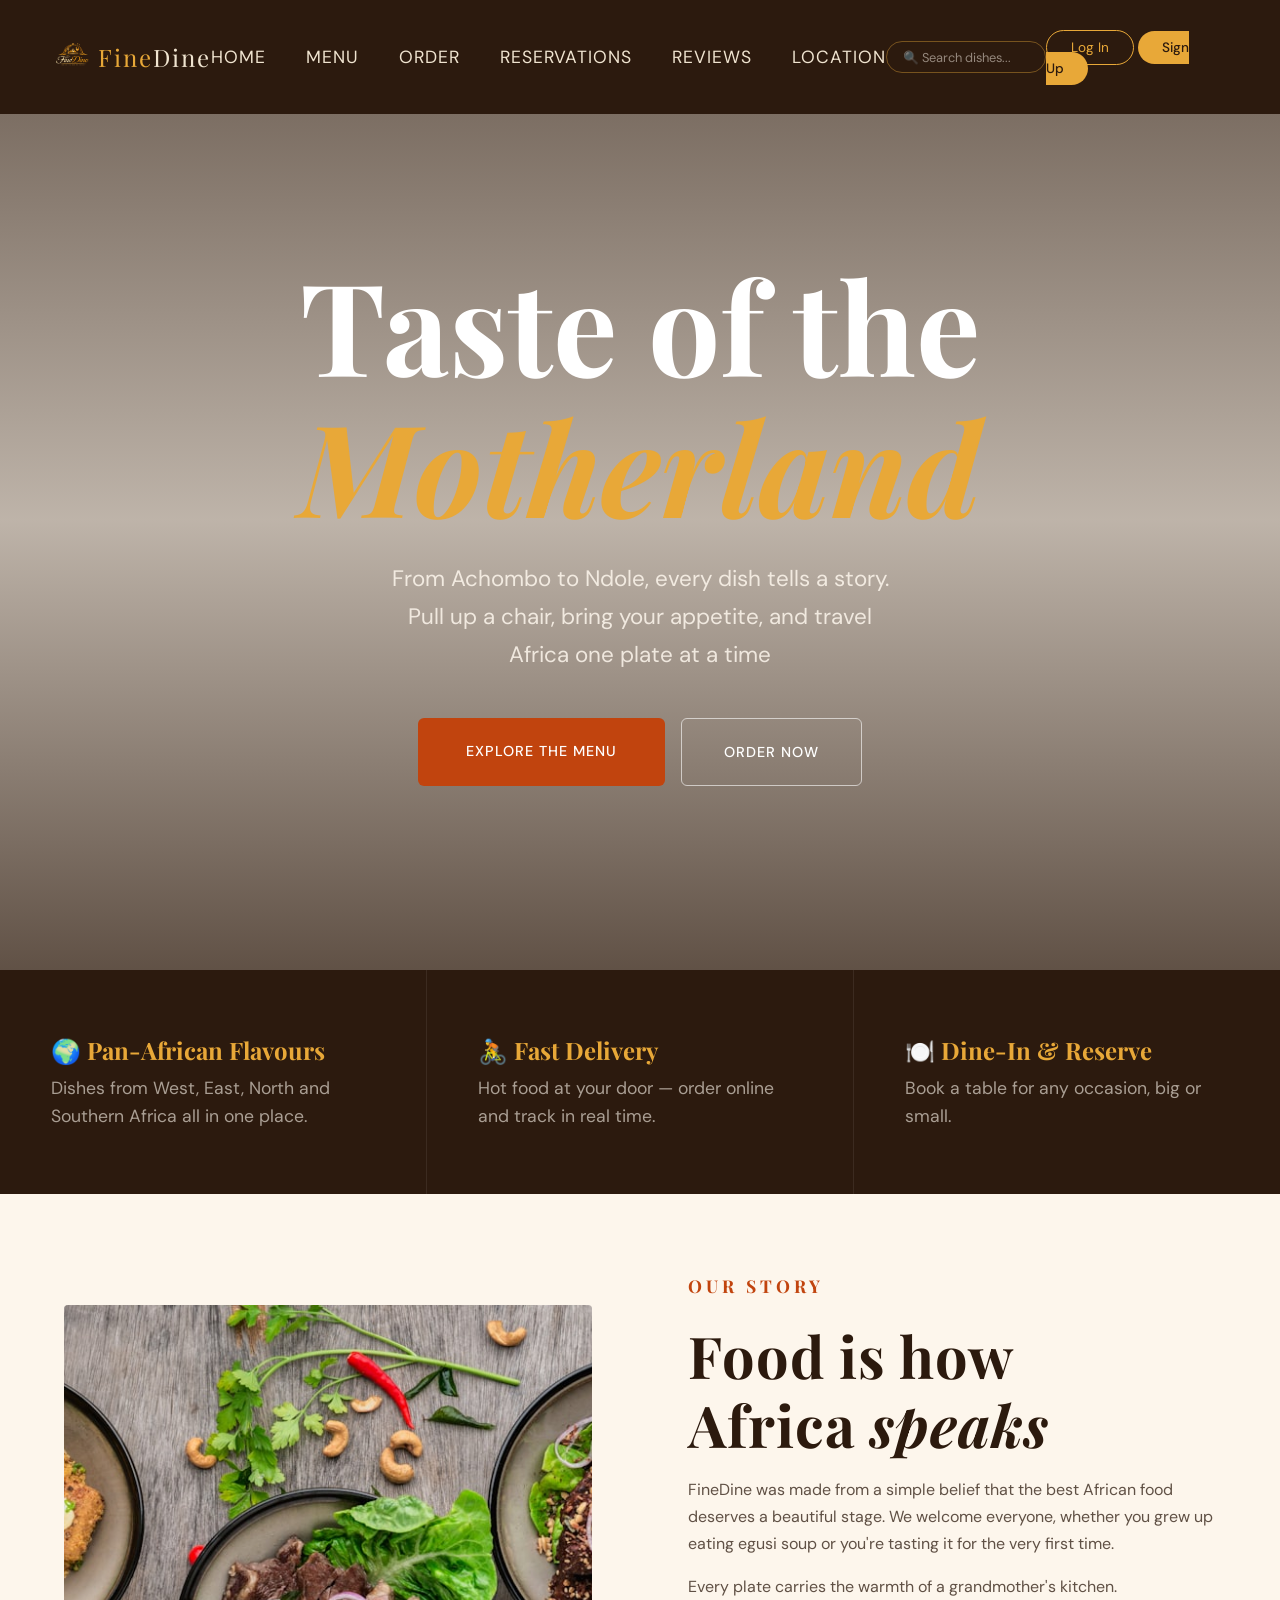
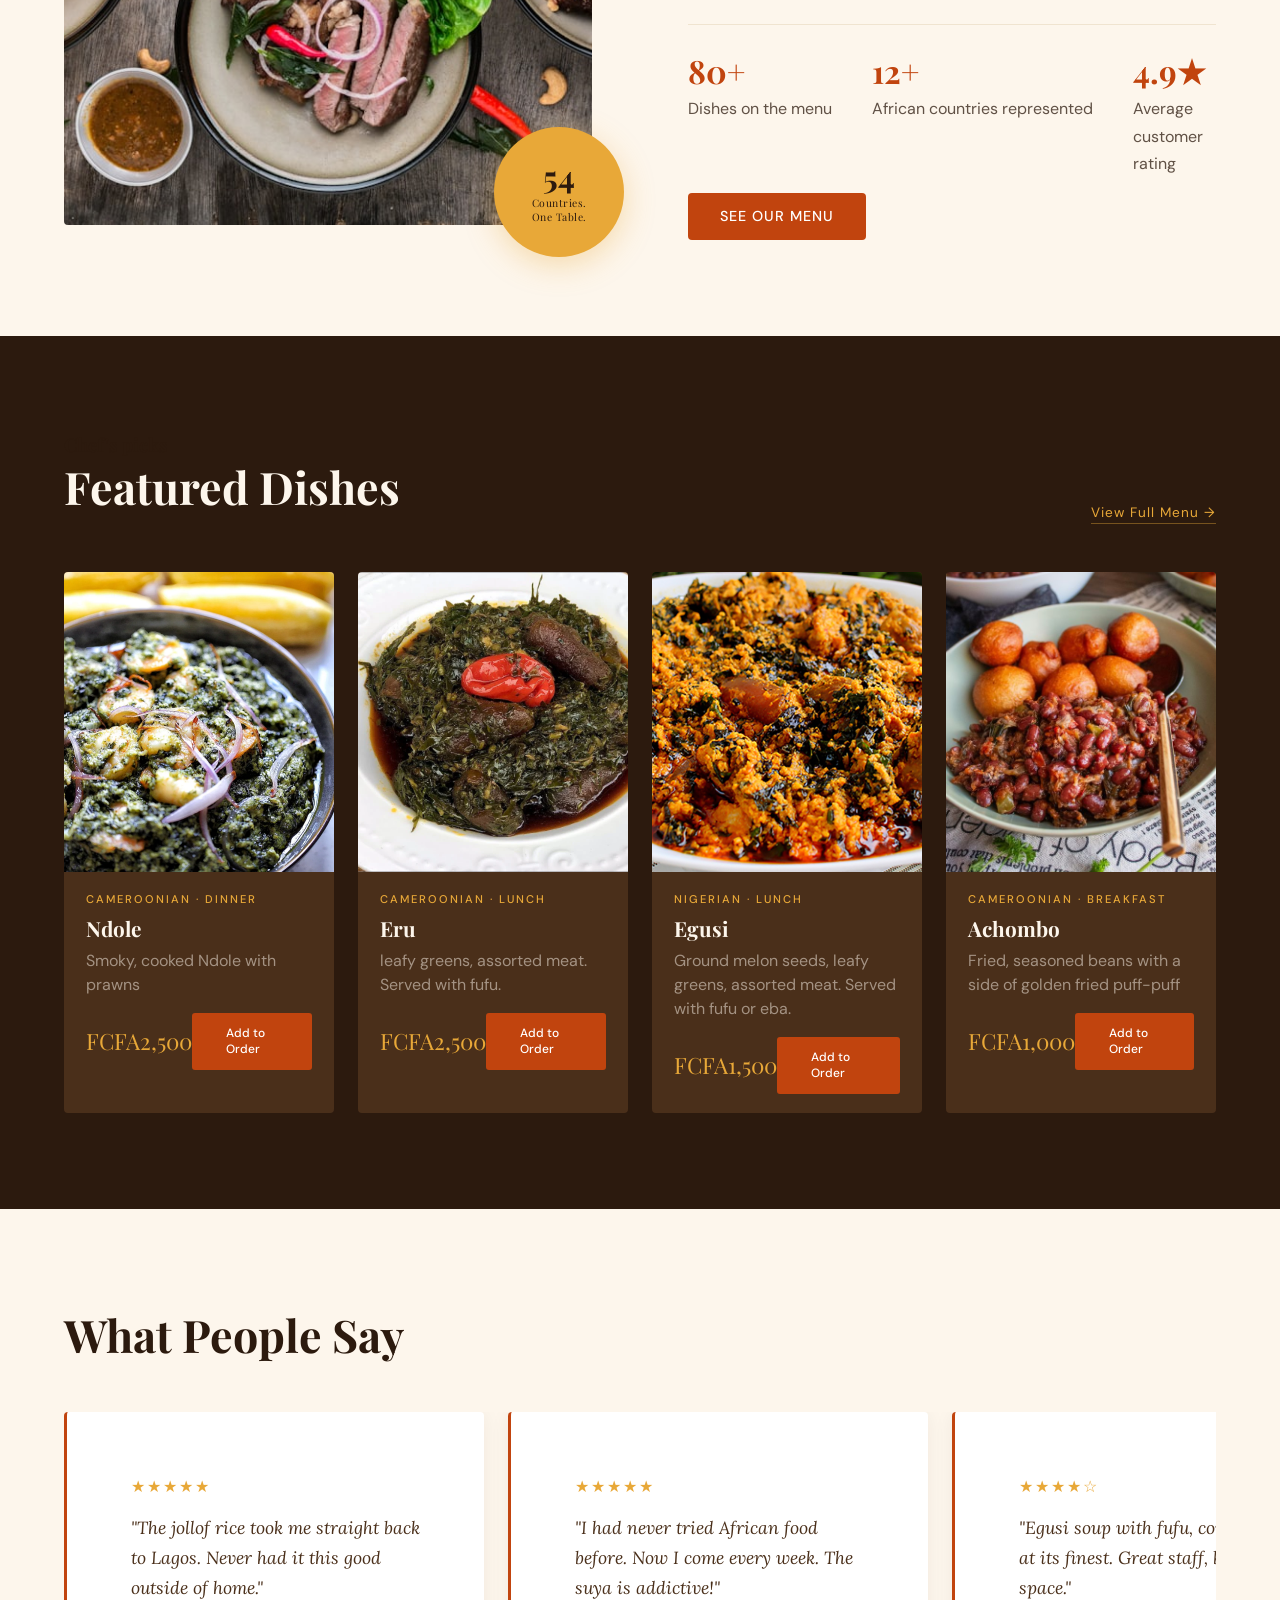
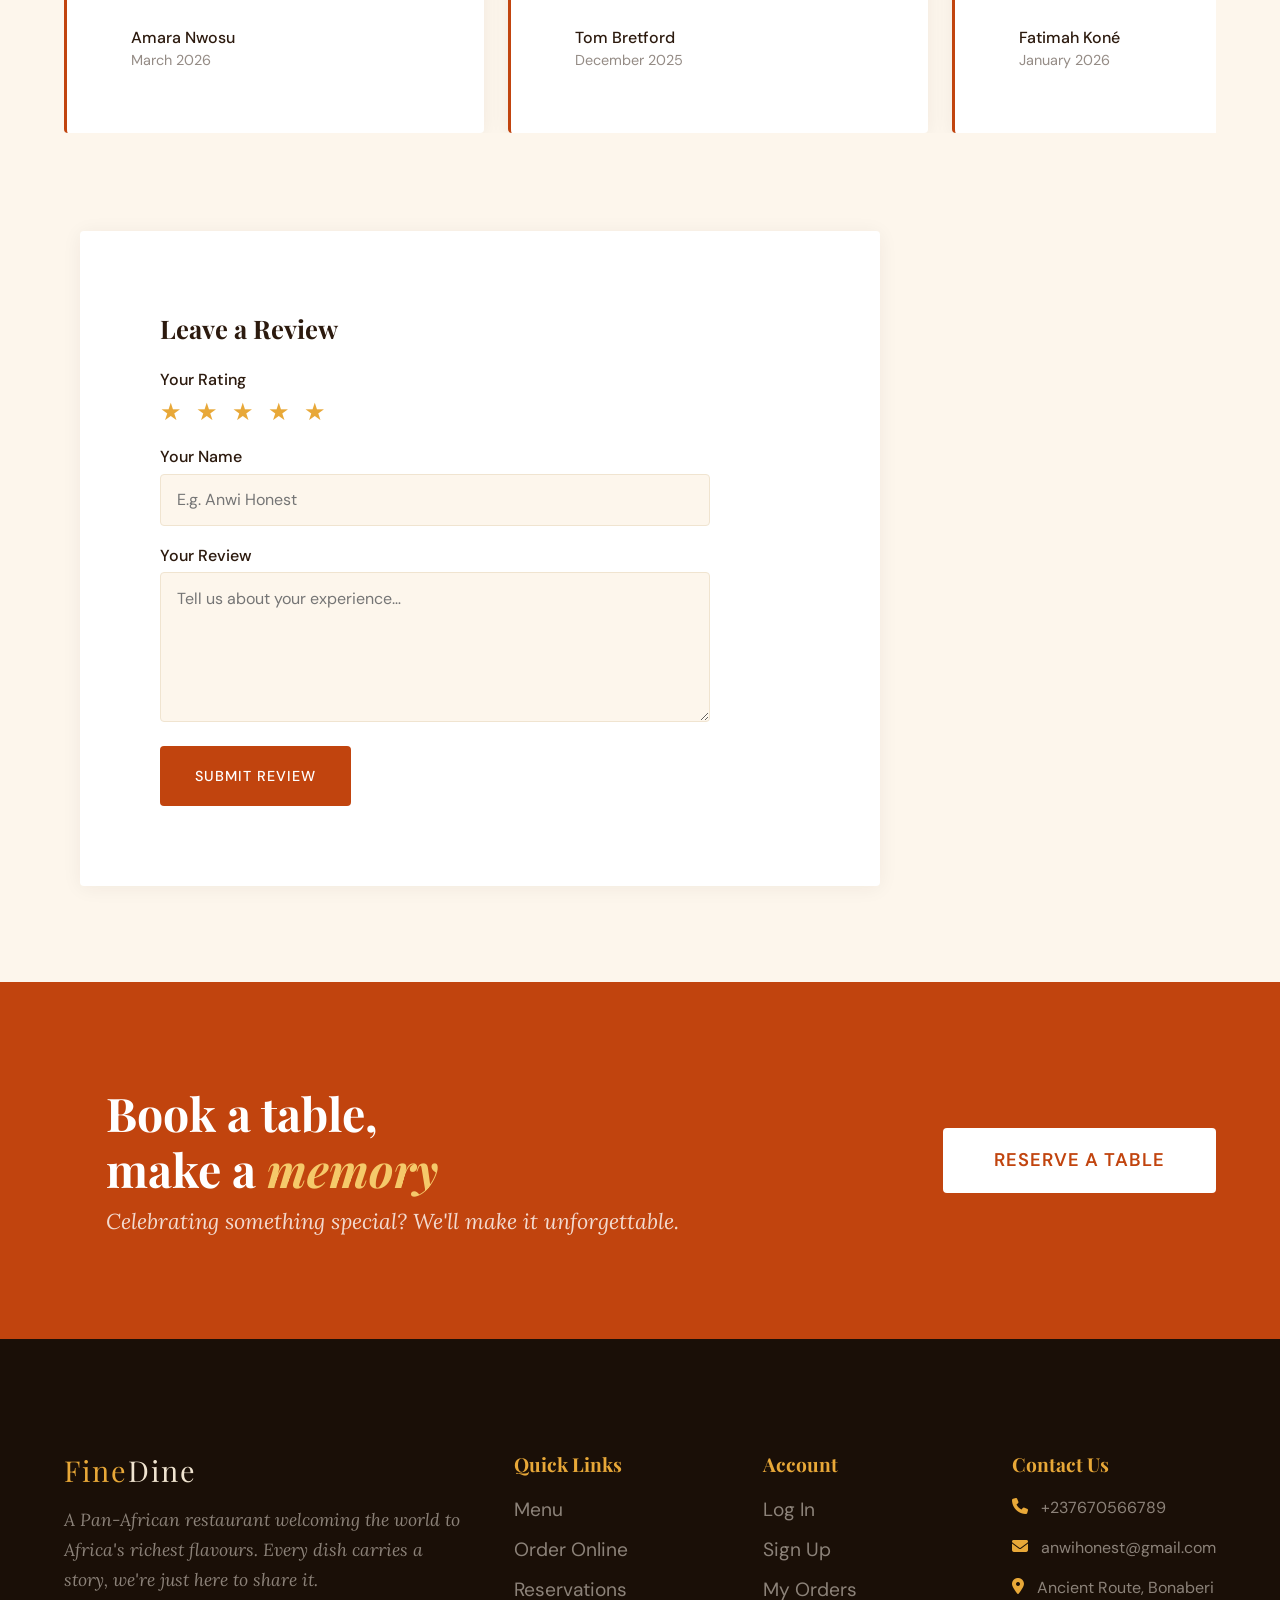
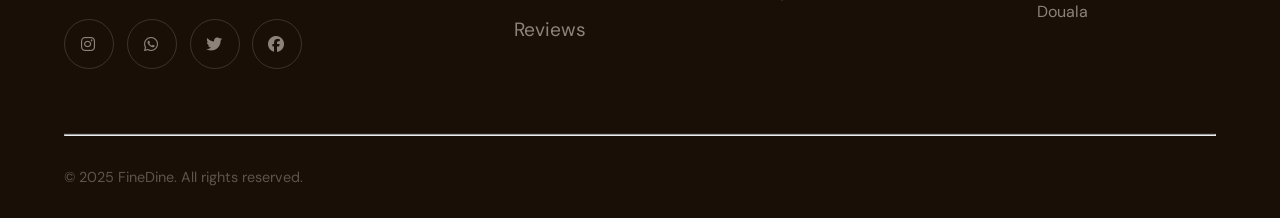
==== index.html @ 122562b0 ""hero"" ====
<!DOCTYPE html>
<html lang="en">
<head>
    <meta charset="UTF-8">
    <meta name="viewport" content="width=device-width, initial-scale=1.0">
    <link rel="shortcut icon" href="assets/images/index/favicon.ico" type="image/x-icon">
    <title>FineDine</title>
    <link href="https://fonts.googleapis.com/css2?family=Playfair+Display:ital,wght@0,400;0,700;1,400&family=Lora:wght@400;500&family=DM+Sans:wght@300;400;500&display=swap" rel="stylesheet"/>
    <link rel="stylesheet" href="assets/css/index.css">
    <link rel="stylesheet" href="assets/css/header-footer.css">
    <link rel="stylesheet" href="https://cdnjs.cloudflare.com/ajax/libs/font-awesome/6.5.0/css/all.min.css" />
    <link href="https://fonts.googleapis.com/css2?family=Playfair+Display:ital,wght@0,400;0,700;1,400&family=DM+Sans:wght@300;400;500&display=swap" rel="stylesheet"/>
</head>
<body>
    <nav>
        <a href="index.html" id="nav-logo"><img src="assets/images/index/logo.png" alt="FineDine logo" width="100" height="100">Fine<span>Dine</span></a>
        <ul>
            <li><a href="index.html">Home</a></li>
            <li><a href="pages/menu.html">Menu</a></li>
            <li><a href="pages/order.html">Order</a></li>
            <li><a href="pages/reservation.html">Reservations</a></li>
            <li><a href="index.html#reviews">Reviews</a></li>
            <li class="local"><a href="pages/location.html">Location</a></li>
        </ul>
        <input type="search" id="nav-search" placeholder="🔍 Search dishes..." />
        <div>
            <a href="pages/login.html">Log In</a>
            <a href="pages/signup.html">Sign Up</a>
        </div>
    </nav>
<section id="hero">
  <h1>Taste of the<br/><em>Motherland</em></h1>
  <p>From Achombo to Ndole, every dish tells a story. Pull up a chair, bring your appetite, and travel Africa one plate at a time</p>
 <div> <a href="pages/menu.html">Explore the Menu</a>
  <a href="pages/order.html">Order Now</a></div>
</section>

<div id="highlights">
  <div>
    <h3>🌍 Pan-African Flavours</h3>
    <p>Dishes from West, East, North and Southern Africa all in one place.</p>
  </div>

  <div>
    <h3>🚴 Fast Delivery</h3>
    <p>Hot food at your door — order online and track in real time.</p>
  </div>

  <div>
    <h3>🍽️ Dine-In & Reserve</h3>
    <p>Book a table for any occasion, big or small.</p>
  </div>
</div>

<section id="about">
    <div id="about-image-wrap">
  <img src="assets/images/index/Chef.png" alt="Chef preparing African dishes"/>
   <div id="about-badge">
    <span>54</span>
    <span>Countries.<br/>One Table.</span>
  </div>
</div>

<div>
    <h3 id="story">our story</h3>
    <h2>Food is how <span><br>Africa <em>speaks</em></span></h2>

    <p class="about-desc">
      FineDine was made from a simple belief that the best African food 
      deserves a beautiful stage. We welcome everyone, whether you grew 
      up eating egusi soup or you're tasting it for the very first time.
    </p>

    <p class="about-desc">
      Every plate carries the warmth of a grandmother's kitchen.
    </p>
    <hr />

<div id="about-stats">
  <div>
    <h4>80+</h4>
    <p>Dishes on the menu</p>
  </div>

  <div>
    <h4>12+</h4>
    <p>African countries represented</p>
  </div>

  <div>
    <h4>4.9★</h4>
    <p>Average customer rating</p>
  </div>
</div>

    <a href="pages/menu.html">See Our Menu</a>
  </div>
</section>

<section id="featured">
  <h3 id="picks">Chef's picks</h3>
  <div id="featured-head"><h2>Featured Dishes</h2>
  <a href="pages/menu.html">View Full Menu →</a></div>

  <div id="dishes-grid">

    <div class="dish-card">
       <img src="assets/images/index/ndole.png" alt="Ndole">
    <div class="dish-info">
      <p class="dish-category">Cameroonian · Dinner</p>
      <h3>Ndole</h3>
      <p>Smoky, cooked Ndole with prawns</p>
      <div class="dish-footer">
      <span>FCFA2,500</span>
      <a href="order.html">Add to Order</a>
    </div></div>
</div>

    <div class="dish-card">
      <img src="assets/images/index/eru.png" alt="Eru Soup" />
      <div class="dish-info">
      <p class="dish-category">Cameroonian · Lunch</p>
      <h3>Eru</h3>
      <p>leafy greens, assorted meat. Served with fufu.</p>
      <div class="dish-footer">
      <span>FCFA2,500</span>
      <a href="order.html">Add to Order</a>
    </div></div>
    </div>

    <div class="dish-card">
      <img src="assets/images/index/egusi.png" alt="Egusi" />
      <div class="dish-info">
      <p class="dish-category">Nigerian · Lunch</p>
      <h3>Egusi</h3>
      <p>Ground melon seeds, leafy greens, assorted meat. Served with fufu or eba.</p>
      <div class="dish-footer">
      <span>FCFA1,500</span>
      <a href="order.html">Add to Order</a>
      </div></div>
    </div>

    <div class="dish-card">
      <img src="assets/images/index/achombo.png" alt="achombo" />
      <div class="dish-info">
      <p class="dish-category">Cameroonian · Breakfast</p>
      <h3>Achombo</h3>
      <p>Fried, seasoned beans with a side of golden fried puff-puff</p>
      <div class="dish-footer">
      <span>FCFA1,000</span>
      <a href="order.html">Add to Order</a>
      </div></div>
    </div>
   </div>
</section>

<section id="reviews">

  <h2>What People Say</h2>

  <div id="reviews-track-wrap">
    <div id="reviews-track">

      <div class="review-card">
        <p class="stars">★★★★★</p>
        <p class="review-text">"The jollof rice took me straight back to Lagos. Never had it this good outside of home."</p>
        <p class="reviewer-name">Amara Nwosu</p>
        <p class="reviewer-date">March 2026</p>
      </div>

      <div class="review-card">
        <p class="stars">★★★★★</p>
        <p class="review-text">"I had never tried African food before. Now I come every week. The suya is addictive!"</p>
        <p class="reviewer-name">Tom Bretford</p>
        <p class="reviewer-date">December 2025</p>
      </div>

      <div class="review-card">
        <p class="stars">★★★★☆</p>
        <p class="review-text">"Egusi soup with fufu, comfort food at its finest. Great staff, beautiful space."</p>
        <p class="reviewer-name">Fatimah Koné</p>
        <p class="reviewer-date">January 2026</p>
      </div>

      <div class="review-card">
        <p class="stars">★★★★★</p>
        <p class="review-text">"Brought my whole family here for a birthday. The food and the atmosphere were perfect."</p>
        <p class="reviewer-name">Nsom Delight</p>
        <p class="reviewer-date">December 2025</p>
      </div>
      <div class="review-card">
        <p class="stars">★★★★★</p>
        <p class="review-text">"The jollof rice took me straight back to Lagos. Never had it this good outside of home."</p>
        <p class="reviewer-name">Amara Nwosu</p>
        <p class="reviewer-date">March 2026</p>
      </div>

      <div class="review-card">
        <p class="stars">★★★★★</p>
        <p class="review-text">"I had never tried African food before. Now I come every week. The suya is addictive!"</p>
        <p class="reviewer-name">Tom Bretford</p>
        <p class="reviewer-date">December 2025</p>
      </div>

      <div class="review-card">
        <p class="stars">★★★★☆</p>
        <p class="review-text">"Egusi soup with fufu, comfort food at its finest. Great staff, beautiful space."</p>
        <p class="reviewer-name">Fatimah Koné</p>
        <p class="reviewer-date">January 2026</p>
      </div>

      <div class="review-card">
        <p class="stars">★★★★★</p>
        <p class="review-text">"Brought my whole family here for a birthday. The food and the atmosphere were perfect."</p>
        <p class="reviewer-name">Nsom Delight</p>
        <p class="reviewer-date">December 2025</p>
      </div>
    </div>
  </div>
</section>

<div id="review-form">

  <h3>Leave a Review</h3>

  <div>
    <label>Your Rating</label>
    <div id="stars-input">
      <span>★</span>
      <span>★</span>
      <span>★</span>
      <span>★</span>
      <span>★</span>
    </div>
  </div>

  <div>
    <label>Your Name</label>
    <input type="text" placeholder="E.g. Anwi Honest" />
  </div>

  <div>
    <label>Your Review</label>
    <textarea placeholder="Tell us about your experience…"></textarea>
  </div>

  <button>Submit Review</button>

</div>
<section id="reservation-callout">

  <div>
    <h2>Book a table, <br> make a <em>memory</em></h2>
    <p>Celebrating something special? We'll make it unforgettable.</p>
  </div>
  <a href="pages/reservation.html">Reserve a Table</a>
</section>
<footer>

  <div id="footer-grid">

    <div id="footer-brand">
      <a href="index.html">Fine<span>Dine</span></a>
      <p>A Pan-African restaurant welcoming the world to Africa's richest flavours. Every dish carries a story, we're just here to share it.</p>
      <div id="footer-social">
        <a href="#"><i class="fab fa-instagram"></i></a>
        <a href="https://wa.me/237670566789"><i class="fab fa-whatsapp"></i></a>
        <a href="#"><i class="fab fa-twitter"></i></a>
        <a href="#"><i class="fab fa-facebook"></i></a>
      </div>
    </div>

    <div class="footer-col">
      <h4>Quick Links</h4>
      <ul>
        <li><a href="pages/menu.html">Menu</a></li>
        <li><a href="pages/order.html">Order Online</a></li>
        <li><a href="pages/reservation.html">Reservations</a></li>
        <li><a href="index.html#reviews">Reviews</a></li>
      </ul>
    </div>

    <div class="footer-col">
      <h4>Account</h4>
      <ul>
        <li><a href="pages/login.html">Log In</a></li>
        <li><a href="pages/signup.html">Sign Up</a></li>
        <li><a href="pages/order.html">My Orders</a></li>
      </ul>
    </div>

    <div class="footer-col" id="footer-contact">
      <h4>Contact Us</h4>
      <p><i class="fas fa-phone"></i> +237670566789</p>
<p><i class="fas fa-envelope"></i> anwihonest@gmail.com</p>
<p><i class="fas fa-location-dot"></i> Ancient Route, Bonaberi Douala</p>
    </div>

  </div>

  <hr />

  <div id="footer-bottom">
    <p>© 2025 FineDine. All rights reserved.</p>
  </div>

</footer>
</body>
</html>
---- assets/css/index.css ----
:root {
  --terracotta: #C1440E;
  --terracotta-dark: #8f2e06;
  --gold: #E8A838;
  --cream: #FDF6EC;
  --cream-dark: #f0e4d0;
  --espresso: #2C1A0E;
  --espresso-light: #4a2f1a;
  --white: #ffffff;
  --green: #3A6B35;
  --gold-light: #f5c96a;
}
* {
  margin: 0;
  padding: 0;
  box-sizing: border-box;
}
html, body {
  overflow-x: hidden;
  width: 100%;
  scroll-behavior: smooth;
}

body {
  font-family: 'DM Sans', sans-serif;
  background: var(--cream);
  color: var(--espresso);
  padding-top: 70px;
}

h1, h2, h3, h4 {
  font-family: 'Playfair Display', serif;
}
#hero {
  min-height: 100vh;
  background: linear-gradient( to bottom,
    rgba(44, 26, 14, 0.65) 0%,
    rgba(44, 26, 14, 0.3) 50%,
    rgba(44, 26, 14, 0.75) 100%
  ),
  url('assets/images/index/hero.png') center/cover no-repeat;
  display: flex;
  flex-direction: column;
  align-items: center;
  justify-content: center;
  text-align: center;
  padding: 0 2rem;
}
#hero h1 {
  font-size: 8rem;
  color: var(--white);
  line-height: 1.1;
  margin-bottom: 1.5rem;
}
#hero h1 em {
  color: var(--gold);
  font-style: italic;
}
#hero p {
  font-size: 1.4rem;
  color: rgba(253, 246, 236, 0.85);
  max-width: 500px;
  line-height: 1.7;
  margin-bottom: 2.7rem;
}
#hero div {
  display: flex;
  gap: 1rem;
}

#hero div a:first-child {
  background: var(--terracotta);
  color: var(--white);
  padding: 1.5rem 3rem;
  border-radius: 6px;
  text-decoration: none;
  font-size: 0.9rem;
  font-weight: 500;
  letter-spacing: 1px;
  text-transform: uppercase;
}

#hero div a:last-child {
  background: transparent;
  color: var(--white);
  padding: 1.5rem 2.6rem;
  border-radius: 6px;
  text-decoration: none;
  font-size: 0.9rem;
  font-weight: 500;
  letter-spacing: 1px;
  text-transform: uppercase;
  border: 1.5px solid rgba(255, 255, 255, 0.6);
  
}
#hero div a:first-child,
#hero div a:last-child {
  transition: transform 0.2s, background 0.3s, border-color 0.3s;
}

#hero div a:first-child:hover {
  background: var(--terracotta-dark);
transform: translateY(-3px);
}

#hero div a:last-child:hover {
  background: rgba(255, 255, 255, 0.1);
  border-color: var(--white);
  transform: translateY(-3px);
}
#highlights {
  background: var(--espresso);
  display: flex;
  justify-content: space-between;
}
#highlights div {
  flex: 1;
  padding: 4rem 3.2rem;
  border-right: 1px solid rgba(255, 255, 255, 0.08);
}

#highlights div:last-child {
  border-right: none;
}
#highlights h3 {
  color: var(--gold);
  font-size: 1.5rem;
  margin-bottom: 0.5rem;
}

#highlights p {
  color: rgba(253, 246, 236, 0.6);
  font-size: 1.1rem;
  line-height: 1.6;
}
#about {
  display: flex;
  align-items: center;
  gap: 6rem;
  padding: 6rem 4rem;
}
#about-image-wrap {
  position: relative;
  flex: 1;
}

#about-image-wrap img {
  width: 100%;
  height: 520px;
  object-fit: cover;
  border-radius: 4px;
  display: block;
}
#about-badge {
  position: absolute;
  bottom: -2rem;
  right: -2rem;
  background: var(--gold);
  color: var(--espresso);
  width: 130px;
  height: 130px;
  border-radius: 50%;
  display: flex;
  flex-direction: column;
  align-items: center;
  justify-content: center;
  text-align: center;
  font-family: 'Playfair Display', serif;
  box-shadow: 0 8px 30px rgba(232, 168, 56, 0.35);
}

#about-badge span:first-child {
  font-size: 2rem;
  font-weight: 700;
  line-height: 1;
}

#about-badge span:last-child {
  font-size: 0.65rem;
  margin-top: 0.3rem;
  letter-spacing: 0.5px;
}
#about div:last-child {
  flex: 1;
}
#story{
    color: #C1440E;
    font-size: 1.1rem;
    margin-top: -1rem;
    margin-bottom: 1.5rem;
    text-transform: uppercase;
    letter-spacing: 4px;
    font-family: 'playfair display', serif;
}

#about h2 {
  font-size: 3.6rem;
  letter-spacing: 1px;
  color: var(--espresso);
  line-height: 1.2;
  margin-bottom: 1rem;
}

#about div:last-child p {
  font-size: 1rem;
  color: var(--espresso);
  opacity: 0.75;
  line-height: 1.7;
  margin-bottom: 1rem;
}

#about hr {
  border: none;
  border-top: 1px solid var(--cream-dark);
  margin: 1.5rem 0;
}

#about a {
  display: inline-block;
  background: var(--terracotta);
  color: var(--white);
  padding: 0.9rem 2rem;
  border-radius: 4px;
  text-decoration: none;
  font-size: 0.9rem;
  font-weight: 500;
  letter-spacing: 1px;
  text-transform: uppercase;
  transition: background 0.3s, transform 0.2s;
}

#about a:hover {
  background: var(--terracotta-dark);
  transform: translateY(-3px);
}
#about-stats {
  display: flex;
  gap: 2.5rem;
}

#about-stats h4 {
  font-size: 2rem;
  color: var(--terracotta);
}

#about-stats p {
  font-size: 0.8rem;
  opacity: 0.7;
  margin-top: 0.2rem;
}
#featured {
  background: var(--espresso);
  padding: 6rem 4rem;
}

#featured h2 {
  font-size: 2.8rem;
  color: var(--cream);
  margin-bottom: 0.5rem;
}

#featured > a {
  color: var(--gold);
  text-decoration: none;
  font-size: 0.85rem;
  letter-spacing: 1px;
  border-bottom: 1px solid rgba(232, 168, 56, 0.4);
  padding-bottom: 2px;
  transition: border-color 0.3s;
  display: inline-block;
  margin-bottom: 3rem;
}

#featured > a:hover {
  border-color: var(--gold);
}
#featured-head {
  display: flex;
  align-items: flex-end;
  justify-content: space-between;
  margin-bottom: 3rem;
}
#featured-head a {
  color: var(--gold);
  text-decoration: none;
  font-size: 0.85rem;
  letter-spacing: 1px;
  border-bottom: 1px solid rgba(232, 168, 56, 0.4);
  padding-bottom: 2px;
  transition: border-color 0.3s, letter-spacing 0.3s;
  display: inline-flex;
  align-items: center;
  gap: 0.4rem;
}

#featured-head a:hover {
  border-color: var(--gold);
  letter-spacing: 2px;
}
#dishes-grid {
  display: grid;
  grid-template-columns: repeat(4, 1fr);
  gap: 1.5rem;
}
.dish-card {
  background: var(--espresso-light);
  border-radius: 4px;
  overflow: hidden;
  transition: transform 0.3s;
  cursor: pointer;
}

.dish-card:hover {
  transform: translateY(-6px);
}

.dish-card img {
  width: 100%;
  height: 300px;
  object-fit: cover;
  display: block;
  transition: transform 0.5s;
}

.dish-card:hover img {
  transform: scale(1.04);
}
.dish-card .dish-category {
  font-size: 0.7rem;
  font-weight: 500;
  letter-spacing: 2px;
  text-transform: uppercase;
  color: var(--gold);
  margin-bottom: 0.4rem;
}

.dish-card h3 {
  font-family: 'Playfair Display', serif;
  font-size: 1.3rem;
  color: var(--cream);
  margin-bottom: 0.4rem;
}

.dish-card p {
  font-size: 1rem;
  color: rgba(253, 246, 236, 0.5);
  line-height: 1.5;
  margin-bottom: 1rem;
}

.dish-card span {
  font-family: 'Playfair Display', serif;
  font-size: 1.4rem;
  color: var(--gold);
}

.dish-card a {
  display: inline-block;
  background: var(--terracotta);
  color: var(--white);
  padding: 0.8rem 2.1rem;
  border-radius: 3px;
  font-size: 0.75rem;
  font-weight: 500;
  text-decoration: none;
  transition: background 0.3s;
}

.dish-card a:hover {
  background: var(--terracotta-dark);
}
.dish-footer {
  display: flex;
  align-items: center;
  justify-content: space-between;
}
.dish-info {
  padding: 1.2rem 1.4rem;
}
#reviews {
  background: var(--cream);
  padding: 6rem 4rem;
}

#reviews h2 {
  font-size: 2.8rem;
  color: var(--espresso);
  margin-bottom: 3rem;
}
#reviews-track-wrap {
  overflow: hidden;
  width: 100%;
}
#reviews-track {
  display: flex;
  gap: 1.5rem;
  width: max-content;
  animation: scrollReviews 20s linear infinite;
}
@keyframes scrollReviews {
  0% {
    transform: translateX(0);
  }
  100% {
    transform: translateX(-50%);
  }
}
.review-card {
  background: var(--white);
  padding: 4rem;
  border-radius: 4px;
  border-left: 3px solid var(--terracotta);
  box-shadow: 0 2px 20px rgba(44, 26, 14, 0.06);
  width: 420px;
  flex-shrink: 0;
}
.stars {
  color: var(--gold);
  font-size: 1rem;
  letter-spacing: 2px;
  margin-bottom: 1rem;
}

.review-text {
  font-family: 'Lora', serif;
  font-size: 1.1rem;
  color: var(--espresso-light);
  line-height: 1.7;
  font-style: italic;
  margin-bottom: 1.5rem;
}

.reviewer-name {
  font-size: 1rem;
  font-weight: 500;
  color: var(--espresso);
}

.reviewer-date {
  font-size: 0.9rem;
  color: var(--espresso);
  opacity: 0.5;
  margin-top: 0.2rem;
}
#reviews-track:hover {
  animation-play-state: paused;
}
#review-form {
  background: var(--white);
  padding: 5rem;
  border-radius: 4px;
  box-shadow: 0 2px 20px rgba(44, 26, 14, 0.06);
  max-width: 800px;
  margin-top: 0.1rem;
  margin-left: 5rem;
  margin-bottom: 6rem;
}

#review-form h3 {
  font-size: 1.6rem;
  color: var(--espresso);
  margin-bottom: 1.5rem;
}
#review-form label {
  display: block;
  font-size: 1rem;
  font-weight: 520;
  color: var(--espresso);
  margin-bottom: 0.4rem;
}
#review-form input,
#review-form textarea {
  width: 100%;
  padding: 0.9rem 1rem;
  border: 1.5px solid var(--cream-dark);
  border-radius: 4px;
  font-family: 'DM Sans', sans-serif;
  font-size: 1rem;
  color: var(--espresso);
  background: var(--cream);
  outline: none;
  margin-bottom: 1.2rem;
  transition: border-color 0.3s;
  width: 550px;
}

#review-form input:focus,
#review-form textarea:focus {
  border-color: var(--terracotta);
}

#review-form textarea {
  resize: vertical;
  min-height: 150px;
}#stars-input {
  font-size: 1.5rem;
  color: var(--gold);
  letter-spacing: 4px;
  margin-bottom: 1.2rem;
  cursor: pointer;
}

#stars-input span:hover {
  transform: scale(1.2);
  display: inline-block;
}
#review-form button {
  background: var(--terracotta);
  color: var(--white);
  border: none;
  padding: 1.3rem 2.2rem;
  border-radius: 4px;
  font-family: 'DM Sans', sans-serif;
  font-size: 0.9rem;
  font-weight: 500;
  letter-spacing: 1px;
  text-transform: uppercase;
  cursor: pointer;
  transition: background 0.3s, transform 0.2s;
}

#review-form button:hover {
  background: var(--terracotta-dark);
  transform: translateY(-3px);
}
#thank-you {
  margin-top: 1rem;
  color: var(--green);
  font-weight: 500;
  font-size: 0.95rem;
}#reservation-callout {
  background: var(--terracotta);
  padding: 6.5rem 4rem;
  display: flex;
  align-items: center;
  justify-content: space-between;
  gap: 2rem;
}
#reservation-callout h2 {
  font-size: 2.9rem;
  color: var(--white);
  line-height: 1.2;
  margin-bottom: 0.6rem;
  margin-left: 2.6rem;
}

#reservation-callout h2 em {
  color: var(--gold-light);
  font-style: italic;
}

#reservation-callout p {
  font-family: 'Lora', serif;
  font-size: 1.35rem;
  color: rgba(255, 255, 255, 0.8);
  font-style: italic;
  margin-left: 2.6rem;
}
#reservation-callout a {
  background: var(--white);
  color: var(--terracotta);
  padding: 1.3rem 3.2rem;
  margin-right: 2.5;
  border-radius: 4px;
  text-decoration: none;
  font-size: 1.15rem;
  font-weight: 600;
  letter-spacing: 1px;
  text-transform: uppercase;
  white-space: nowrap;
  transition: background 0.3s, transform 0.2s;
}

#reservation-callout a:hover {
  background: var(--cream);
  transform: translateY(-3px);
}
@media (max-width: 1024px) {
  #hero h1 {
    font-size: 4rem;
  }
}

@media (max-width: 768px) {
    @media (max-width: 768px) {
  #hero {
    width: 100%;
    padding: 2rem 1rem;
  }

  #highlights {
    width: 100%;
  }

  section {
    width: 100%;
    padding: 4rem 1.5rem;
  }
}
  #hero h1 {
    font-size: 3rem;
  }

  #hero p {
    font-size: 1rem;
  }

  #hero div {
    flex-direction: column;
    align-items: center;
    gap: 0.8rem;
  }

  #hero div a:first-child,
  #hero div a:last-child {
    width: 100%;
    text-align: center;
  }
  @media (max-width: 768px) {
  #reviews-track-wrap {
    overflow: hidden;
    max-width: 100%;
  }
}
}

@media (max-width: 480px) {

  #hero h1 {
    font-size: 2.5rem;
  }

  #hero p {
    font-size: 0.95rem;
  }

  #hero-tag {
    font-size: 0.65rem;
    letter-spacing: 2px;
  }
}
@media (max-width: 1024px) {
  #highlights div {
    padding: 2rem 1.5rem;
  }
}

@media (max-width: 768px) {
  #highlights {
    flex-direction: row;
  }

  #highlights div {
    border-right: none;
    border-right: 1px solid rgba(255, 255, 255, 0.08);
    padding: 1rem 1rem;
  }

  #highlights div:last-child {
    border-right: none;
  }
}

@media (max-width: 480px) {
  #highlights h3 {
    font-size: 0.8rem;
  }

  #highlights p {
    font-size: 0.7rem;
  }
}
@media (max-width: 1024px) {
  #about {
    gap: 3rem;
    padding: 4rem 2rem;
  }
}

@media (max-width: 768px) {
  #about {
    flex-direction: column;
    padding: 4rem 1.5rem;
  }

  #about-image-wrap {
    width: 100%;
  }

  #about-image-wrap img {
    height: 350px;
  }

  #about-badge {
    width: 110px;
    height: 110px;
    bottom: -1.5rem;
    right: -0.5rem;
  }

  #about-badge span:first-child {
    font-size: 1.6rem;
  }

  #about h2 {
    font-size: 2.2rem;
  }

  #about-stats {
    gap: 1.5rem;
  }

  #about-stats h4 {
    font-size: 1.6rem;
  }
}

@media (max-width: 480px) {
  #about-image-wrap img {
    height: 280px;
  }

  #about-badge {
    width: 90px;
    height: 90px;
  }

  #about-badge span:first-child {
    font-size: 1.3rem;
  }

  #about-badge span:last-child {
    font-size: 0.55rem;
  }

  #about h2 {
    font-size: 1.8rem;
  }
  #about em{
    color: #E8A838; ;
  }

  #about-stats {
    flex-direction:row;
    gap: 1rem;
    font-size: 0.2rem;
  }
  #about-stats h4 {
    font-size: 1.3rem;
  }
  #about-stats p {
    font-size: 0.7rem;
  }
}
@media (max-width: 1024px) {
  #featured {
    padding: 4rem 2rem;
  }

  #dishes-grid {
    grid-template-columns: repeat(2, 1fr);
  }
}

@media (max-width: 768px) {
  #featured {
    padding: 4rem 1.5rem;
  }

  #featured-head {
    flex-direction: column;
    align-items: flex-start;
    gap: 1rem;
    margin-bottom: 2rem;
  }

  #featured h2 {
    font-size: 2.2rem;
  }

  #dishes-grid {
    grid-template-columns: repeat(2, 1fr);
    gap: 1rem;
  }
}

@media (max-width: 480px) {
  #dishes-grid {
    grid-template-columns: 1fr;
  }

  #featured h2 {
    font-size: 1.8rem;
  }

  .dish-card img {
    height: 180px;
  }
}@media (max-width: 1024px) {
  #reviews {
    padding: 4rem 2rem;
  }
}

@media (max-width: 768px) {
  #reviews {
    padding: 4rem 1.5rem;
  }

  #reviews h2 {
    font-size: 2.2rem;
    margin-bottom: 2rem;
  }

  .review-card {
    width: 280px;
  }

  #review-form {
    max-width: 100%;
  }
}

@media (max-width: 480px) {
  #reviews h2 {
    font-size: 1.8rem;
  }

  .review-card {
    width: 260px;
  }

  .review-text {
    font-size: 0.8rem;
  }

  #review-form {
    padding: 1rem;
    margin-left:0.5rem ;
    width:410px ;
  }
  #review-form input,
#review-form textarea {
  width:350px;
  padding: 0.9rem 1rem;

  #review-form h3 {
    font-size: 1.1rem;
  }

  #review-form button {
    width: 100%;
  }
}
@media (max-width: 1024px) {
  #reservation-callout {
    padding: 4rem 2rem;
  }

  #reservation-callout h2 {
    font-size: 2rem;
  }
}

@media (max-width: 768px) {
  #reservation-callout {
    flex-direction: column;
    align-items: flex-start;
    padding: 3rem 1.5rem;
    gap: 1.5rem;
  }

  #reservation-callout h2 {
    font-size: 1.8rem;
  }

  #reservation-callout a {
    width: 100%;
    text-align: center;
  }
}

@media (max-width: 480px) {
  #reservation-callout h2 {
    font-size: 1.5rem;
  }

  #reservation-callout p {
    font-size: 0.9rem;
  }
}
}
---- assets/css/header-footer.css ----
:root {
  --terracotta: #C1440E;
  --gold: #E8A838;
  --cream: #FDF6EC;
  --cream-dark: #f0e4d0;
  --espresso: #2C1A0E;
  --white: #ffffff;
}
* {
  margin: 0;
  padding: 0;
  box-sizing: border-box;
}
nav {
  position: fixed;
  top: 0;
  left: 0;
  right: 0;
  background: var(--espresso);
  padding: 2rem 3rem;
  display: flex;
  align-items: center;
  justify-content: space-between;
  z-index: 1000;
}
nav ul {
  display: flex;
  list-style: none;
  gap: 2.5rem;
}

nav ul a {
  color: var(--cream-dark);
  text-decoration: none;
  font-size: 1.1rem;
  letter-spacing: 1px;
  text-transform: uppercase;
}

nav ul a:hover {
  color: var(--gold);
}
#nav-search {
  background: none;
  border: 1px solid rgba(232, 168, 56, 0.4);
  border-radius: 20px;
  padding: 0.4rem 1rem;
  color: var(--cream);
  font-family: 'DM Sans', sans-serif;
  font-size: 0.8rem;
  outline: none;
  width: 160px;
}

#nav-search::placeholder {
  color: rgba(253, 246, 236, 0.5);
}

#nav-search:focus {
  border-color: var(--gold);
  width: 200px;
}
nav > a {
  display: flex;
  font-family: 'Playfair Display', serif;
  font-size: 1.5rem;
  color: var(--gold);
  text-decoration: none;
  letter-spacing: 2px;
  }
  nav > a span{
    display: flex;
    color: #f0e4d0;
  }
#nav-logo {
  display: flex;
  align-items: center;
  gap: 0rem;
}

#nav-logo img {
  width: 50px;
  height: 50px;
  object-fit: contain;
}
nav div a {
  padding: 0.4rem 1.2rem;
  border-radius: 20px;
  font-size: 0.8rem;
  text-decoration: none;
}

nav div a:first-child {
  color: var(--gold);
  border: 1px solid var(--gold);
  padding: 0.5rem 1.5rem;
  border-radius: 20px;
  font-size: 0.85rem;
}
nav div a:first-child:hover{
    background: var(--gold);
    color: var(--espresso);
}

nav div a:last-child {
  background: var(--gold);
  color: var(--espresso);
  font-weight: 500;
  padding: 0.5rem 1.5rem;
  border-radius: 20px;
  font-size: 0.85rem;
}
nav div a:last-child:hover {
  background:#af8336;
  color: var(--espresso);
}
footer {
  background: #1a0f07;
  padding: 7rem 4rem 2rem;
}
#footer-grid {
  display: grid;
  grid-template-columns: 2fr 1fr 1fr 1fr;
  gap: 3rem;
  padding-top: 0rem;
  padding-bottom: 3rem;
  border-bottom: 1px solid rgba(255, 255, 255, 0.08);
}
#footer-brand a {
  font-family: 'Playfair Display', serif;
  font-size: 1.8rem;
  color: var(--gold);
  text-decoration: none;
  letter-spacing: 2px;
  display: block;
  margin-bottom: 1rem;
}
#footer-brand a span{
    color: #f0e4d0;
}
#footer-brand p {
  font-family: 'Lora', serif;
  font-size: 1.1rem;
  color: rgba(253, 246, 236, 0.5);
  line-height: 1.7;
  font-style: italic;
}
#footer-social {
  display: flex;
  gap: 0.8rem;
  margin-top: 1.5rem;
}

#footer-social a {
  width: 50px;
  height: 50px;
  border-radius: 50%;
  border: 1px solid rgba(255, 255, 255, 0.15);
  display: flex;
  align-items: center;
  justify-content: center;
  color: rgba(253, 246, 236, 0.5);
  text-decoration: none;
  font-size: 1rem;
  transition: border-color 0.3s, color 0.3s;
  text-align: center;
}

#footer-social a:hover {
  border-color: var(--gold);
  color: var(--gold);
}
.footer-col h4 {
  font-family: 'Playfair Display', serif;
  color: var(--gold);
  font-size: 1.2rem;
  margin-bottom: 1.2rem;
}

.footer-col ul {
  list-style: none;
}

.footer-col ul li {
  margin-bottom: 0.7rem;
}

.footer-col ul li a {
  color: rgba(253, 246, 236, 0.5);
  text-decoration: none;
  font-size: 1.2rem;
  line-height: 1.5;
  transition: color 0.3s;
}

.footer-col ul li a:hover {
  color: var(--cream);
}
#footer-contact p {
  display: flex;
  align-items: flex-start;
  gap: 0.8rem;
  font-size: 1rem;
  color: rgba(253, 246, 236, 0.5);
  line-height: 1.5;
  margin-bottom: 1rem;
}

#footer-contact i {
  color: var(--gold);
  margin-top: 2px;
  text-align: center;
}
#footer-bottom {
  padding-top: 2rem;
  display: flex;
  justify-content: space-between;
  align-items: center;
}

#footer-bottom p {
  font-size: 0.9rem;
  color: rgba(253, 246, 236, 0.3);
}
@media (max-width: 1024px) {
  nav {
    padding: 1rem 2rem;
  }

  nav ul {
    gap: 1.2rem;
  }
}

@media (max-width: 768px) {
  body {
    padding-top: 120px;
  }
  nav {
    flex-wrap: wrap;
    gap: 0.8rem;
    padding: 1rem 1.5rem;
  }
  #nav-logo {
    flex: 1;
  }
   nav div {
    display: flex;
    gap: 0.5rem;
  }
  #nav-search {
    order: 3;
    width: 100%;
    flex: none;
  }
  nav ul {
    order: 4;
    width: 100%;
    justify-content: center;
    gap: 0.8rem;
    flex-wrap: wrap;
  }

  nav ul a {
    font-size: 0.75rem;
  }

  #nav-search {
    width: 120px;
  }
}

@media (max-width: 480px) {
  body {
    padding-top: 140px;
  }
  nav ul {
    gap: 0.6rem;
  }

  nav ul a {
    font-size: 0.7rem;
  }

  .nav div a:first-child,
    nav div a:last-child {
    padding: 0.4rem 0.8rem;
    font-size: 0.75rem;
  }
}
@media (max-width: 1024px) {
  #footer-grid {
    grid-template-columns: 1fr 1fr;
    gap: 2rem;
  }

  #footer-brand {
    grid-column: span 2;
  }
}

@media (max-width: 768px) {
  footer {
    padding: 2rem 1rem 1rem;
  }

  #footer-grid {
    grid-template-columns: 1fr;
    gap: 2rem;
  }

  #footer-brand {
    grid-column: span 1;
  }

  #footer-bottom {
    flex-direction: column;
    text-align: center;
    gap: 0.5rem;
  }
}

@media (max-width: 480px) {
  #footer-grid {
    grid-template-columns: 1fr 1fr;
  }

  #footer-brand {
    grid-column: span 2;
  }
  #footer-brand p{
    font-size: 1rem;
    line-height: 1;
  }

  .footer-col {
    border-bottom: 1px solid rgba(255, 255, 255, 0.08);
    padding-bottom: 1.5rem;
  }
  .footer-col:last-child {
    border-bottom: none;
  }

  #footer-social {
    flex-wrap: wrap;
  }
}
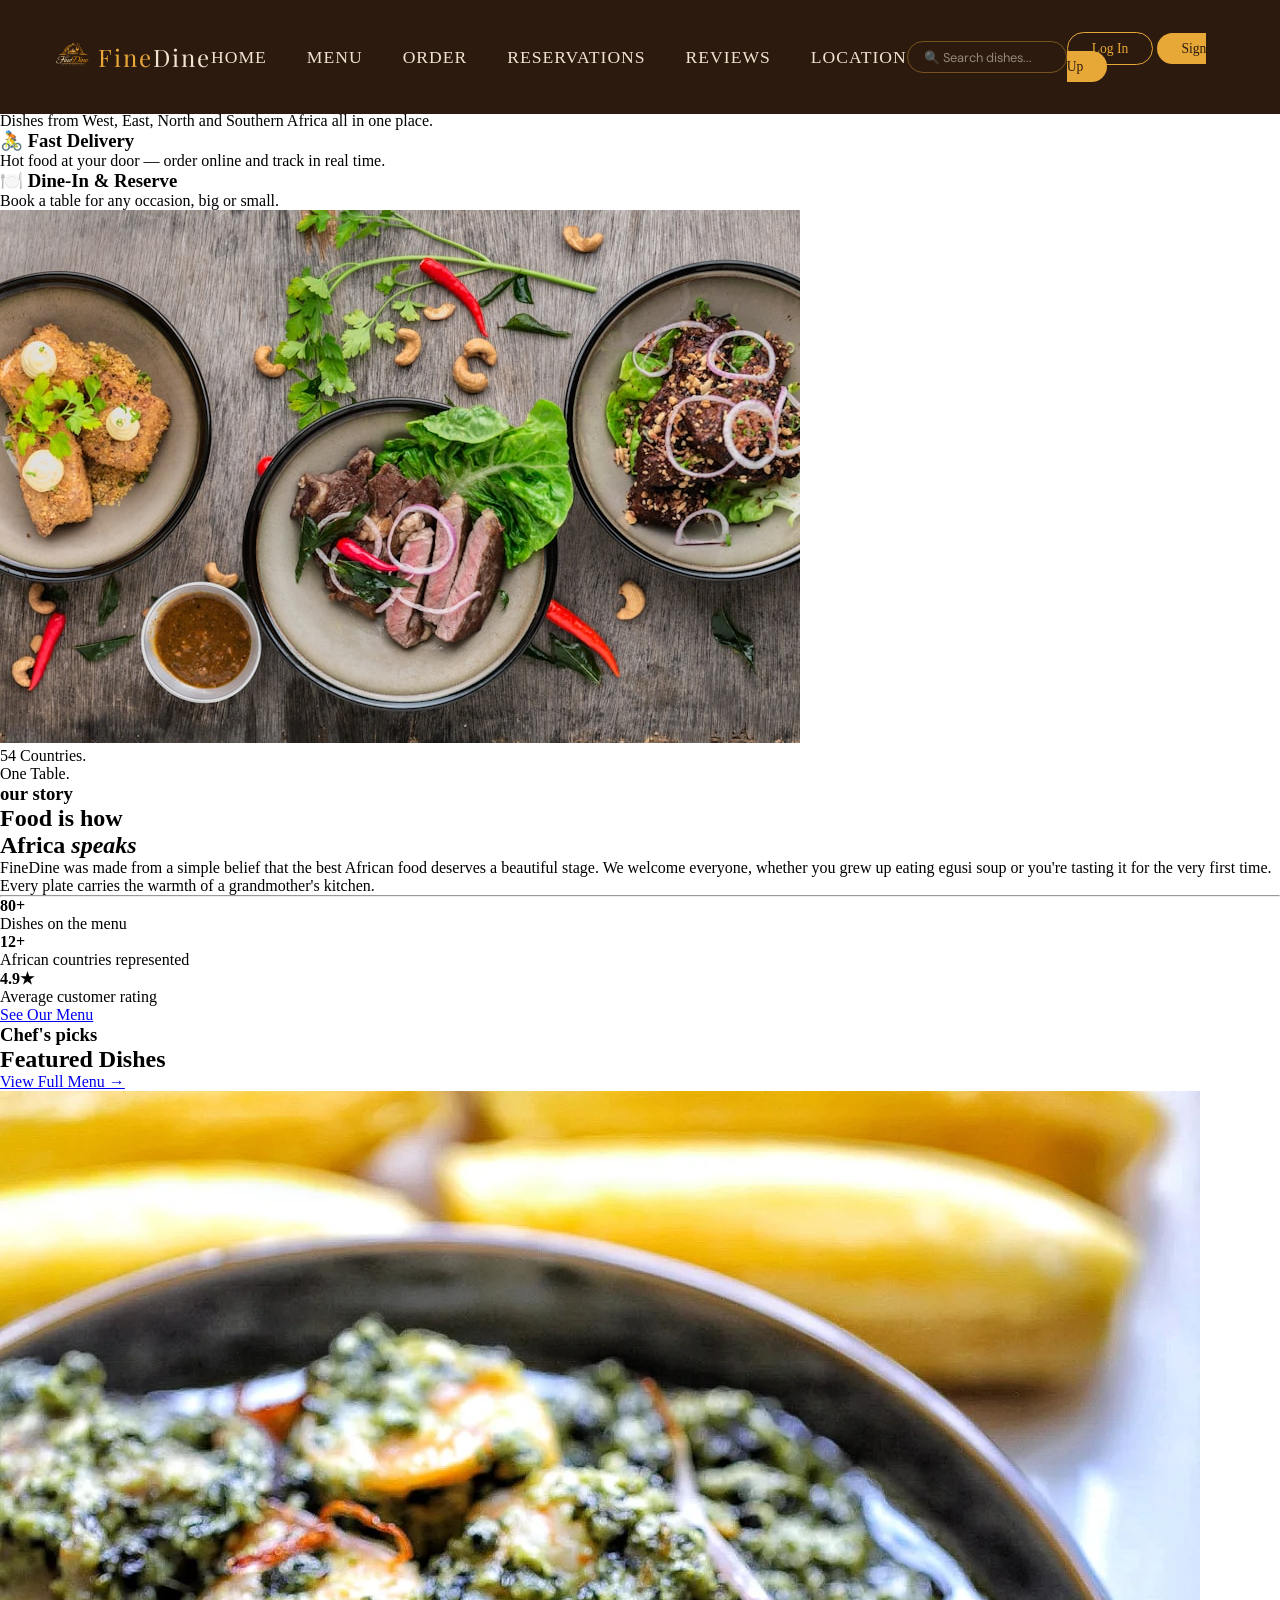
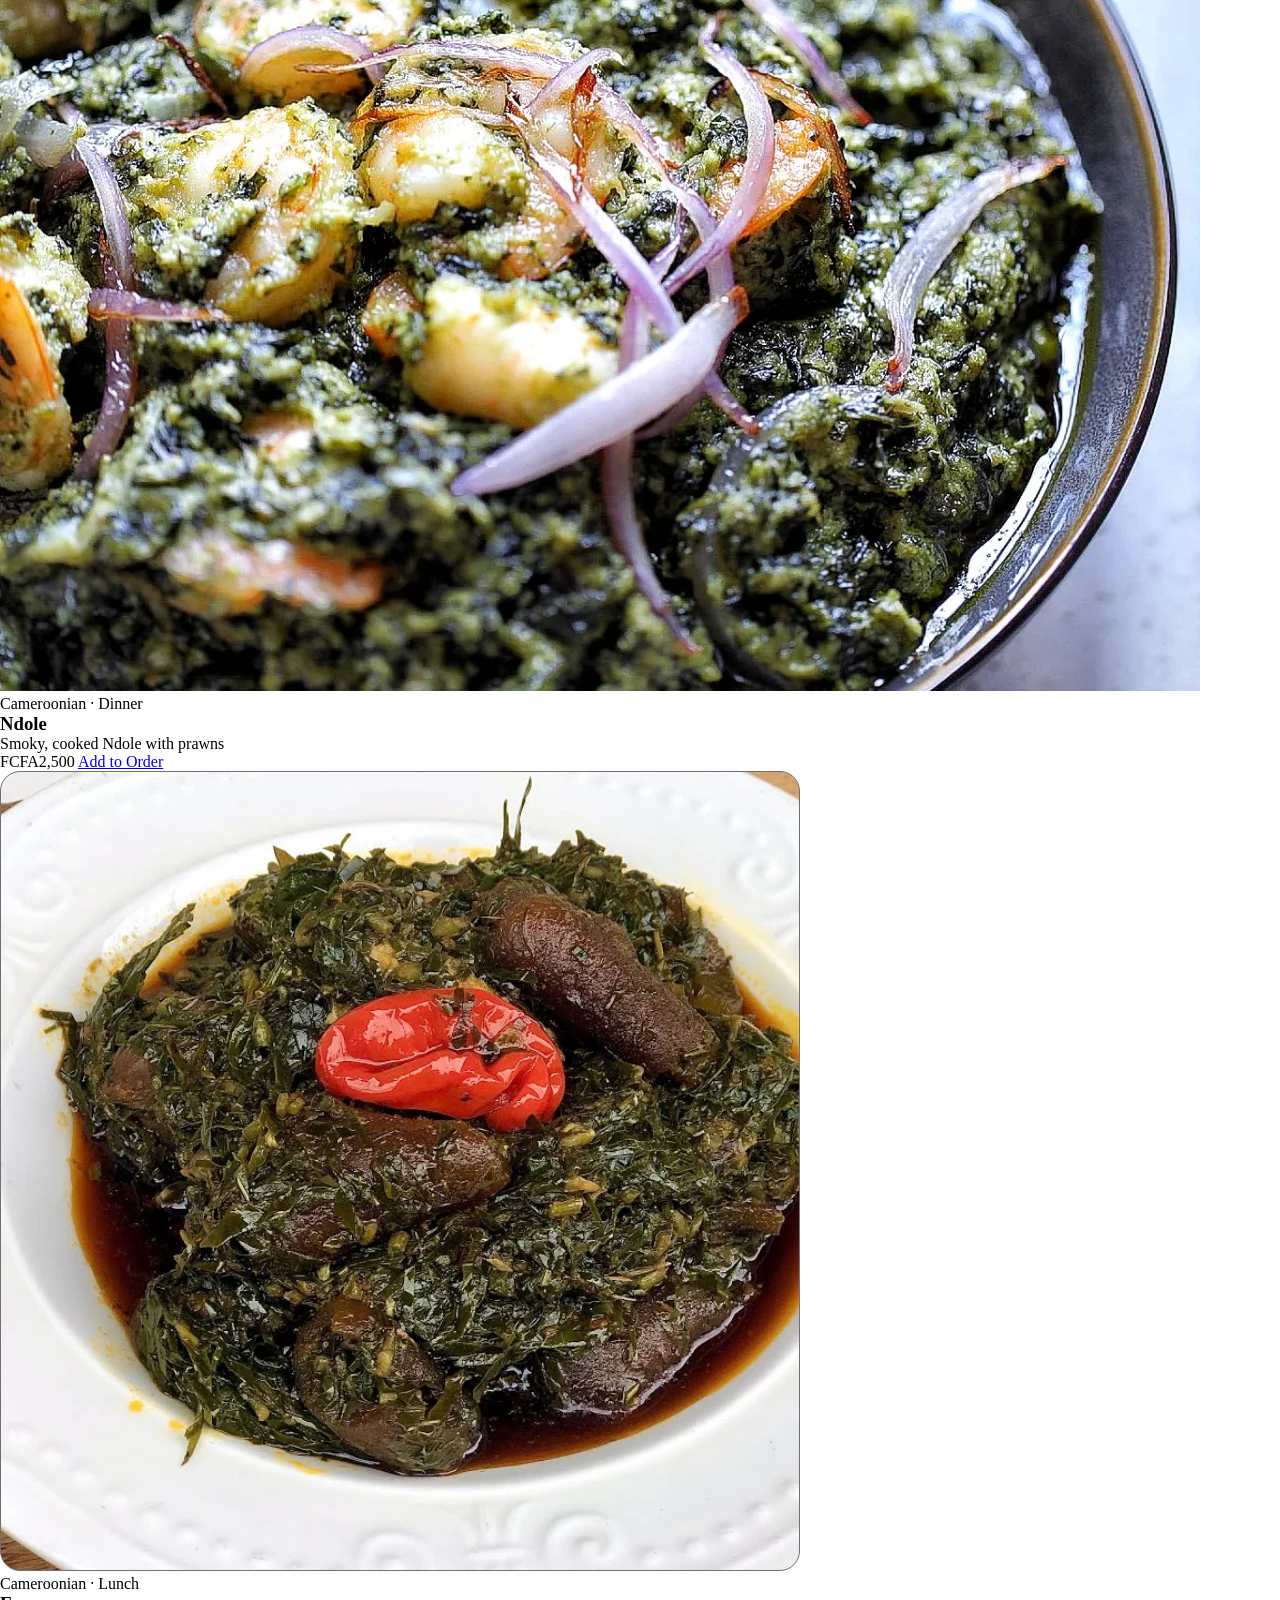
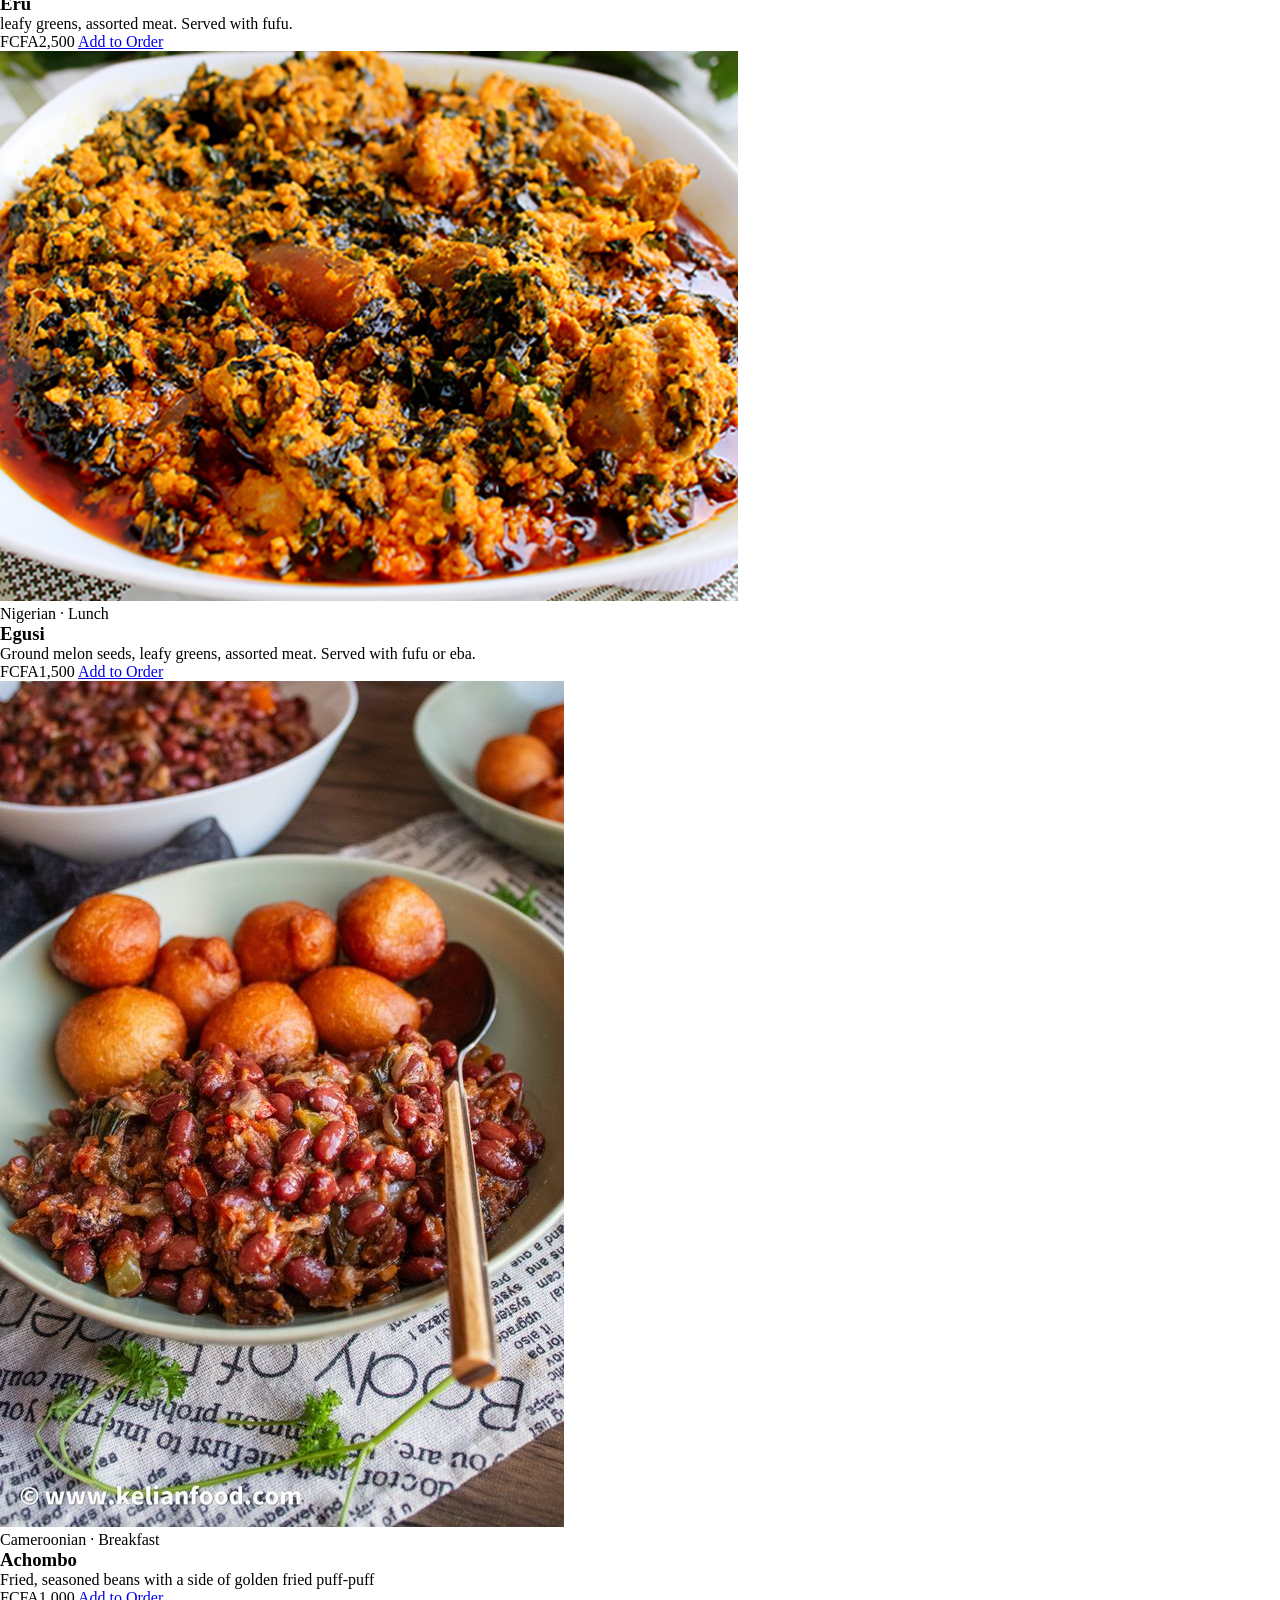
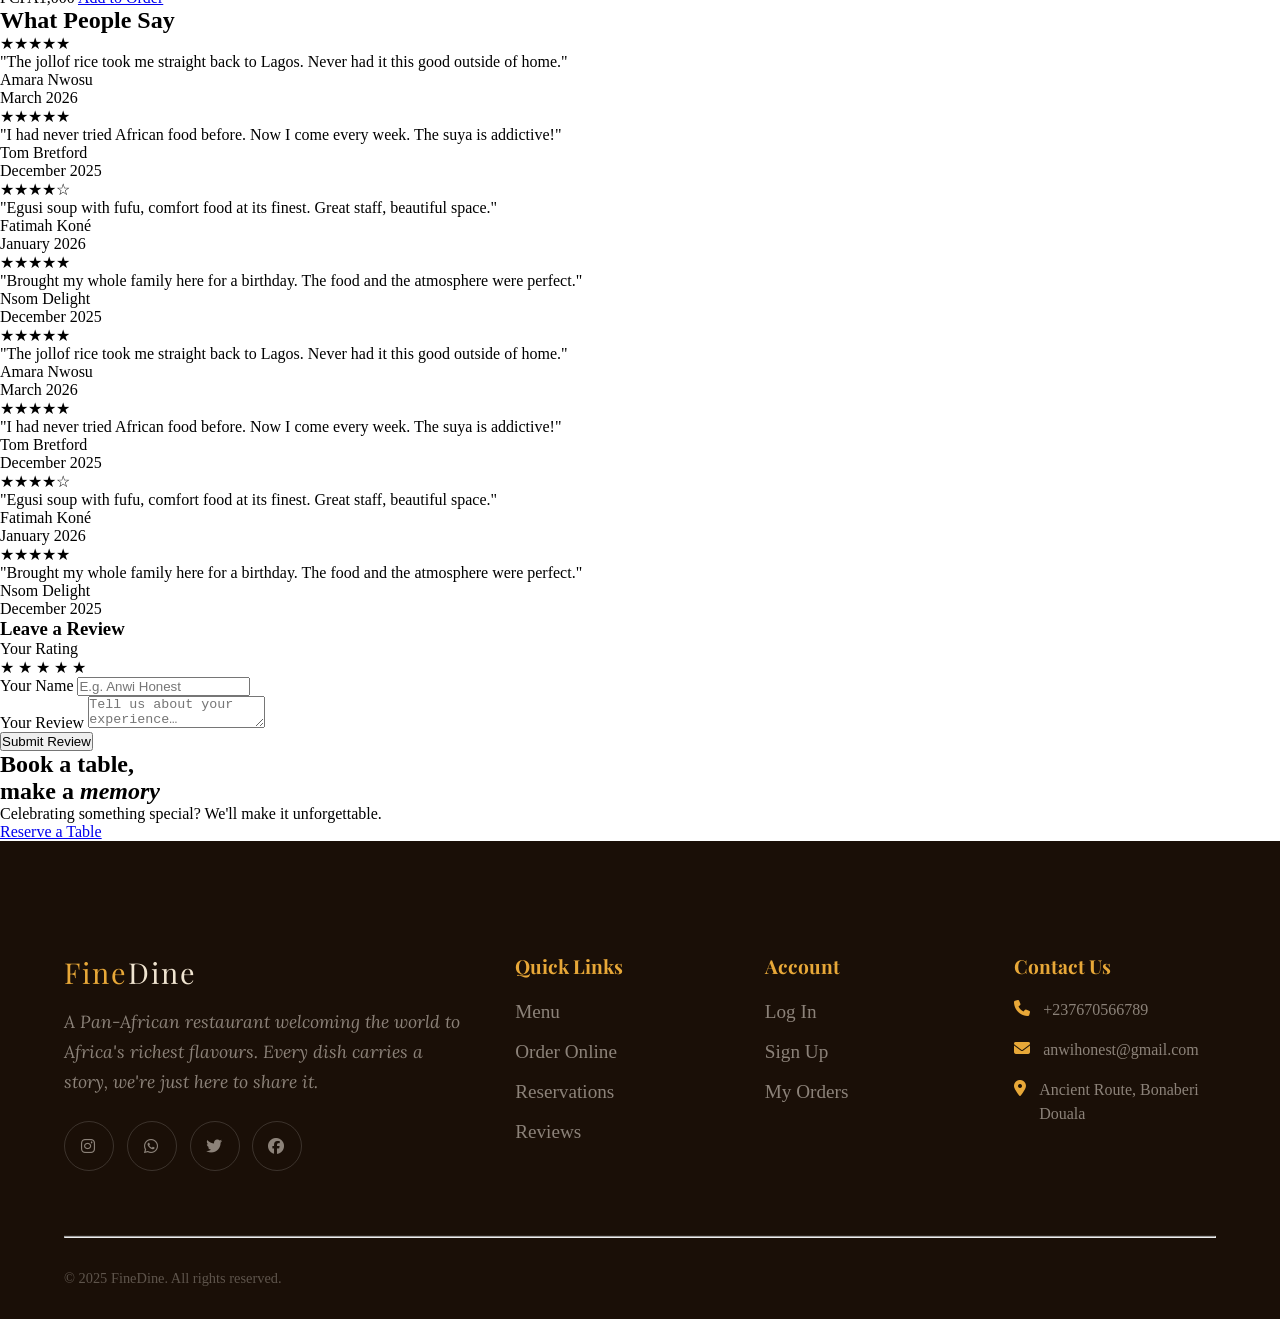
==== commit 23f7dd28: "pages/location.html" ====
--- a/index.html
+++ b/index.html
@@ -3,36 +3,36 @@
 <head>
     <meta charset="UTF-8">
     <meta name="viewport" content="width=device-width, initial-scale=1.0">
-    <link rel="shortcut icon" href="assets/images/index/favicon.ico" type="image/x-icon">
+    <link rel="shortcut icon" href="../assets/images/index/logo.png" type="image/x-icon">
     <title>FineDine</title>
     <link href="https://fonts.googleapis.com/css2?family=Playfair+Display:ital,wght@0,400;0,700;1,400&family=Lora:wght@400;500&family=DM+Sans:wght@300;400;500&display=swap" rel="stylesheet"/>
-    <link rel="stylesheet" href="assets/css/index.css">
-    <link rel="stylesheet" href="assets/css/header-footer.css">
+    <link rel="stylesheet" href="../Restaurant/assets/css/location.css">
+    <link rel="stylesheet" href="../assets/css/header-footer.css">
     <link rel="stylesheet" href="https://cdnjs.cloudflare.com/ajax/libs/font-awesome/6.5.0/css/all.min.css" />
     <link href="https://fonts.googleapis.com/css2?family=Playfair+Display:ital,wght@0,400;0,700;1,400&family=DM+Sans:wght@300;400;500&display=swap" rel="stylesheet"/>
 </head>
 <body>
     <nav>
-        <a href="index.html" id="nav-logo"><img src="assets/images/index/logo.png" alt="FineDine logo" width="100" height="100">Fine<span>Dine</span></a>
+        <a href="./index.html" id="nav-logo"><img src="../assets/images/index/logo.png" alt="FineDine logo" width="100" height="100">Fine<span>Dine</span></a>
         <ul>
-            <li><a href="index.html">Home</a></li>
-            <li><a href="pages/menu.html">Menu</a></li>
-            <li><a href="pages/order.html">Order</a></li>
-            <li><a href="pages/reservation.html">Reservations</a></li>
-            <li><a href="index.html#reviews">Reviews</a></li>
-            <li class="local"><a href="pages/location.html">Location</a></li>
+            <li><a href="../index.html">Home</a></li>
+            <li><a href="./pages/menu.html">Menu</a></li>
+            <li><a href="./pages/order.html">Order</a></li>
+            <li><a href="./pages/reservation.html">Reservations</a></li>
+            <li><a href="../index.html#reviews">Reviews</a></li>
+            <li class="local"><a href="./pages/location.html">Location</a></li>
         </ul>
         <input type="search" id="nav-search" placeholder="🔍 Search dishes..." />
         <div>
-            <a href="pages/login.html">Log In</a>
-            <a href="pages/signup.html">Sign Up</a>
+            <a href="./pages/login.html">Log In</a>
+            <a href="./pages/signup.html">Sign Up</a>
         </div>
     </nav>
 <section id="hero">
   <h1>Taste of the<br/><em>Motherland</em></h1>
   <p>From Achombo to Ndole, every dish tells a story. Pull up a chair, bring your appetite, and travel Africa one plate at a time</p>
- <div> <a href="pages/menu.html">Explore the Menu</a>
-  <a href="pages/order.html">Order Now</a></div>
+ <div> <a href="./pages/menu.html">Explore the Menu</a>
+  <a href="./pages/order.html">Order Now</a></div>
 </section>
 
 <div id="highlights">
@@ -54,7 +54,7 @@
 
 <section id="about">
     <div id="about-image-wrap">
-  <img src="assets/images/index/Chef.png" alt="Chef preparing African dishes"/>
+  <img src="../assets/images/index/Chef.png" alt="Chef preparing African dishes"/>
    <div id="about-badge">
     <span>54</span>
     <span>Countries.<br/>One Table.</span>
@@ -93,62 +93,62 @@
   </div>
 </div>
 
-    <a href="pages/menu.html">See Our Menu</a>
+    <a href="./pages/menu.html">See Our Menu</a>
   </div>
 </section>
 
 <section id="featured">
   <h3 id="picks">Chef's picks</h3>
   <div id="featured-head"><h2>Featured Dishes</h2>
-  <a href="pages/menu.html">View Full Menu →</a></div>
+  <a href="./pages/menu.html">View Full Menu →</a></div>
 
   <div id="dishes-grid">
 
     <div class="dish-card">
-       <img src="assets/images/index/ndole.png" alt="Ndole">
+       <img src="../assets/images/index/ndole.png" alt="Ndole">
     <div class="dish-info">
       <p class="dish-category">Cameroonian · Dinner</p>
       <h3>Ndole</h3>
       <p>Smoky, cooked Ndole with prawns</p>
       <div class="dish-footer">
       <span>FCFA2,500</span>
-      <a href="order.html">Add to Order</a>
+      <a href="./pages/order.html">Add to Order</a>
     </div></div>
 </div>
 
     <div class="dish-card">
-      <img src="assets/images/index/eru.png" alt="Eru Soup" />
+      <img src="../assets/images/index/eru.png" alt="Eru Soup" />
       <div class="dish-info">
       <p class="dish-category">Cameroonian · Lunch</p>
       <h3>Eru</h3>
       <p>leafy greens, assorted meat. Served with fufu.</p>
       <div class="dish-footer">
       <span>FCFA2,500</span>
-      <a href="order.html">Add to Order</a>
+      <a href="./pages/order.html">Add to Order</a>
     </div></div>
     </div>
 
     <div class="dish-card">
-      <img src="assets/images/index/egusi.png" alt="Egusi" />
+      <img src="../assets/images/index/egusi.png" alt="Egusi" />
       <div class="dish-info">
       <p class="dish-category">Nigerian · Lunch</p>
       <h3>Egusi</h3>
       <p>Ground melon seeds, leafy greens, assorted meat. Served with fufu or eba.</p>
       <div class="dish-footer">
       <span>FCFA1,500</span>
-      <a href="order.html">Add to Order</a>
+      <a href="./pages/order.html">Add to Order</a>
       </div></div>
     </div>
 
     <div class="dish-card">
-      <img src="assets/images/index/achombo.png" alt="achombo" />
+      <img src="../assets/images/index/achombo.png" alt="achombo" />
       <div class="dish-info">
       <p class="dish-category">Cameroonian · Breakfast</p>
       <h3>Achombo</h3>
       <p>Fried, seasoned beans with a side of golden fried puff-puff</p>
       <div class="dish-footer">
       <span>FCFA1,000</span>
-      <a href="order.html">Add to Order</a>
+      <a href="./pages/order.html">Add to Order</a>
       </div></div>
     </div>
    </div>
@@ -253,14 +253,14 @@
     <h2>Book a table, <br> make a <em>memory</em></h2>
     <p>Celebrating something special? We'll make it unforgettable.</p>
   </div>
-  <a href="pages/reservation.html">Reserve a Table</a>
+  <a href="./pages/reservation.html">Reserve a Table</a>
 </section>
 <footer>
 
   <div id="footer-grid">
 
     <div id="footer-brand">
-      <a href="index.html">Fine<span>Dine</span></a>
+      <a href="./index.html">Fine<span>Dine</span></a>
       <p>A Pan-African restaurant welcoming the world to Africa's richest flavours. Every dish carries a story, we're just here to share it.</p>
       <div id="footer-social">
         <a href="#"><i class="fab fa-instagram"></i></a>
@@ -273,19 +273,19 @@
     <div class="footer-col">
       <h4>Quick Links</h4>
       <ul>
-        <li><a href="pages/menu.html">Menu</a></li>
-        <li><a href="pages/order.html">Order Online</a></li>
-        <li><a href="pages/reservation.html">Reservations</a></li>
-        <li><a href="index.html#reviews">Reviews</a></li>
+        <li><a href="./pages/menu.html">Menu</a></li>
+        <li><a href="./pages/order.html">Order Online</a></li>
+        <li><a href="./pages/reservation.html">Reservations</a></li>
+        <li><a href="./index.html#reviews">Reviews</a></li>
       </ul>
     </div>
 
     <div class="footer-col">
       <h4>Account</h4>
       <ul>
-        <li><a href="pages/login.html">Log In</a></li>
-        <li><a href="pages/signup.html">Sign Up</a></li>
-        <li><a href="pages/order.html">My Orders</a></li>
+        <li><a href="./pages/login.html">Log In</a></li>
+        <li><a href="./pages/signup.html">Sign Up</a></li>
+        <li><a href="./pages/order.html">My Orders</a></li>
       </ul>
     </div>
 
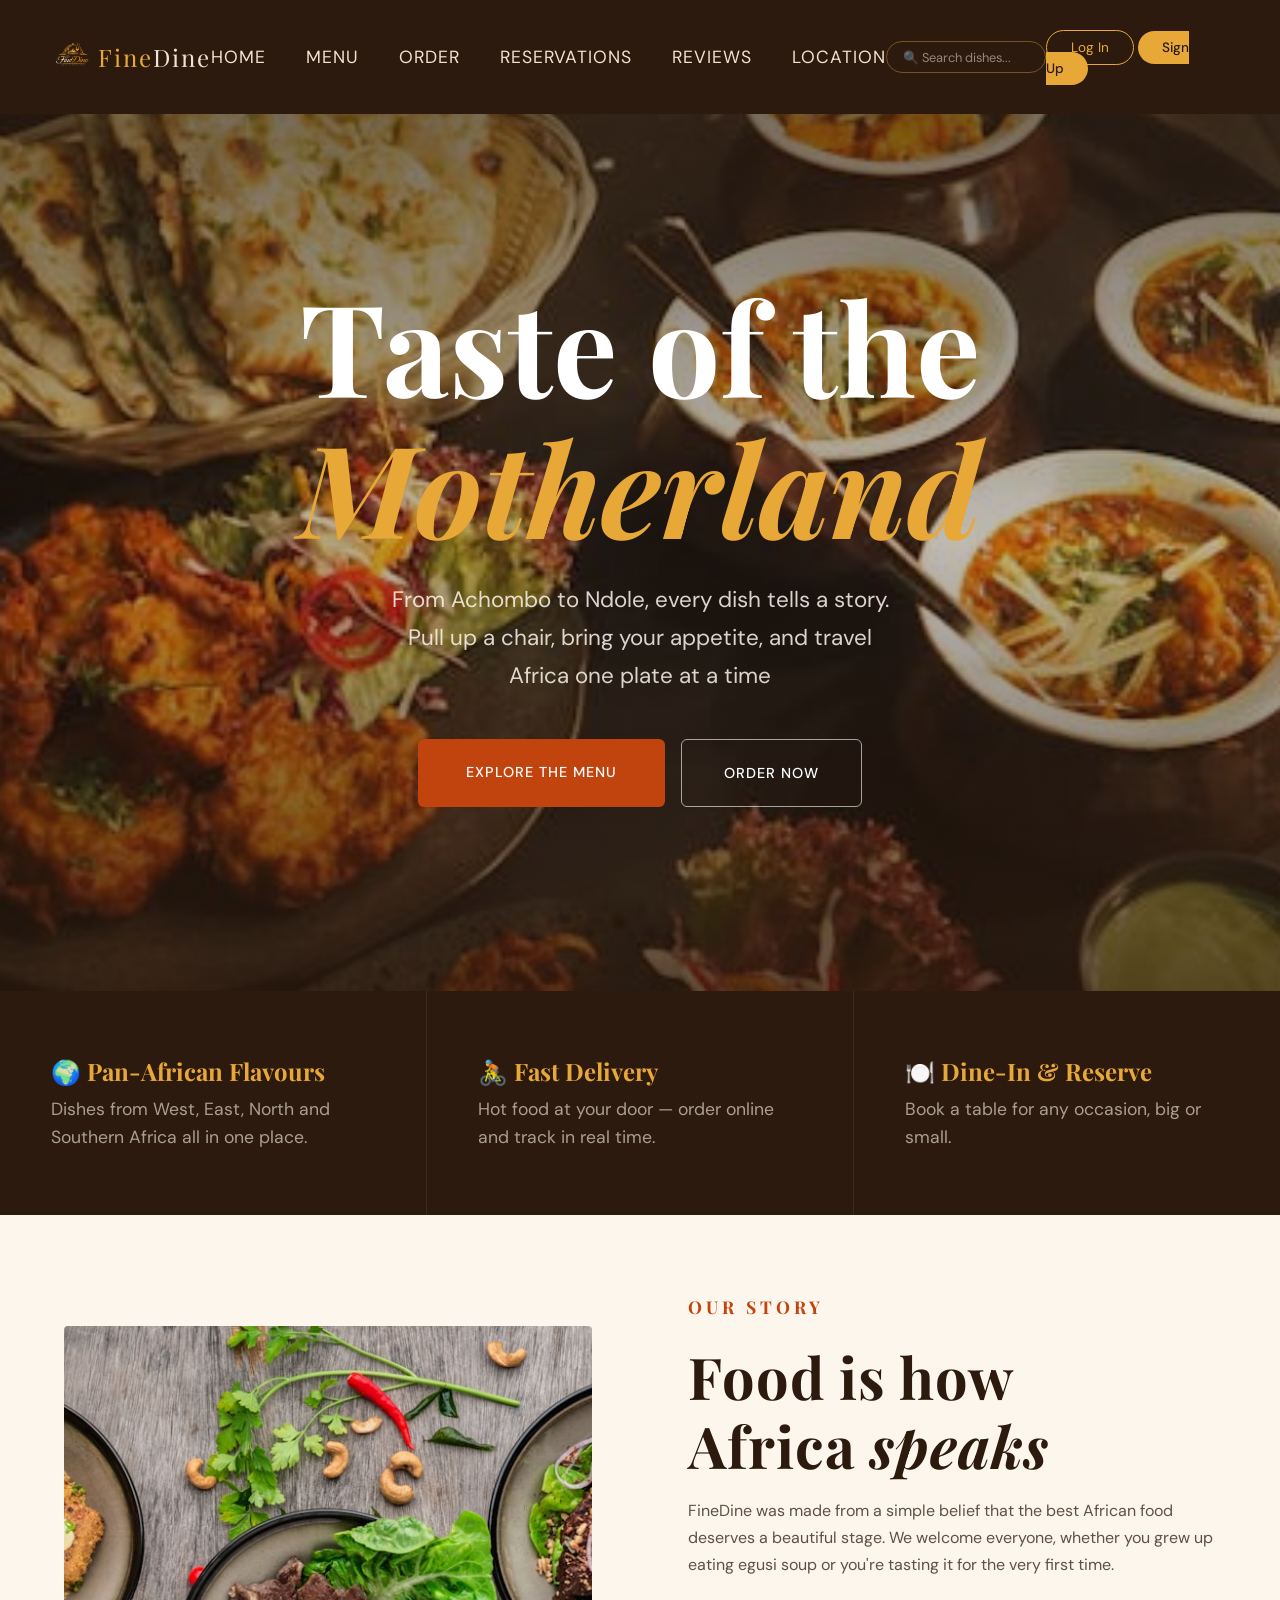
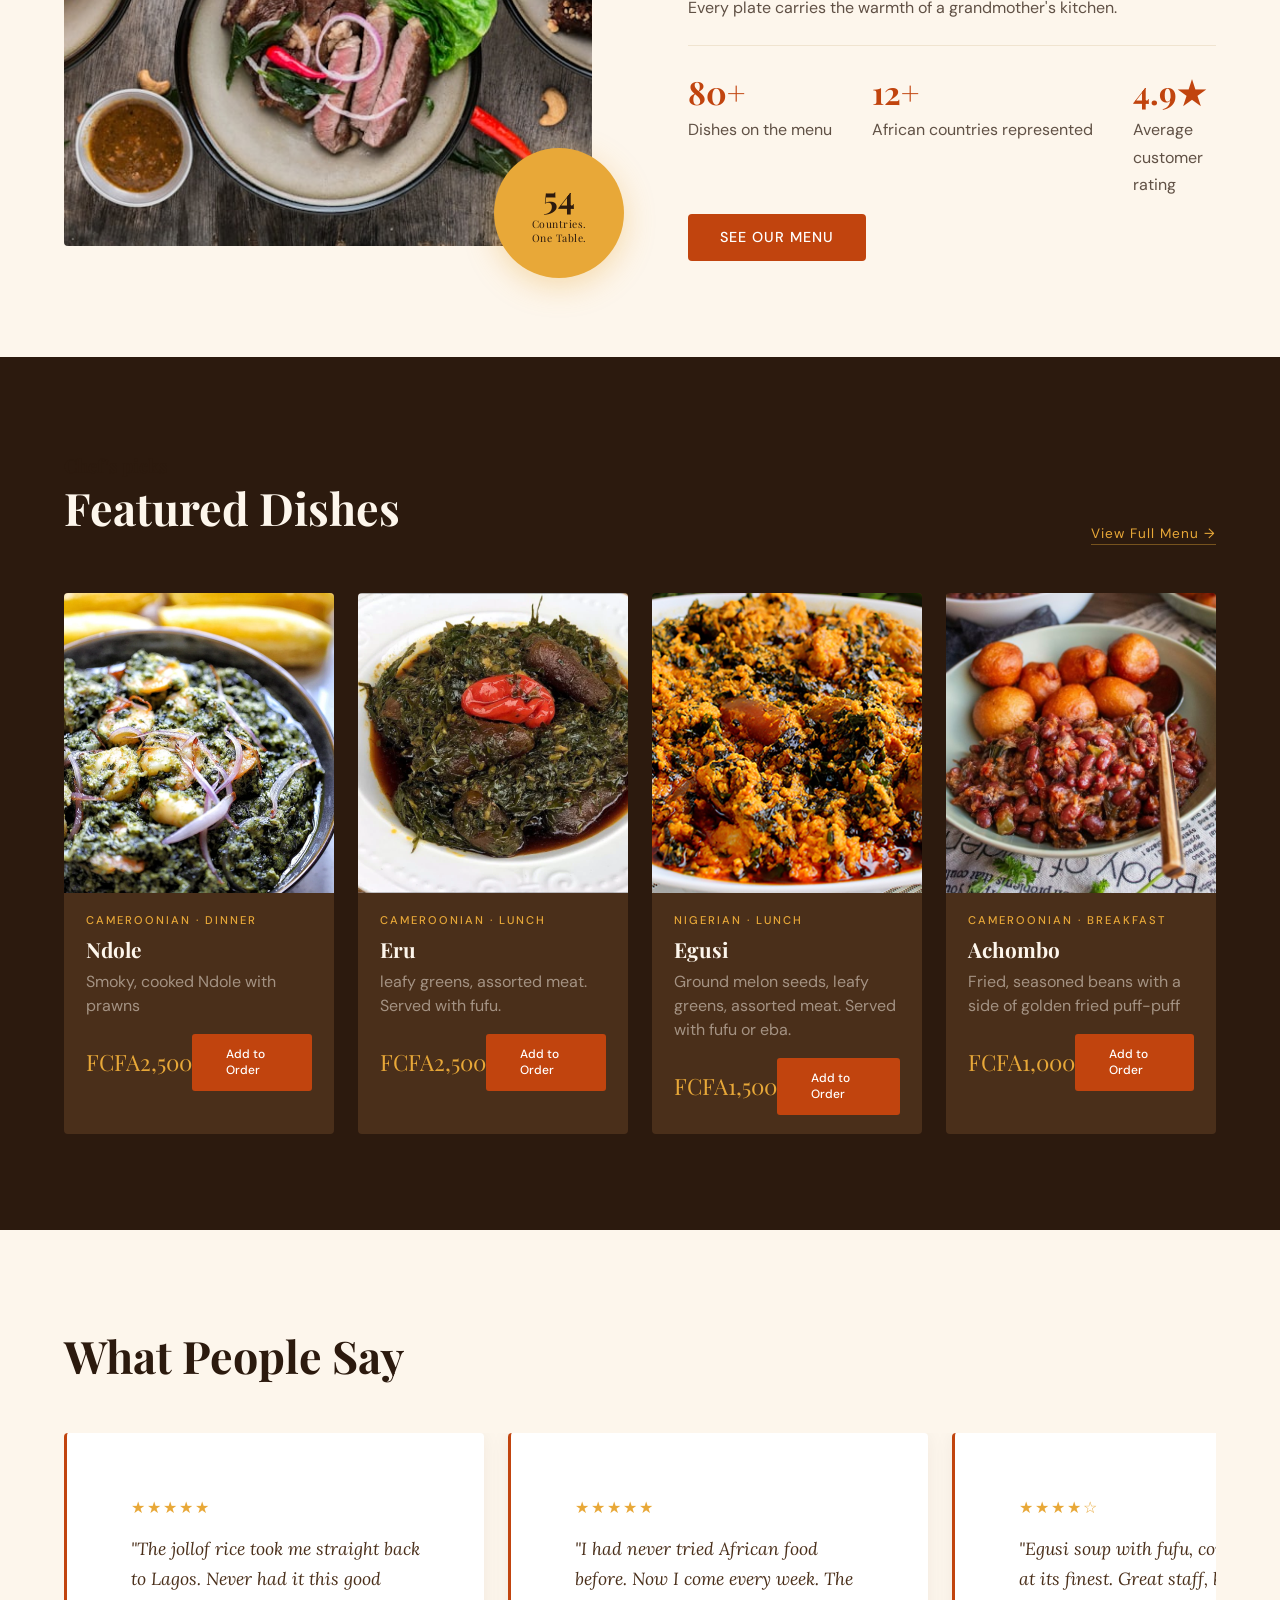
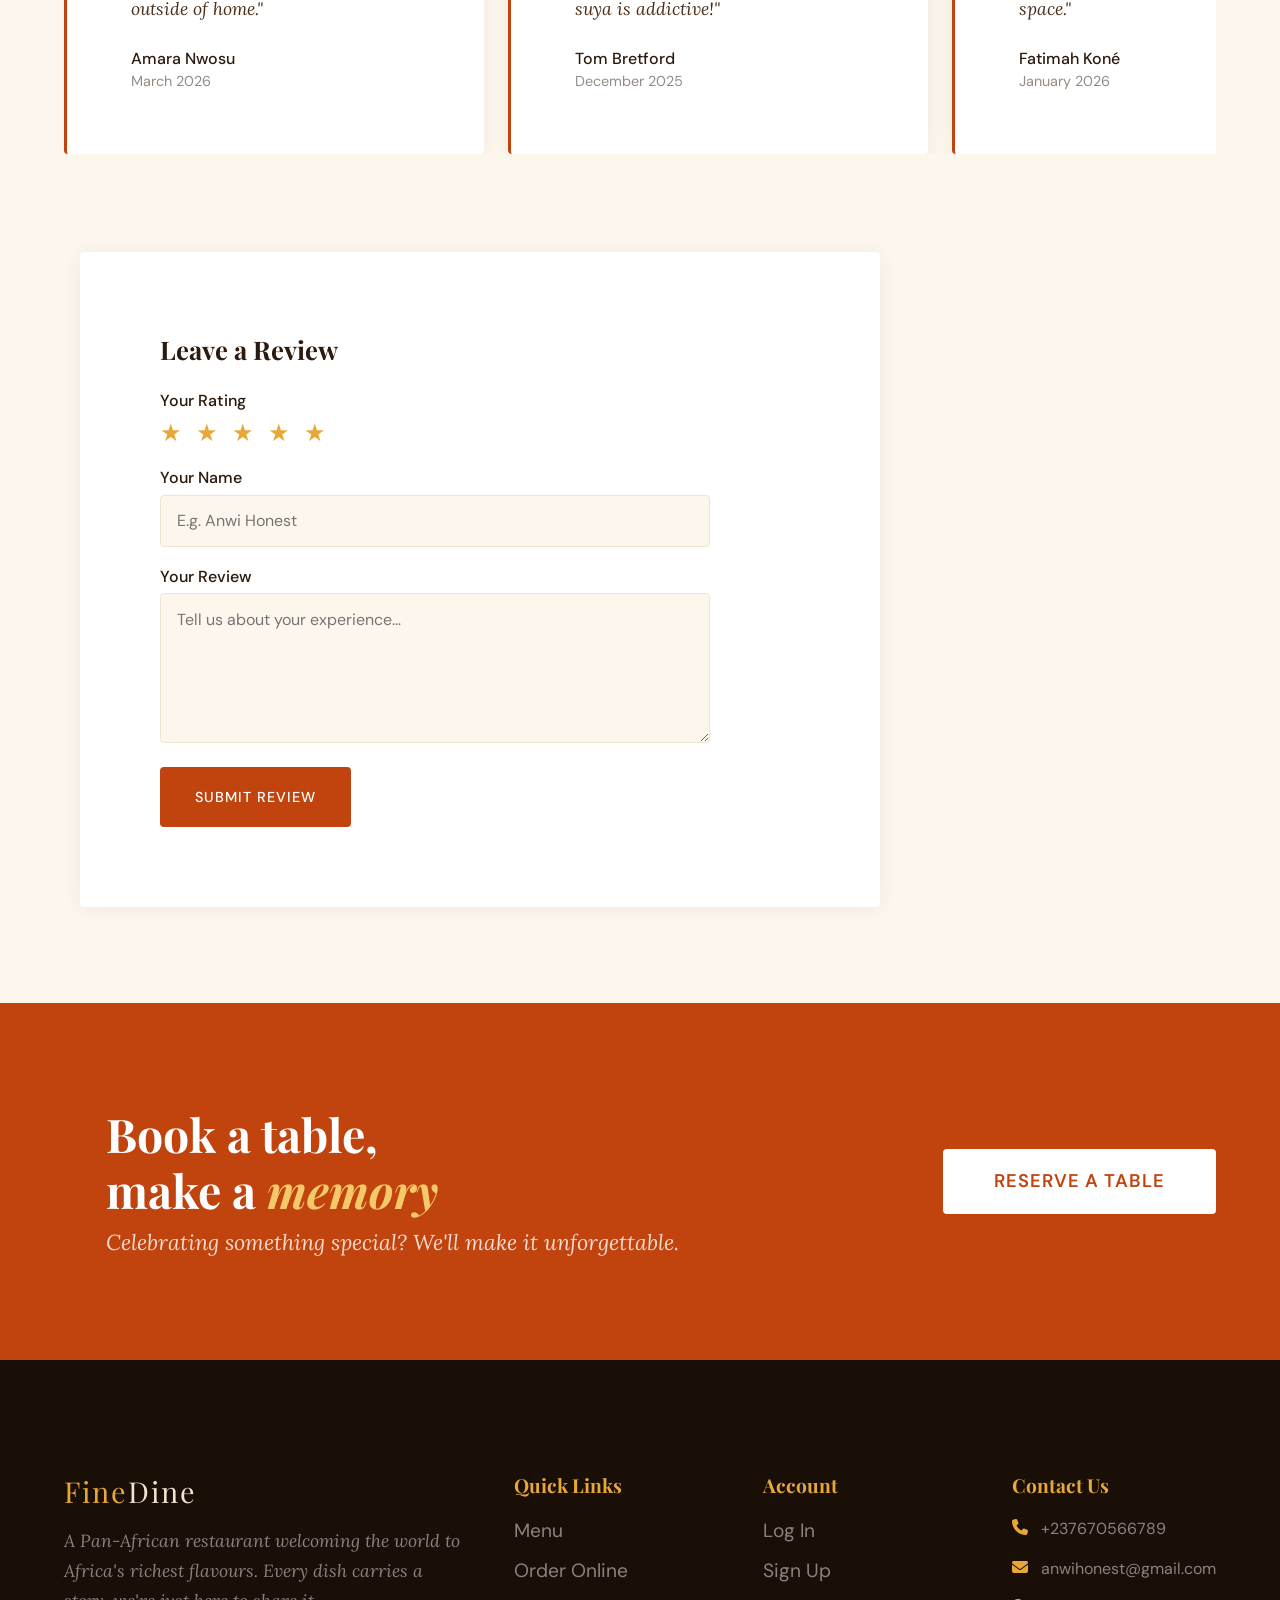
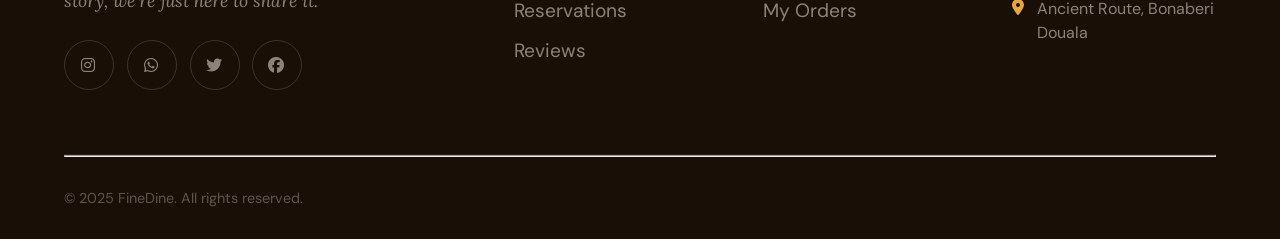
==== commit 54d7203b: "index.html" ====
--- a/index.html
+++ b/index.html
@@ -3,36 +3,41 @@
 <head>
     <meta charset="UTF-8">
     <meta name="viewport" content="width=device-width, initial-scale=1.0">
-    <link rel="shortcut icon" href="../assets/images/index/logo.png" type="image/x-icon">
+    <link rel="shortcut icon" href="assets/images/index/logo.png" type="image/x-icon">
     <title>FineDine</title>
     <link href="https://fonts.googleapis.com/css2?family=Playfair+Display:ital,wght@0,400;0,700;1,400&family=Lora:wght@400;500&family=DM+Sans:wght@300;400;500&display=swap" rel="stylesheet"/>
+<<<<<<< HEAD
     <link rel="stylesheet" href="../Restaurant/assets/css/location.css">
     <link rel="stylesheet" href="../assets/css/header-footer.css">
+=======
+    <link rel="stylesheet" href="assets/css/index.css">
+    <link rel="stylesheet" href="assets/css/header-footer.css">
+>>>>>>> 59bded8fb918321f6a478ce93f52fcb6b7788952
     <link rel="stylesheet" href="https://cdnjs.cloudflare.com/ajax/libs/font-awesome/6.5.0/css/all.min.css" />
     <link href="https://fonts.googleapis.com/css2?family=Playfair+Display:ital,wght@0,400;0,700;1,400&family=DM+Sans:wght@300;400;500&display=swap" rel="stylesheet"/>
 </head>
 <body>
     <nav>
-        <a href="./index.html" id="nav-logo"><img src="../assets/images/index/logo.png" alt="FineDine logo" width="100" height="100">Fine<span>Dine</span></a>
+        <a href="index.html" id="nav-logo"><img src="assets/images/index/logo.png" alt="FineDine logo" width="100" height="100">Fine<span>Dine</span></a>
         <ul>
-            <li><a href="../index.html">Home</a></li>
-            <li><a href="./pages/menu.html">Menu</a></li>
-            <li><a href="./pages/order.html">Order</a></li>
-            <li><a href="./pages/reservation.html">Reservations</a></li>
-            <li><a href="../index.html#reviews">Reviews</a></li>
-            <li class="local"><a href="./pages/location.html">Location</a></li>
+            <li><a href="index.html">Home</a></li>
+            <li><a href="pages/menu.html">Menu</a></li>
+            <li><a href="order.html">Order</a></li>
+            <li><a href="reservation.html">Reservations</a></li>
+            <li><a href="index.html#reviews">Reviews</a></li>
+            <li class="local"><a href="location.html">Location</a></li>
         </ul>
         <input type="search" id="nav-search" placeholder="🔍 Search dishes..." />
         <div>
-            <a href="./pages/login.html">Log In</a>
-            <a href="./pages/signup.html">Sign Up</a>
+            <a href="pages/login.html">Log In</a>
+            <a href="pages/signup.html">Sign Up</a>
         </div>
     </nav>
 <section id="hero">
   <h1>Taste of the<br/><em>Motherland</em></h1>
   <p>From Achombo to Ndole, every dish tells a story. Pull up a chair, bring your appetite, and travel Africa one plate at a time</p>
- <div> <a href="./pages/menu.html">Explore the Menu</a>
-  <a href="./pages/order.html">Order Now</a></div>
+ <div> <a href="menu.html">Explore the Menu</a>
+  <a href="order.html">Order Now</a></div>
 </section>
 
 <div id="highlights">
@@ -54,7 +59,7 @@
 
 <section id="about">
     <div id="about-image-wrap">
-  <img src="../assets/images/index/Chef.png" alt="Chef preparing African dishes"/>
+  <img src="assets/images/index/Chef.png" alt="Chef preparing African dishes"/>
    <div id="about-badge">
     <span>54</span>
     <span>Countries.<br/>One Table.</span>
@@ -93,62 +98,62 @@
   </div>
 </div>
 
-    <a href="./pages/menu.html">See Our Menu</a>
+    <a href="menu.html">See Our Menu</a>
   </div>
 </section>
 
 <section id="featured">
   <h3 id="picks">Chef's picks</h3>
   <div id="featured-head"><h2>Featured Dishes</h2>
-  <a href="./pages/menu.html">View Full Menu →</a></div>
+  <a href="menu.html">View Full Menu →</a></div>
 
   <div id="dishes-grid">
 
     <div class="dish-card">
-       <img src="../assets/images/index/ndole.png" alt="Ndole">
+       <img src="assets/images/index/ndole.png" alt="Ndole">
     <div class="dish-info">
       <p class="dish-category">Cameroonian · Dinner</p>
       <h3>Ndole</h3>
       <p>Smoky, cooked Ndole with prawns</p>
       <div class="dish-footer">
       <span>FCFA2,500</span>
-      <a href="./pages/order.html">Add to Order</a>
+      <a href="order.html">Add to Order</a>
     </div></div>
 </div>
 
     <div class="dish-card">
-      <img src="../assets/images/index/eru.png" alt="Eru Soup" />
+      <img src="assets/images/index/eru.png" alt="Eru Soup" />
       <div class="dish-info">
       <p class="dish-category">Cameroonian · Lunch</p>
       <h3>Eru</h3>
       <p>leafy greens, assorted meat. Served with fufu.</p>
       <div class="dish-footer">
       <span>FCFA2,500</span>
-      <a href="./pages/order.html">Add to Order</a>
+      <a href="order.html">Add to Order</a>
     </div></div>
     </div>
 
     <div class="dish-card">
-      <img src="../assets/images/index/egusi.png" alt="Egusi" />
+      <img src="assets/images/index/egusi.png" alt="Egusi" />
       <div class="dish-info">
       <p class="dish-category">Nigerian · Lunch</p>
       <h3>Egusi</h3>
       <p>Ground melon seeds, leafy greens, assorted meat. Served with fufu or eba.</p>
       <div class="dish-footer">
       <span>FCFA1,500</span>
-      <a href="./pages/order.html">Add to Order</a>
+      <a href="order.html">Add to Order</a>
       </div></div>
     </div>
 
     <div class="dish-card">
-      <img src="../assets/images/index/achombo.png" alt="achombo" />
+      <img src="assets/images/index/achombo.png" alt="achombo" />
       <div class="dish-info">
       <p class="dish-category">Cameroonian · Breakfast</p>
       <h3>Achombo</h3>
       <p>Fried, seasoned beans with a side of golden fried puff-puff</p>
       <div class="dish-footer">
       <span>FCFA1,000</span>
-      <a href="./pages/order.html">Add to Order</a>
+      <a href="order.html">Add to Order</a>
       </div></div>
     </div>
    </div>
@@ -253,7 +258,7 @@
     <h2>Book a table, <br> make a <em>memory</em></h2>
     <p>Celebrating something special? We'll make it unforgettable.</p>
   </div>
-  <a href="./pages/reservation.html">Reserve a Table</a>
+  <a href="pages/reservation.html">Reserve a Table</a>
 </section>
 <footer>
 
@@ -273,19 +278,19 @@
     <div class="footer-col">
       <h4>Quick Links</h4>
       <ul>
-        <li><a href="./pages/menu.html">Menu</a></li>
-        <li><a href="./pages/order.html">Order Online</a></li>
-        <li><a href="./pages/reservation.html">Reservations</a></li>
-        <li><a href="./index.html#reviews">Reviews</a></li>
+        <li><a href="menu.html">Menu</a></li>
+        <li><a href="order.html">Order Online</a></li>
+        <li><a href="reservation.html">Reservations</a></li>
+        <li><a href="index.html#reviews">Reviews</a></li>
       </ul>
     </div>
 
     <div class="footer-col">
       <h4>Account</h4>
       <ul>
-        <li><a href="./pages/login.html">Log In</a></li>
-        <li><a href="./pages/signup.html">Sign Up</a></li>
-        <li><a href="./pages/order.html">My Orders</a></li>
+        <li><a href="login.html">Log In</a></li>
+        <li><a href="signup.html">Sign Up</a></li>
+        <li><a href="order.html">My Orders</a></li>
       </ul>
     </div>
 
--- a/assets/css/index.css
+++ b/assets/css/index.css
@@ -0,0 +1,892 @@
+:root {
+  --terracotta: #C1440E;
+  --terracotta-dark: #8f2e06;
+  --gold: #E8A838;
+  --cream: #FDF6EC;
+  --cream-dark: #f0e4d0;
+  --espresso: #2C1A0E;
+  --espresso-light: #4a2f1a;
+  --white: #ffffff;
+  --green: #3A6B35;
+  --gold-light: #f5c96a;
+}
+* {
+  margin: 0;
+  padding: 0;
+  box-sizing: border-box;
+}
+html, body {
+  overflow-x: hidden;
+  width: 100%;
+  scroll-behavior: smooth;
+}
+
+body {
+  font-family: 'DM Sans', sans-serif;
+  background: var(--cream);
+  color: var(--espresso);
+  padding-top: 70px;
+}
+
+h1, h2, h3, h4 {
+  font-family: 'Playfair Display', serif;
+}
+#hero {
+  min-height: 100vh;
+  background: linear-gradient( to bottom,
+    rgba(44, 26, 14, 0.65) 0%,
+    rgba(44, 26, 14, 0.3) 50%,
+    rgba(44, 26, 14, 0.75) 100%
+  ),
+  url('../images/index/hero.png') center/cover no-repeat;
+  display: flex;
+  flex-direction: column;
+  align-items: center;
+  justify-content: center;
+  text-align: center;
+  padding: 0 2rem;
+}
+#hero h1 {
+  font-size: 8rem;
+  color: var(--white);
+  line-height: 1.1;
+  margin-bottom: 1.5rem;
+}
+#hero h1 em {
+  color: var(--gold);
+  font-style: italic;
+}
+#hero p {
+  font-size: 1.4rem;
+  color: rgba(253, 246, 236, 0.85);
+  max-width: 500px;
+  line-height: 1.7;
+  margin-bottom: 2.7rem;
+}
+#hero div {
+  display: flex;
+  gap: 1rem;
+}
+
+#hero div a:first-child {
+  background: var(--terracotta);
+  color: var(--white);
+  padding: 1.5rem 3rem;
+  border-radius: 6px;
+  text-decoration: none;
+  font-size: 0.9rem;
+  font-weight: 500;
+  letter-spacing: 1px;
+  text-transform: uppercase;
+}
+
+#hero div a:last-child {
+  background: transparent;
+  color: var(--white);
+  padding: 1.5rem 2.6rem;
+  border-radius: 6px;
+  text-decoration: none;
+  font-size: 0.9rem;
+  font-weight: 500;
+  letter-spacing: 1px;
+  text-transform: uppercase;
+  border: 1.5px solid rgba(255, 255, 255, 0.6);
+  
+}
+#hero div a:first-child,
+#hero div a:last-child {
+  transition: transform 0.2s, background 0.3s, border-color 0.3s;
+}
+
+#hero div a:first-child:hover {
+  background: var(--terracotta-dark);
+transform: translateY(-3px);
+}
+
+#hero div a:last-child:hover {
+  background: rgba(255, 255, 255, 0.1);
+  border-color: var(--white);
+  transform: translateY(-3px);
+}
+#highlights {
+  background: var(--espresso);
+  display: flex;
+  justify-content: space-between;
+}
+#highlights div {
+  flex: 1;
+  padding: 4rem 3.2rem;
+  border-right: 1px solid rgba(255, 255, 255, 0.08);
+}
+
+#highlights div:last-child {
+  border-right: none;
+}
+#highlights h3 {
+  color: var(--gold);
+  font-size: 1.5rem;
+  margin-bottom: 0.5rem;
+}
+
+#highlights p {
+  color: rgba(253, 246, 236, 0.6);
+  font-size: 1.1rem;
+  line-height: 1.6;
+}
+#about {
+  display: flex;
+  align-items: center;
+  gap: 6rem;
+  padding: 6rem 4rem;
+}
+#about-image-wrap {
+  position: relative;
+  flex: 1;
+}
+
+#about-image-wrap img {
+  width: 100%;
+  height: 520px;
+  object-fit: cover;
+  border-radius: 4px;
+  display: block;
+}
+#about-badge {
+  position: absolute;
+  bottom: -2rem;
+  right: -2rem;
+  background: var(--gold);
+  color: var(--espresso);
+  width: 130px;
+  height: 130px;
+  border-radius: 50%;
+  display: flex;
+  flex-direction: column;
+  align-items: center;
+  justify-content: center;
+  text-align: center;
+  font-family: 'Playfair Display', serif;
+  box-shadow: 0 8px 30px rgba(232, 168, 56, 0.35);
+}
+
+#about-badge span:first-child {
+  font-size: 2rem;
+  font-weight: 700;
+  line-height: 1;
+}
+
+#about-badge span:last-child {
+  font-size: 0.65rem;
+  margin-top: 0.3rem;
+  letter-spacing: 0.5px;
+}
+#about div:last-child {
+  flex: 1;
+}
+#story{
+    color: #C1440E;
+    font-size: 1.1rem;
+    margin-top: -1rem;
+    margin-bottom: 1.5rem;
+    text-transform: uppercase;
+    letter-spacing: 4px;
+    font-family: 'playfair display', serif;
+}
+
+#about h2 {
+  font-size: 3.6rem;
+  letter-spacing: 1px;
+  color: var(--espresso);
+  line-height: 1.2;
+  margin-bottom: 1rem;
+}
+
+#about div:last-child p {
+  font-size: 1rem;
+  color: var(--espresso);
+  opacity: 0.75;
+  line-height: 1.7;
+  margin-bottom: 1rem;
+}
+
+#about hr {
+  border: none;
+  border-top: 1px solid var(--cream-dark);
+  margin: 1.5rem 0;
+}
+
+#about a {
+  display: inline-block;
+  background: var(--terracotta);
+  color: var(--white);
+  padding: 0.9rem 2rem;
+  border-radius: 4px;
+  text-decoration: none;
+  font-size: 0.9rem;
+  font-weight: 500;
+  letter-spacing: 1px;
+  text-transform: uppercase;
+  transition: background 0.3s, transform 0.2s;
+}
+
+#about a:hover {
+  background: var(--terracotta-dark);
+  transform: translateY(-3px);
+}
+#about-stats {
+  display: flex;
+  gap: 2.5rem;
+}
+
+#about-stats h4 {
+  font-size: 2rem;
+  color: var(--terracotta);
+}
+
+#about-stats p {
+  font-size: 0.8rem;
+  opacity: 0.7;
+  margin-top: 0.2rem;
+}
+#featured {
+  background: var(--espresso);
+  padding: 6rem 4rem;
+}
+
+#featured h2 {
+  font-size: 2.8rem;
+  color: var(--cream);
+  margin-bottom: 0.5rem;
+}
+
+#featured > a {
+  color: var(--gold);
+  text-decoration: none;
+  font-size: 0.85rem;
+  letter-spacing: 1px;
+  border-bottom: 1px solid rgba(232, 168, 56, 0.4);
+  padding-bottom: 2px;
+  transition: border-color 0.3s;
+  display: inline-block;
+  margin-bottom: 3rem;
+}
+
+#featured > a:hover {
+  border-color: var(--gold);
+}
+#featured-head {
+  display: flex;
+  align-items: flex-end;
+  justify-content: space-between;
+  margin-bottom: 3rem;
+}
+#featured-head a {
+  color: var(--gold);
+  text-decoration: none;
+  font-size: 0.85rem;
+  letter-spacing: 1px;
+  border-bottom: 1px solid rgba(232, 168, 56, 0.4);
+  padding-bottom: 2px;
+  transition: border-color 0.3s, letter-spacing 0.3s;
+  display: inline-flex;
+  align-items: center;
+  gap: 0.4rem;
+}
+
+#featured-head a:hover {
+  border-color: var(--gold);
+  letter-spacing: 2px;
+}
+#dishes-grid {
+  display: grid;
+  grid-template-columns: repeat(4, 1fr);
+  gap: 1.5rem;
+}
+.dish-card {
+  background: var(--espresso-light);
+  border-radius: 4px;
+  overflow: hidden;
+  transition: transform 0.3s;
+  cursor: pointer;
+}
+
+.dish-card:hover {
+  transform: translateY(-6px);
+}
+
+.dish-card img {
+  width: 100%;
+  height: 300px;
+  object-fit: cover;
+  display: block;
+  transition: transform 0.5s;
+}
+
+.dish-card:hover img {
+  transform: scale(1.04);
+}
+.dish-card .dish-category {
+  font-size: 0.7rem;
+  font-weight: 500;
+  letter-spacing: 2px;
+  text-transform: uppercase;
+  color: var(--gold);
+  margin-bottom: 0.4rem;
+}
+
+.dish-card h3 {
+  font-family: 'Playfair Display', serif;
+  font-size: 1.3rem;
+  color: var(--cream);
+  margin-bottom: 0.4rem;
+}
+
+.dish-card p {
+  font-size: 1rem;
+  color: rgba(253, 246, 236, 0.5);
+  line-height: 1.5;
+  margin-bottom: 1rem;
+}
+
+.dish-card span {
+  font-family: 'Playfair Display', serif;
+  font-size: 1.4rem;
+  color: var(--gold);
+}
+
+.dish-card a {
+  display: inline-block;
+  background: var(--terracotta);
+  color: var(--white);
+  padding: 0.8rem 2.1rem;
+  border-radius: 3px;
+  font-size: 0.75rem;
+  font-weight: 500;
+  text-decoration: none;
+  transition: background 0.3s;
+}
+
+.dish-card a:hover {
+  background: var(--terracotta-dark);
+}
+.dish-footer {
+  display: flex;
+  align-items: center;
+  justify-content: space-between;
+}
+.dish-info {
+  padding: 1.2rem 1.4rem;
+}
+#reviews {
+  background: var(--cream);
+  padding: 6rem 4rem;
+}
+
+#reviews h2 {
+  font-size: 2.8rem;
+  color: var(--espresso);
+  margin-bottom: 3rem;
+}
+#reviews-track-wrap {
+  overflow: hidden;
+  width: 100%;
+}
+#reviews-track {
+  display: flex;
+  gap: 1.5rem;
+  width: max-content;
+  animation: scrollReviews 20s linear infinite;
+}
+@keyframes scrollReviews {
+  0% {
+    transform: translateX(0);
+  }
+  100% {
+    transform: translateX(-50%);
+  }
+}
+.review-card {
+  background: var(--white);
+  padding: 4rem;
+  border-radius: 4px;
+  border-left: 3px solid var(--terracotta);
+  box-shadow: 0 2px 20px rgba(44, 26, 14, 0.06);
+  width: 420px;
+  flex-shrink: 0;
+}
+.stars {
+  color: var(--gold);
+  font-size: 1rem;
+  letter-spacing: 2px;
+  margin-bottom: 1rem;
+}
+
+.review-text {
+  font-family: 'Lora', serif;
+  font-size: 1.1rem;
+  color: var(--espresso-light);
+  line-height: 1.7;
+  font-style: italic;
+  margin-bottom: 1.5rem;
+}
+
+.reviewer-name {
+  font-size: 1rem;
+  font-weight: 500;
+  color: var(--espresso);
+}
+
+.reviewer-date {
+  font-size: 0.9rem;
+  color: var(--espresso);
+  opacity: 0.5;
+  margin-top: 0.2rem;
+}
+#reviews-track:hover {
+  animation-play-state: paused;
+}
+#review-form {
+  background: var(--white);
+  padding: 5rem;
+  border-radius: 4px;
+  box-shadow: 0 2px 20px rgba(44, 26, 14, 0.06);
+  max-width: 800px;
+  margin-top: 0.1rem;
+  margin-left: 5rem;
+  margin-bottom: 6rem;
+}
+
+#review-form h3 {
+  font-size: 1.6rem;
+  color: var(--espresso);
+  margin-bottom: 1.5rem;
+}
+#review-form label {
+  display: block;
+  font-size: 1rem;
+  font-weight: 520;
+  color: var(--espresso);
+  margin-bottom: 0.4rem;
+}
+#review-form input,
+#review-form textarea {
+  width: 100%;
+  padding: 0.9rem 1rem;
+  border: 1.5px solid var(--cream-dark);
+  border-radius: 4px;
+  font-family: 'DM Sans', sans-serif;
+  font-size: 1rem;
+  color: var(--espresso);
+  background: var(--cream);
+  outline: none;
+  margin-bottom: 1.2rem;
+  transition: border-color 0.3s;
+  width: 550px;
+}
+
+#review-form input:focus,
+#review-form textarea:focus {
+  border-color: var(--terracotta);
+}
+
+#review-form textarea {
+  resize: vertical;
+  min-height: 150px;
+}#stars-input {
+  font-size: 1.5rem;
+  color: var(--gold);
+  letter-spacing: 4px;
+  margin-bottom: 1.2rem;
+  cursor: pointer;
+}
+
+#stars-input span:hover {
+  transform: scale(1.2);
+  display: inline-block;
+}
+#review-form button {
+  background: var(--terracotta);
+  color: var(--white);
+  border: none;
+  padding: 1.3rem 2.2rem;
+  border-radius: 4px;
+  font-family: 'DM Sans', sans-serif;
+  font-size: 0.9rem;
+  font-weight: 500;
+  letter-spacing: 1px;
+  text-transform: uppercase;
+  cursor: pointer;
+  transition: background 0.3s, transform 0.2s;
+}
+
+#review-form button:hover {
+  background: var(--terracotta-dark);
+  transform: translateY(-3px);
+}
+#thank-you {
+  margin-top: 1rem;
+  color: var(--green);
+  font-weight: 500;
+  font-size: 0.95rem;
+}#reservation-callout {
+  background: var(--terracotta);
+  padding: 6.5rem 4rem;
+  display: flex;
+  align-items: center;
+  justify-content: space-between;
+  gap: 2rem;
+}
+#reservation-callout h2 {
+  font-size: 2.9rem;
+  color: var(--white);
+  line-height: 1.2;
+  margin-bottom: 0.6rem;
+  margin-left: 2.6rem;
+}
+
+#reservation-callout h2 em {
+  color: var(--gold-light);
+  font-style: italic;
+}
+
+#reservation-callout p {
+  font-family: 'Lora', serif;
+  font-size: 1.35rem;
+  color: rgba(255, 255, 255, 0.8);
+  font-style: italic;
+  margin-left: 2.6rem;
+}
+#reservation-callout a {
+  background: var(--white);
+  color: var(--terracotta);
+  padding: 1.3rem 3.2rem;
+  margin-right: 2.5;
+  border-radius: 4px;
+  text-decoration: none;
+  font-size: 1.15rem;
+  font-weight: 600;
+  letter-spacing: 1px;
+  text-transform: uppercase;
+  white-space: nowrap;
+  transition: background 0.3s, transform 0.2s;
+}
+
+#reservation-callout a:hover {
+  background: var(--cream);
+  transform: translateY(-3px);
+}
+@media (max-width: 1024px) {
+  #hero h1 {
+    font-size: 4rem;
+  }
+}
+
+@media (max-width: 768px) {
+    @media (max-width: 768px) {
+  #hero {
+    width: 100%;
+    padding: 2rem 1rem;
+  }
+
+  #highlights {
+    width: 100%;
+  }
+
+  section {
+    width: 100%;
+    padding: 4rem 1.5rem;
+  }
+}
+  #hero h1 {
+    font-size: 3rem;
+  }
+
+  #hero p {
+    font-size: 1rem;
+  }
+
+  #hero div {
+    flex-direction: column;
+    align-items: center;
+    gap: 0.8rem;
+  }
+
+  #hero div a:first-child,
+  #hero div a:last-child {
+    width: 100%;
+    text-align: center;
+  }
+  @media (max-width: 768px) {
+  #reviews-track-wrap {
+    overflow: hidden;
+    max-width: 100%;
+  }
+}
+}
+
+@media (max-width: 480px) {
+
+  #hero h1 {
+    font-size: 2.5rem;
+  }
+
+  #hero p {
+    font-size: 0.95rem;
+  }
+
+  #hero-tag {
+    font-size: 0.65rem;
+    letter-spacing: 2px;
+  }
+}
+@media (max-width: 1024px) {
+  #highlights div {
+    padding: 2rem 1.5rem;
+  }
+}
+
+@media (max-width: 768px) {
+  #highlights {
+    flex-direction: row;
+  }
+
+  #highlights div {
+    border-right: none;
+    border-right: 1px solid rgba(255, 255, 255, 0.08);
+    padding: 1rem 1rem;
+  }
+
+  #highlights div:last-child {
+    border-right: none;
+  }
+}
+
+@media (max-width: 480px) {
+  #highlights h3 {
+    font-size: 0.8rem;
+  }
+
+  #highlights p {
+    font-size: 0.7rem;
+  }
+}
+@media (max-width: 1024px) {
+  #about {
+    gap: 3rem;
+    padding: 4rem 2rem;
+  }
+}
+
+@media (max-width: 768px) {
+  #about {
+    flex-direction: column;
+    padding: 4rem 1.5rem;
+  }
+
+  #about-image-wrap {
+    width: 100%;
+  }
+
+  #about-image-wrap img {
+    height: 350px;
+  }
+
+  #about-badge {
+    width: 110px;
+    height: 110px;
+    bottom: -1.5rem;
+    right: -0.5rem;
+  }
+
+  #about-badge span:first-child {
+    font-size: 1.6rem;
+  }
+
+  #about h2 {
+    font-size: 2.2rem;
+  }
+
+  #about-stats {
+    gap: 1.5rem;
+  }
+
+  #about-stats h4 {
+    font-size: 1.6rem;
+  }
+}
+
+@media (max-width: 480px) {
+  #about-image-wrap img {
+    height: 280px;
+  }
+
+  #about-badge {
+    width: 90px;
+    height: 90px;
+  }
+
+  #about-badge span:first-child {
+    font-size: 1.3rem;
+  }
+
+  #about-badge span:last-child {
+    font-size: 0.55rem;
+  }
+
+  #about h2 {
+    font-size: 1.8rem;
+  }
+  #about em{
+    color: #E8A838; ;
+  }
+
+  #about-stats {
+    flex-direction:row;
+    gap: 1rem;
+    font-size: 0.2rem;
+  }
+  #about-stats h4 {
+    font-size: 1.3rem;
+  }
+  #about-stats p {
+    font-size: 0.7rem;
+  }
+}
+@media (max-width: 1024px) {
+  #featured {
+    padding: 4rem 2rem;
+  }
+
+  #dishes-grid {
+    grid-template-columns: repeat(2, 1fr);
+  }
+}
+
+@media (max-width: 768px) {
+  #featured {
+    padding: 4rem 1.5rem;
+  }
+
+  #featured-head {
+    flex-direction: column;
+    align-items: flex-start;
+    gap: 1rem;
+    margin-bottom: 2rem;
+  }
+
+  #featured h2 {
+    font-size: 2.2rem;
+  }
+
+  #dishes-grid {
+    grid-template-columns: repeat(2, 1fr);
+    gap: 1rem;
+  }
+}
+
+@media (max-width: 480px) {
+  #dishes-grid {
+    grid-template-columns: 1fr;
+  }
+
+  #featured h2 {
+    font-size: 1.8rem;
+  }
+
+  .dish-card img {
+    height: 180px;
+  }
+}@media (max-width: 1024px) {
+  #reviews {
+    padding: 4rem 2rem;
+  }
+}
+
+@media (max-width: 768px) {
+  #reviews {
+    padding: 4rem 1.5rem;
+  }
+
+  #reviews h2 {
+    font-size: 2.2rem;
+    margin-bottom: 2rem;
+  }
+
+  .review-card {
+    width: 280px;
+  }
+
+  #review-form {
+    max-width: 100%;
+  }
+}
+
+@media (max-width: 480px) {
+  #reviews h2 {
+    font-size: 1.8rem;
+  }
+
+  .review-card {
+    width: 260px;
+  }
+
+  .review-text {
+    font-size: 0.8rem;
+  }
+
+  #review-form {
+    padding: 1rem;
+    margin-left:0.5rem ;
+    width:410px ;
+  }
+  #review-form input,
+#review-form textarea {
+  width:350px;
+  padding: 0.9rem 1rem;
+
+  #review-form h3 {
+    font-size: 1.1rem;
+  }
+
+  #review-form button {
+    width: 100%;
+  }
+}
+@media (max-width: 1024px) {
+  #reservation-callout {
+    padding: 4rem 2rem;
+  }
+
+  #reservation-callout h2 {
+    font-size: 2rem;
+  }
+}
+
+@media (max-width: 768px) {
+  #reservation-callout {
+    flex-direction: column;
+    align-items: flex-start;
+    padding: 3rem 1.5rem;
+    gap: 1.5rem;
+  }
+
+  #reservation-callout h2 {
+    font-size: 1.8rem;
+  }
+
+  #reservation-callout a {
+    width: 100%;
+    text-align: center;
+  }
+}
+
+@media (max-width: 480px) {
+  #reservation-callout h2 {
+    font-size: 1.5rem;
+  }
+
+  #reservation-callout p {
+    font-size: 0.9rem;
+  }
+}
+}
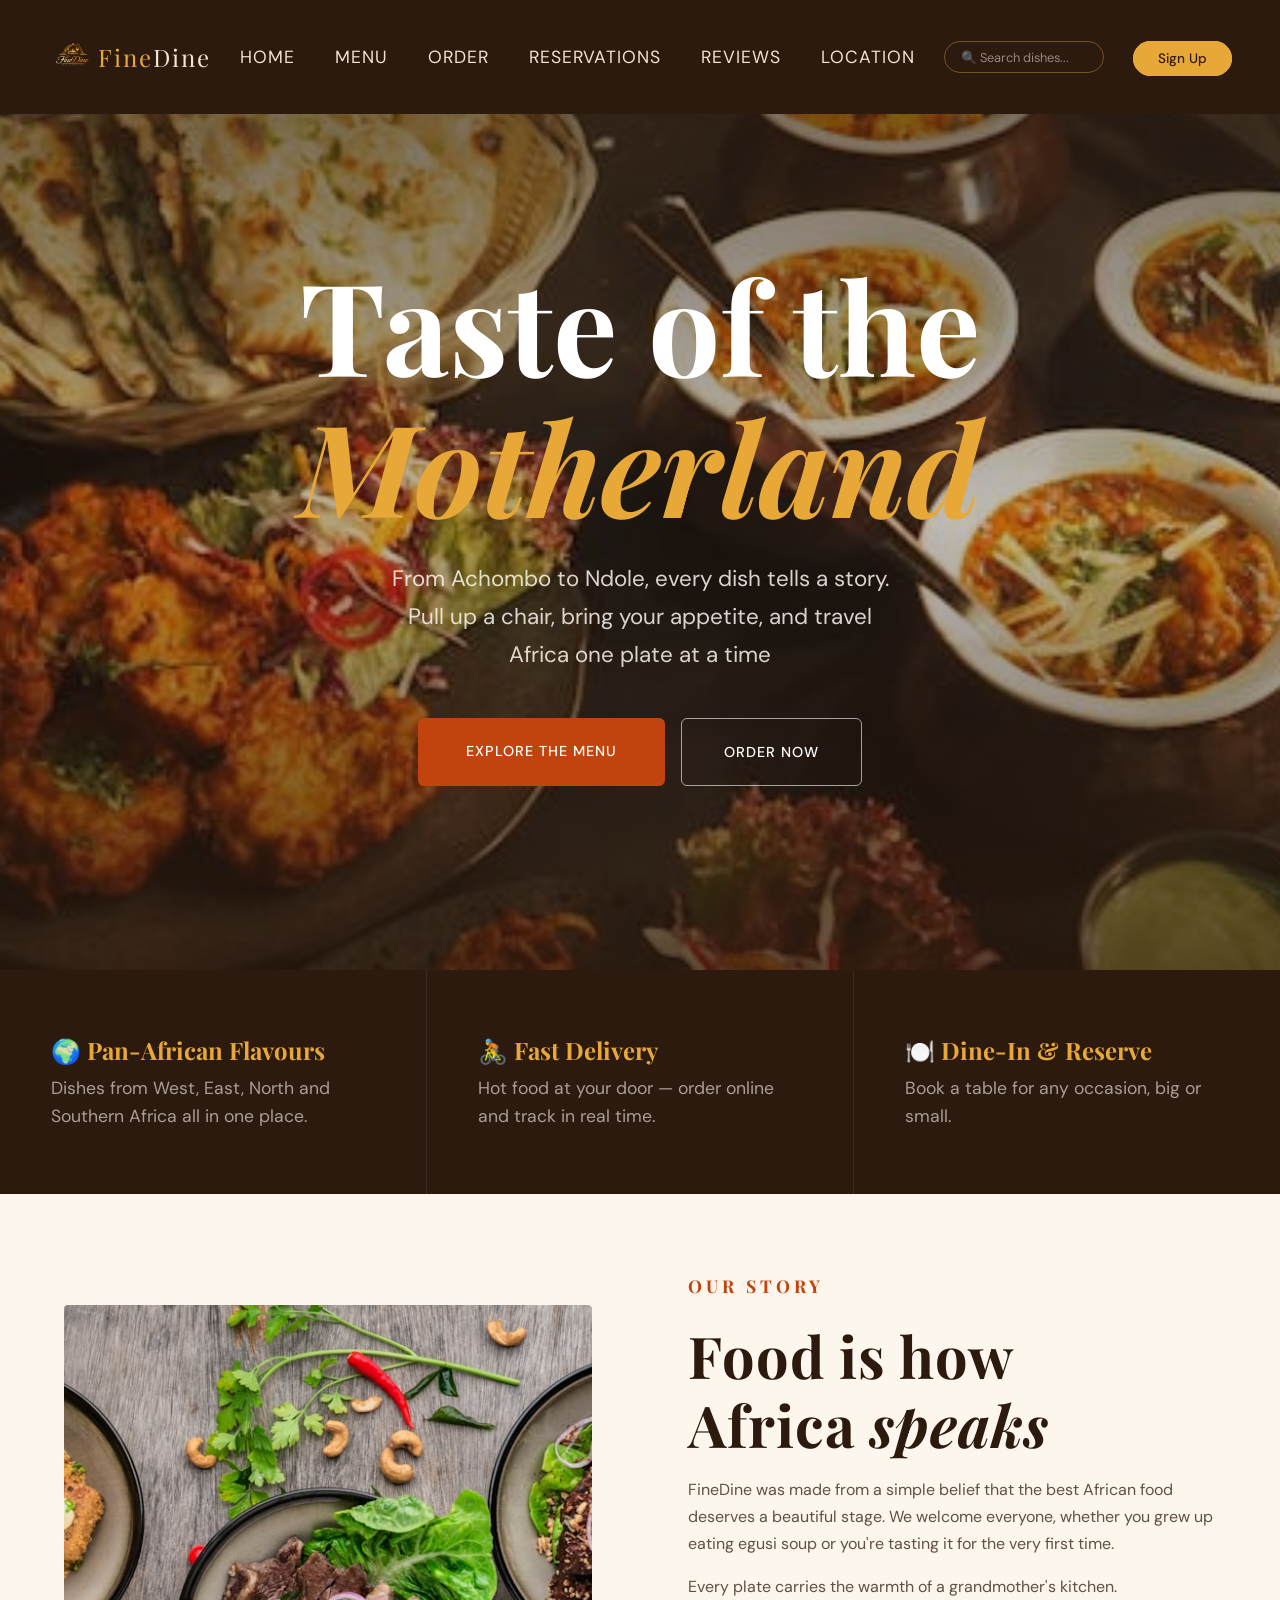
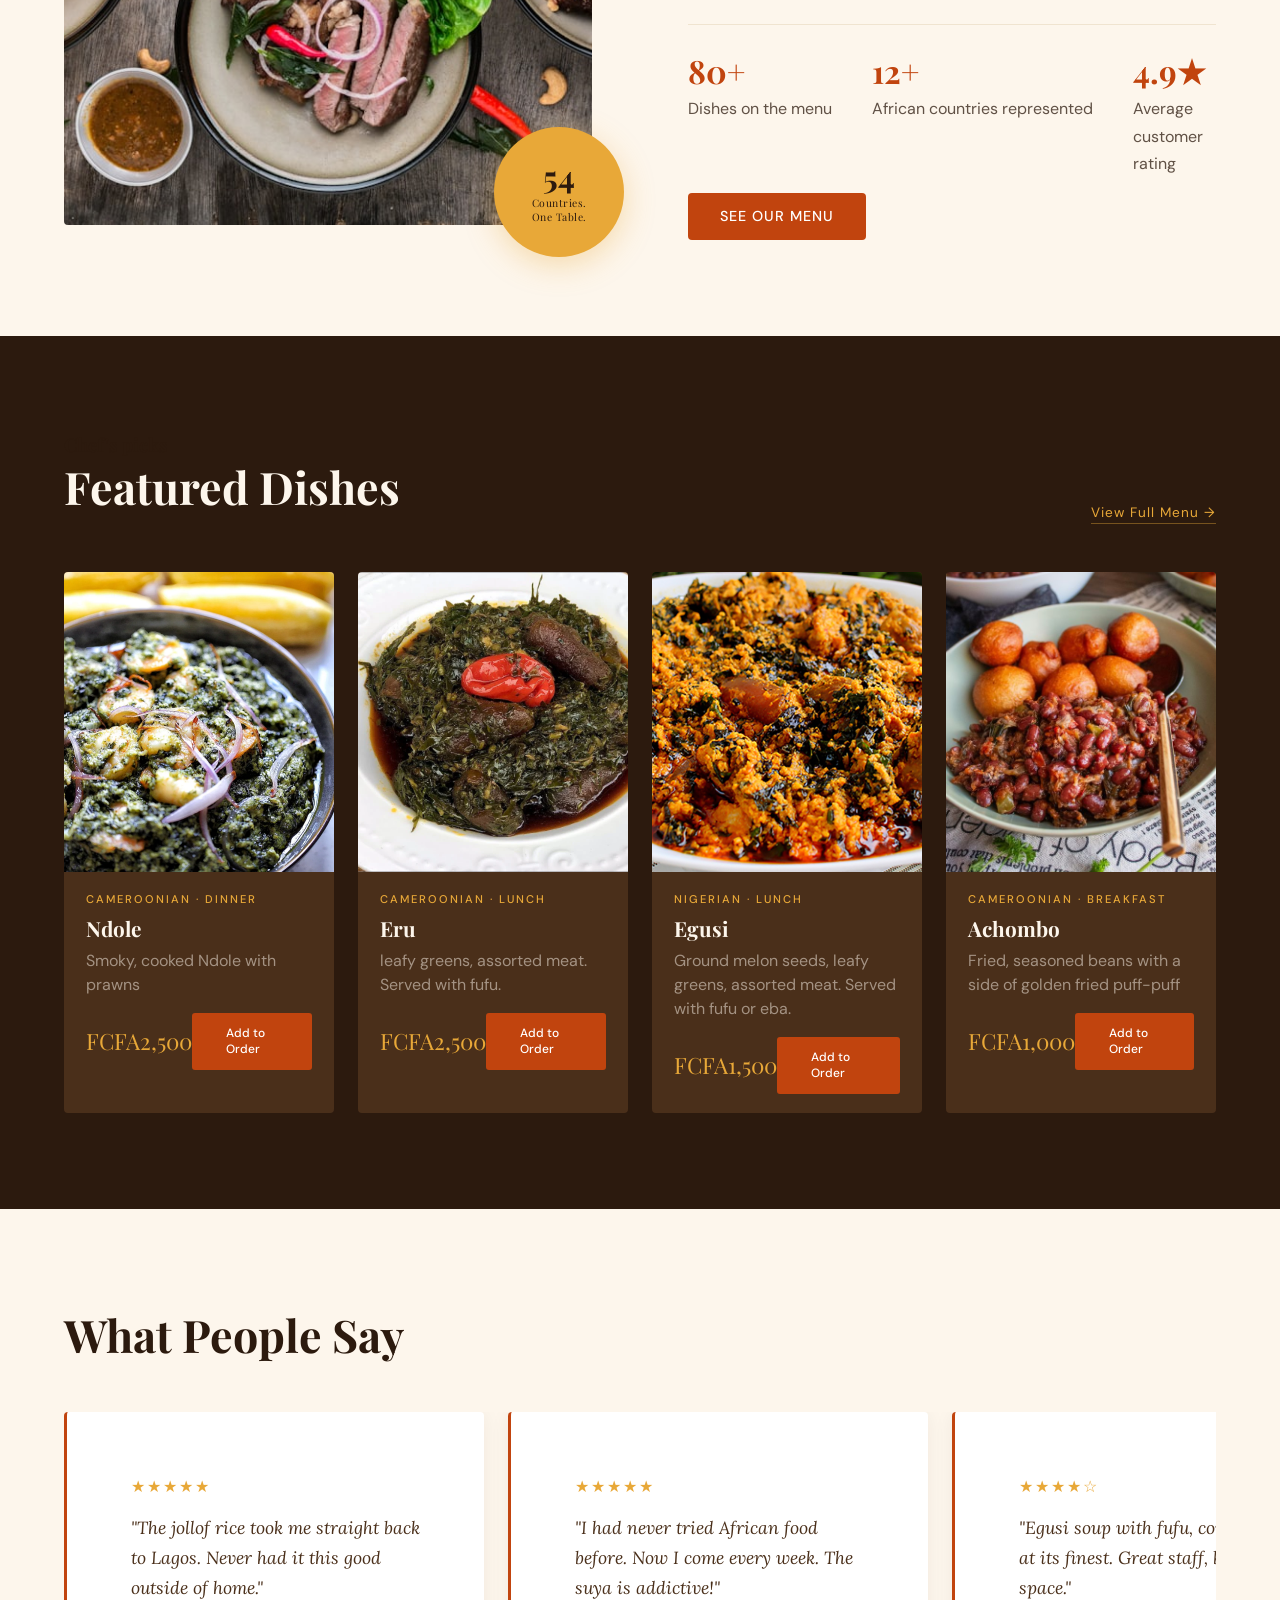
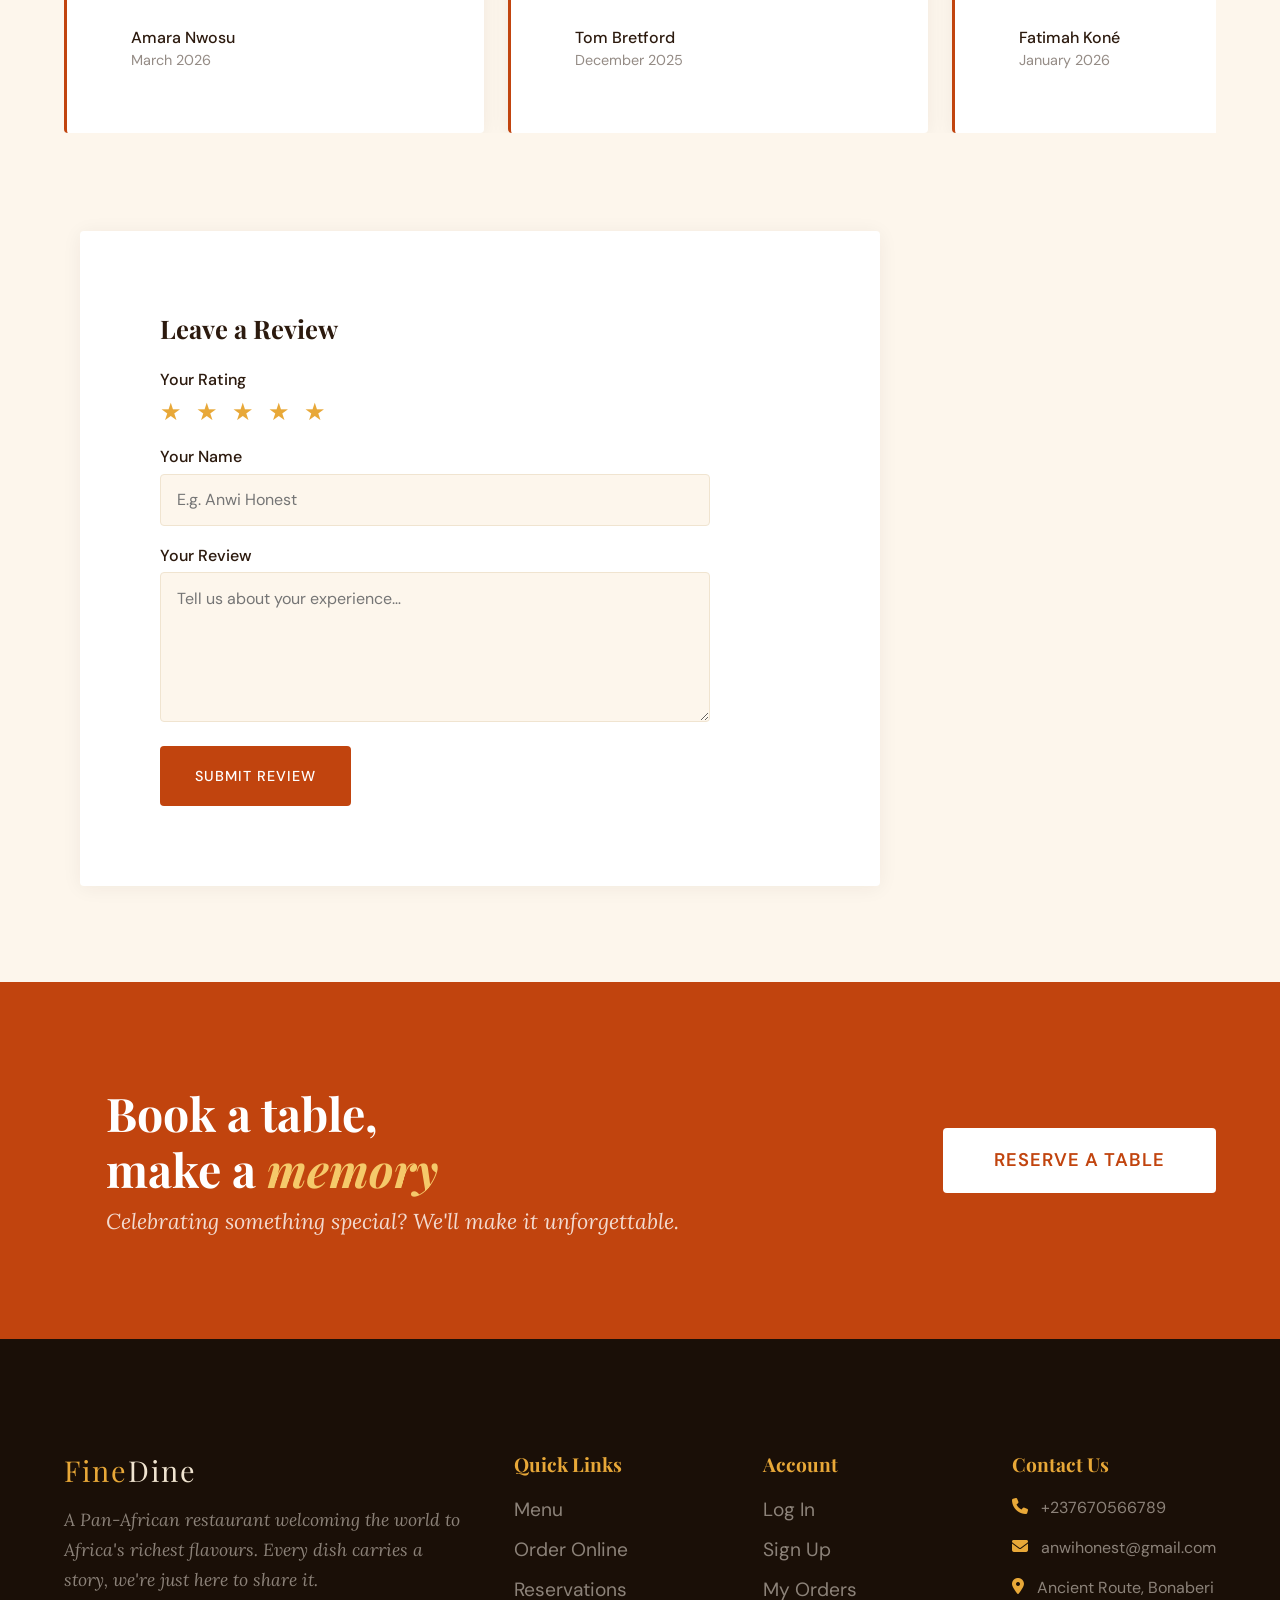
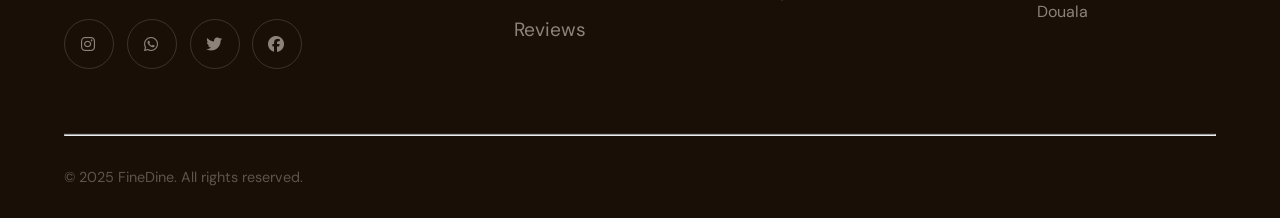
==== commit 30306857: ""almost"" ====
--- a/index.html
+++ b/index.html
@@ -3,16 +3,11 @@
 <head>
     <meta charset="UTF-8">
     <meta name="viewport" content="width=device-width, initial-scale=1.0">
-    <link rel="shortcut icon" href="assets/images/index/logo.png" type="image/x-icon">
+    <link rel="shortcut icon" href="assets/images/index/favicon.ico" type="image/x-icon">
     <title>FineDine</title>
     <link href="https://fonts.googleapis.com/css2?family=Playfair+Display:ital,wght@0,400;0,700;1,400&family=Lora:wght@400;500&family=DM+Sans:wght@300;400;500&display=swap" rel="stylesheet"/>
-<<<<<<< HEAD
-    <link rel="stylesheet" href="../Restaurant/assets/css/location.css">
-    <link rel="stylesheet" href="../assets/css/header-footer.css">
-=======
     <link rel="stylesheet" href="assets/css/index.css">
     <link rel="stylesheet" href="assets/css/header-footer.css">
->>>>>>> 59bded8fb918321f6a478ce93f52fcb6b7788952
     <link rel="stylesheet" href="https://cdnjs.cloudflare.com/ajax/libs/font-awesome/6.5.0/css/all.min.css" />
     <link href="https://fonts.googleapis.com/css2?family=Playfair+Display:ital,wght@0,400;0,700;1,400&family=DM+Sans:wght@300;400;500&display=swap" rel="stylesheet"/>
 </head>
@@ -22,22 +17,22 @@
         <ul>
             <li><a href="index.html">Home</a></li>
             <li><a href="pages/menu.html">Menu</a></li>
-            <li><a href="order.html">Order</a></li>
-            <li><a href="reservation.html">Reservations</a></li>
+            <li><a href="pages/order.html">Order</a></li>
+            <li><a href="pages/reservation.html">Reservations</a></li>
             <li><a href="index.html#reviews">Reviews</a></li>
-            <li class="local"><a href="location.html">Location</a></li>
+            <li class="local"><a href="pages/location.html">Location</a></li>
         </ul>
         <input type="search" id="nav-search" placeholder="🔍 Search dishes..." />
         <div>
-            <a href="pages/login.html">Log In</a>
+            <!-- <a href="pages/login.html">Log In</a> -->
             <a href="pages/signup.html">Sign Up</a>
         </div>
     </nav>
 <section id="hero">
   <h1>Taste of the<br/><em>Motherland</em></h1>
   <p>From Achombo to Ndole, every dish tells a story. Pull up a chair, bring your appetite, and travel Africa one plate at a time</p>
- <div> <a href="menu.html">Explore the Menu</a>
-  <a href="order.html">Order Now</a></div>
+ <div> <a href="pages/menu.html">Explore the Menu</a>
+  <a href="pages/order.html">Order Now</a></div>
 </section>
 
 <div id="highlights">
@@ -98,14 +93,14 @@
   </div>
 </div>
 
-    <a href="menu.html">See Our Menu</a>
+    <a href="pages/menu.html">See Our Menu</a>
   </div>
 </section>
 
 <section id="featured">
   <h3 id="picks">Chef's picks</h3>
   <div id="featured-head"><h2>Featured Dishes</h2>
-  <a href="menu.html">View Full Menu →</a></div>
+  <a href="pages/menu.html">View Full Menu →</a></div>
 
   <div id="dishes-grid">
 
@@ -265,7 +260,7 @@
   <div id="footer-grid">
 
     <div id="footer-brand">
-      <a href="./index.html">Fine<span>Dine</span></a>
+      <a href="index.html">Fine<span>Dine</span></a>
       <p>A Pan-African restaurant welcoming the world to Africa's richest flavours. Every dish carries a story, we're just here to share it.</p>
       <div id="footer-social">
         <a href="#"><i class="fab fa-instagram"></i></a>
@@ -278,9 +273,9 @@
     <div class="footer-col">
       <h4>Quick Links</h4>
       <ul>
-        <li><a href="menu.html">Menu</a></li>
-        <li><a href="order.html">Order Online</a></li>
-        <li><a href="reservation.html">Reservations</a></li>
+        <li><a href="pages/menu.html">Menu</a></li>
+        <li><a href="pages/order.html">Order Online</a></li>
+        <li><a href="pages/reservation.html">Reservations</a></li>
         <li><a href="index.html#reviews">Reviews</a></li>
       </ul>
     </div>
@@ -288,9 +283,9 @@
     <div class="footer-col">
       <h4>Account</h4>
       <ul>
-        <li><a href="login.html">Log In</a></li>
-        <li><a href="signup.html">Sign Up</a></li>
-        <li><a href="order.html">My Orders</a></li>
+        <li><a href="pages/login.html">Log In</a></li>
+        <li><a href="pages/signup.html">Sign Up</a></li>
+        <li><a href="pages/order.html">My Orders</a></li>
       </ul>
     </div>
 
--- a/assets/css/header-footer.css
+++ b/assets/css/header-footer.css
@@ -224,11 +224,42 @@
 }
 @media (max-width: 1024px) {
   nav {
-    padding: 1rem 2rem;
+    padding: 0.8rem 1.2rem;
+    gap: 0.5rem;
+  }
+
+  #nav-logo {
+    font-size: 1.1rem;
+  }
+
+  #nav-logo img {
+    width: 30px;
+    height: 30px;
   }
 
   nav ul {
-    gap: 1.2rem;
+    gap: 0.6rem;
+  }
+
+  nav ul a {
+    font-size: 0.7rem;
+    letter-spacing: 0;
+  }
+
+  #nav-search {
+    width: 100px;
+    font-size: 0.72rem;
+    padding: 0.3rem 0.7rem;
+  }
+
+  nav div {
+    gap: 0.4rem;
+  }
+
+  nav div a:first-child,
+  nav div a:last-child {
+    padding: 0.35rem 0.8rem;
+    font-size: 0.72rem;
   }
 }
 
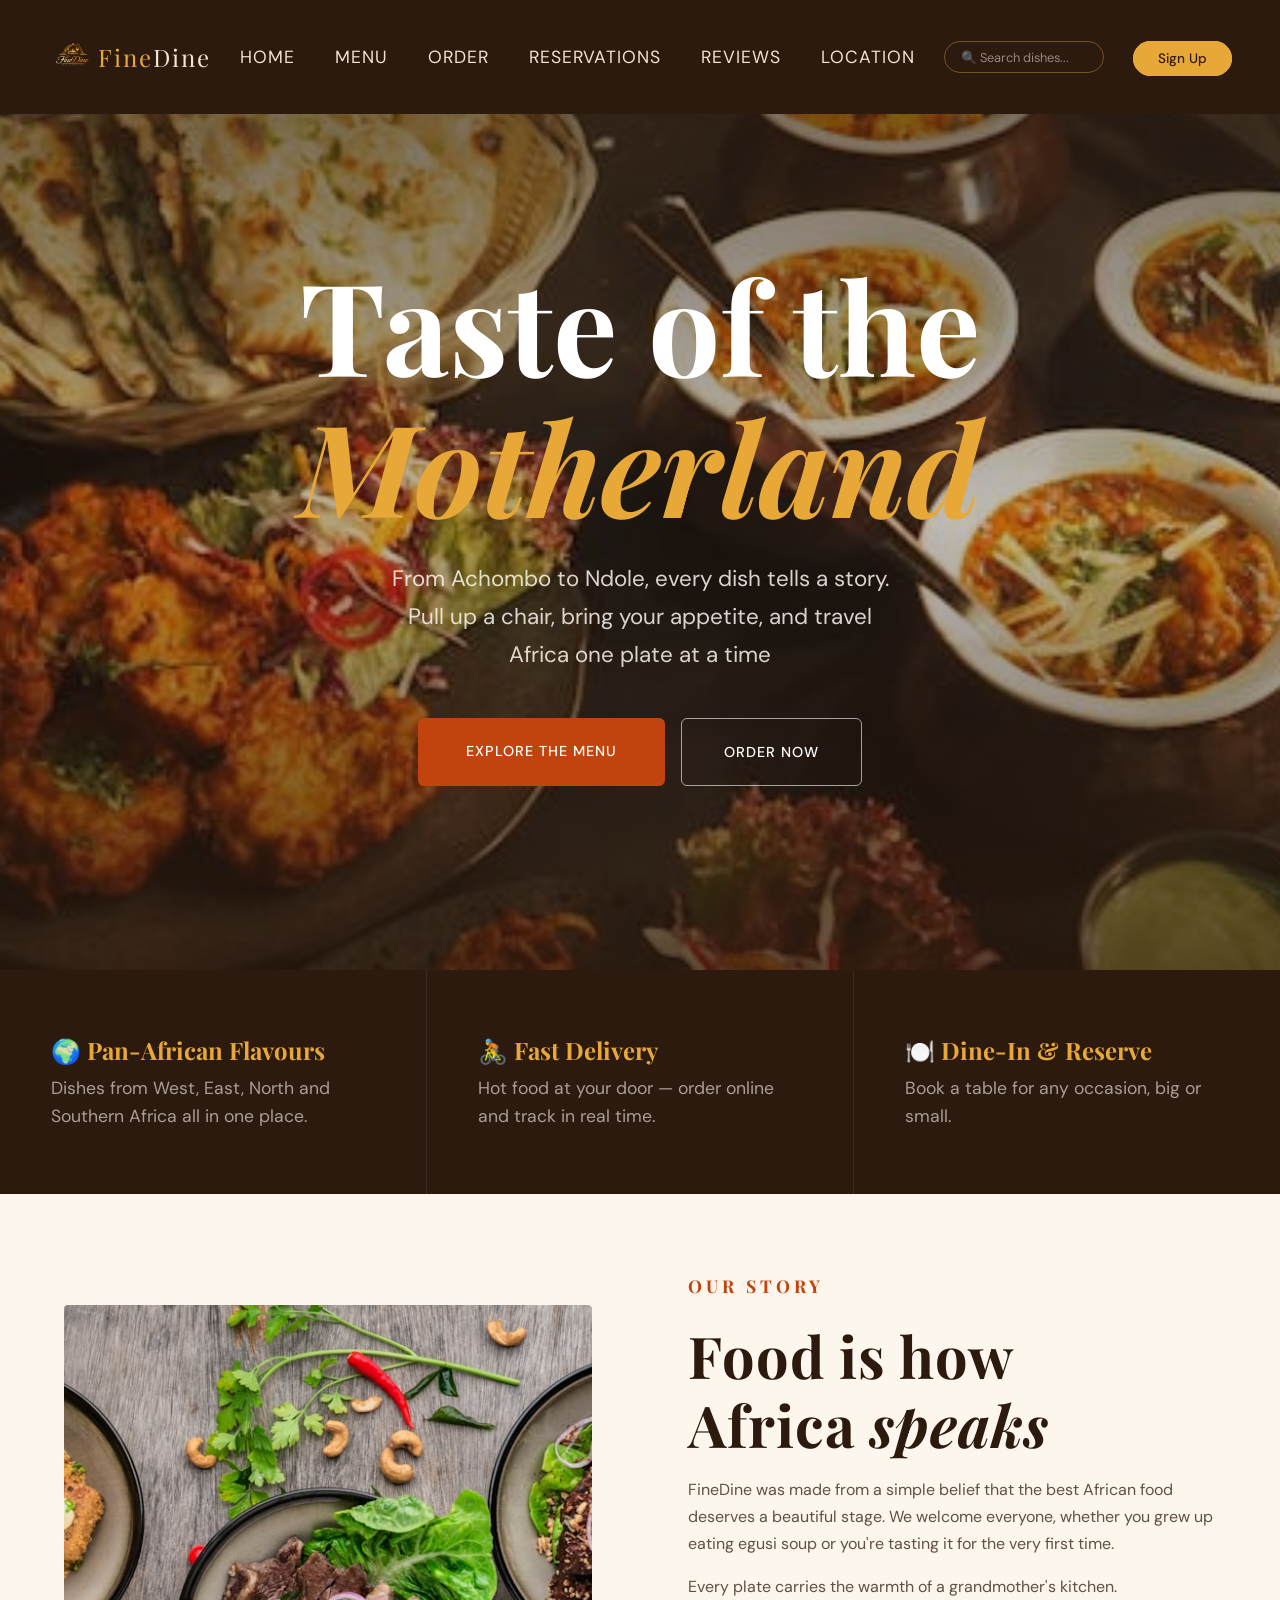
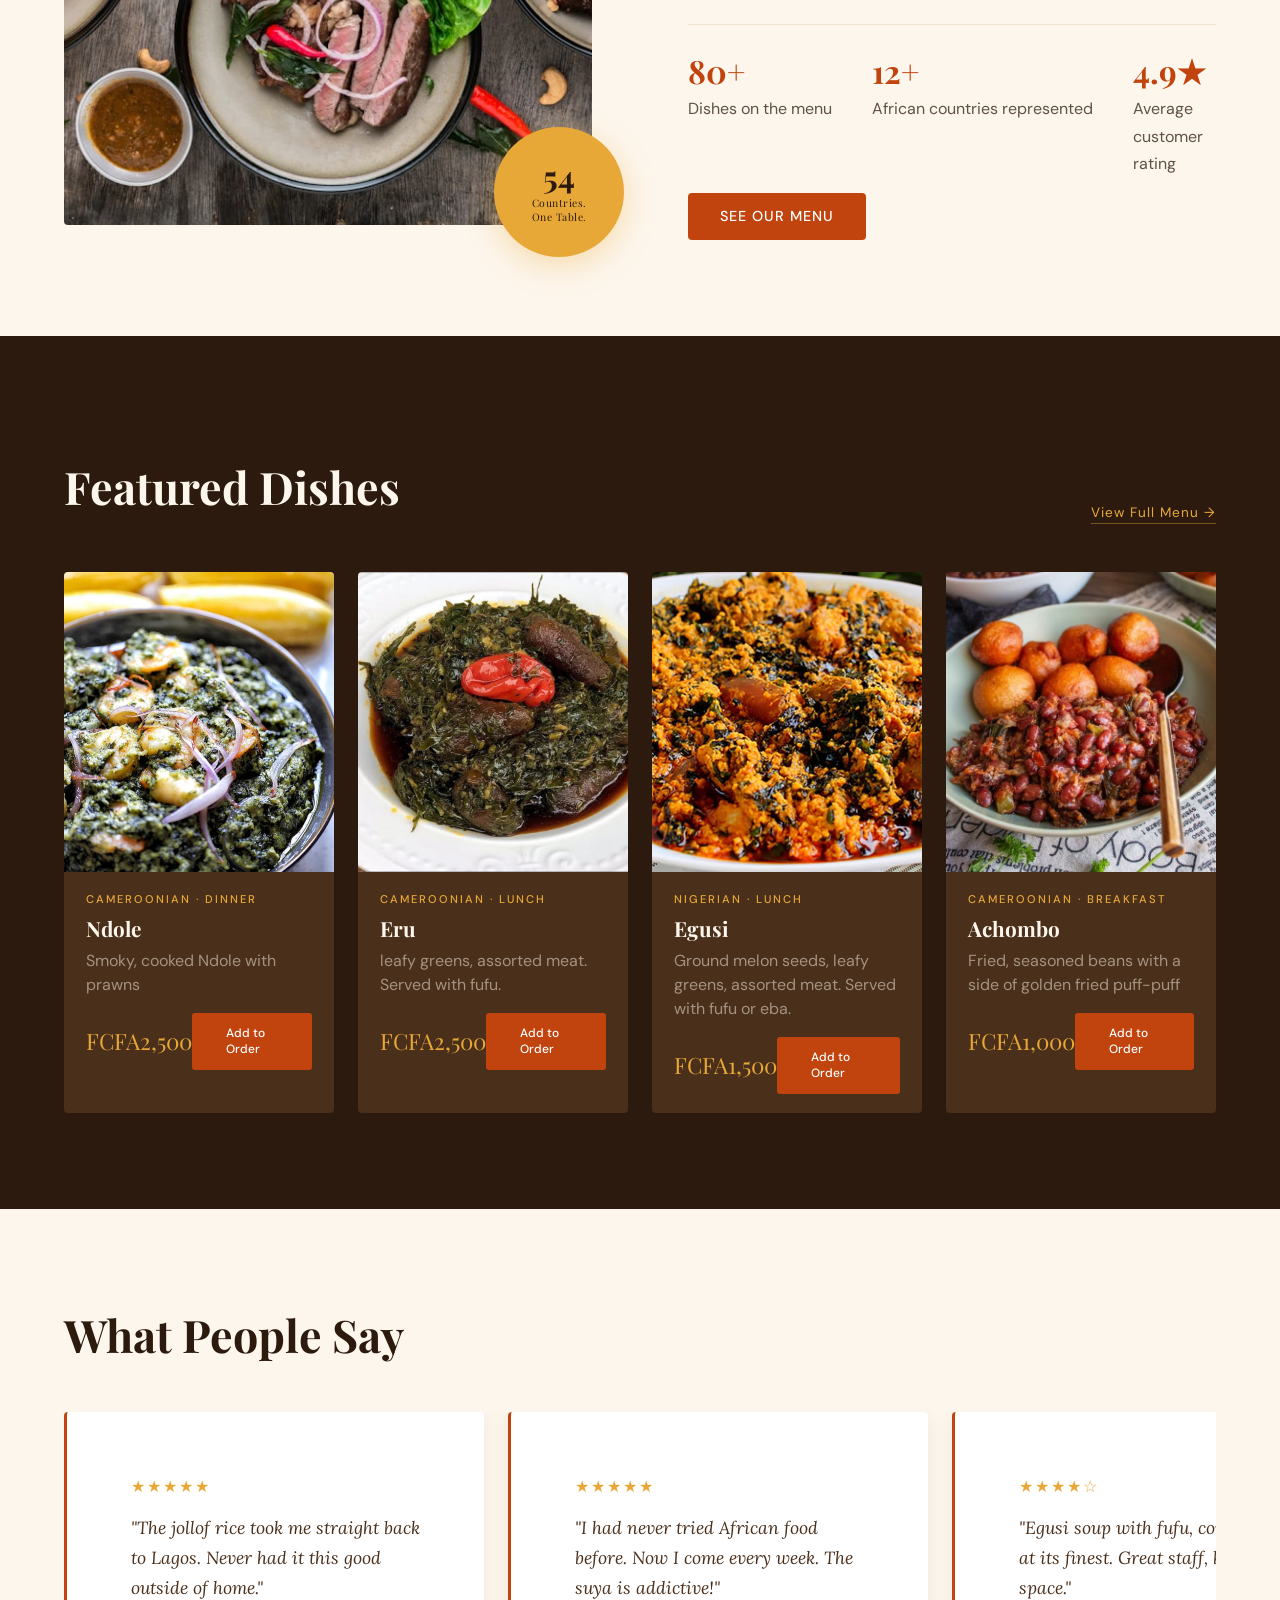
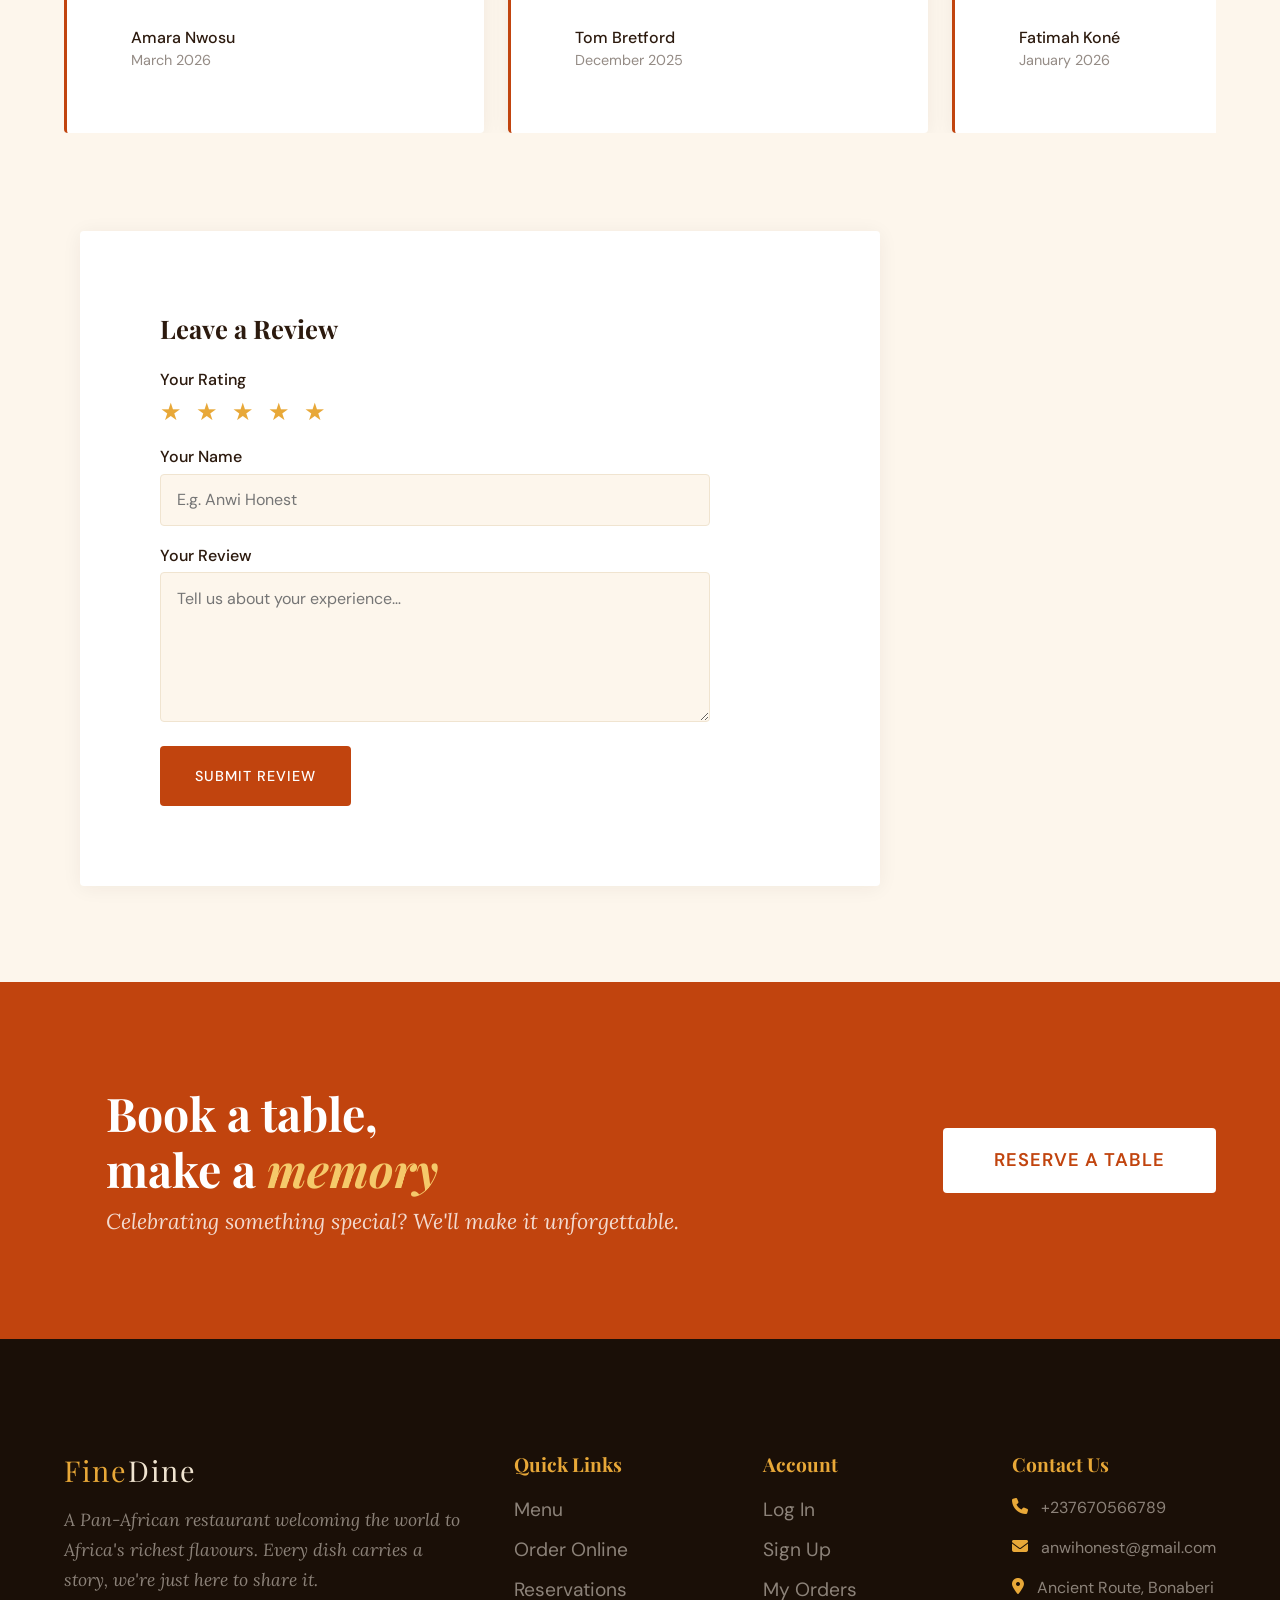
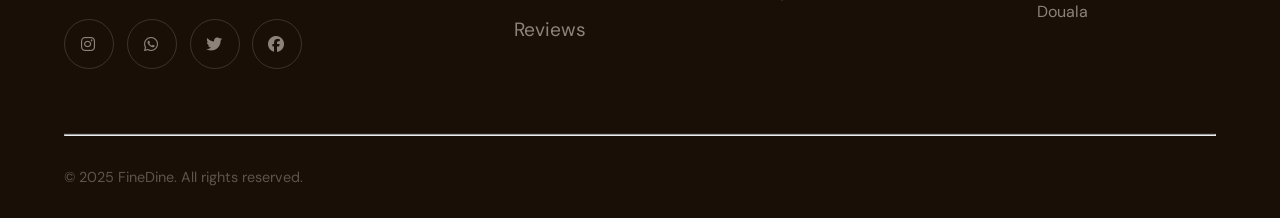
==== commit a6ea3690: ""final commit"" ====
--- a/index.html
+++ b/index.html
@@ -105,7 +105,7 @@
   <div id="dishes-grid">
 
     <div class="dish-card">
-       <img src="assets/images/index/ndole.png" alt="Ndole">
+       <img src="assets/images/index/ndole.png" alt="Ndole" loading="lazy">
     <div class="dish-info">
       <p class="dish-category">Cameroonian · Dinner</p>
       <h3>Ndole</h3>
@@ -117,7 +117,7 @@
 </div>
 
     <div class="dish-card">
-      <img src="assets/images/index/eru.png" alt="Eru Soup" />
+      <img src="assets/images/index/eru.png" alt="Eru Soup" loading="lazy"/>
       <div class="dish-info">
       <p class="dish-category">Cameroonian · Lunch</p>
       <h3>Eru</h3>
@@ -129,7 +129,7 @@
     </div>
 
     <div class="dish-card">
-      <img src="assets/images/index/egusi.png" alt="Egusi" />
+      <img src="assets/images/index/egusi.png" alt="Egusi" loading="lazy"/>
       <div class="dish-info">
       <p class="dish-category">Nigerian · Lunch</p>
       <h3>Egusi</h3>
@@ -141,7 +141,7 @@
     </div>
 
     <div class="dish-card">
-      <img src="assets/images/index/achombo.png" alt="achombo" />
+      <img src="assets/images/index/achombo.png" alt="achombo" loading="lazy"/>
       <div class="dish-info">
       <p class="dish-category">Cameroonian · Breakfast</p>
       <h3>Achombo</h3>
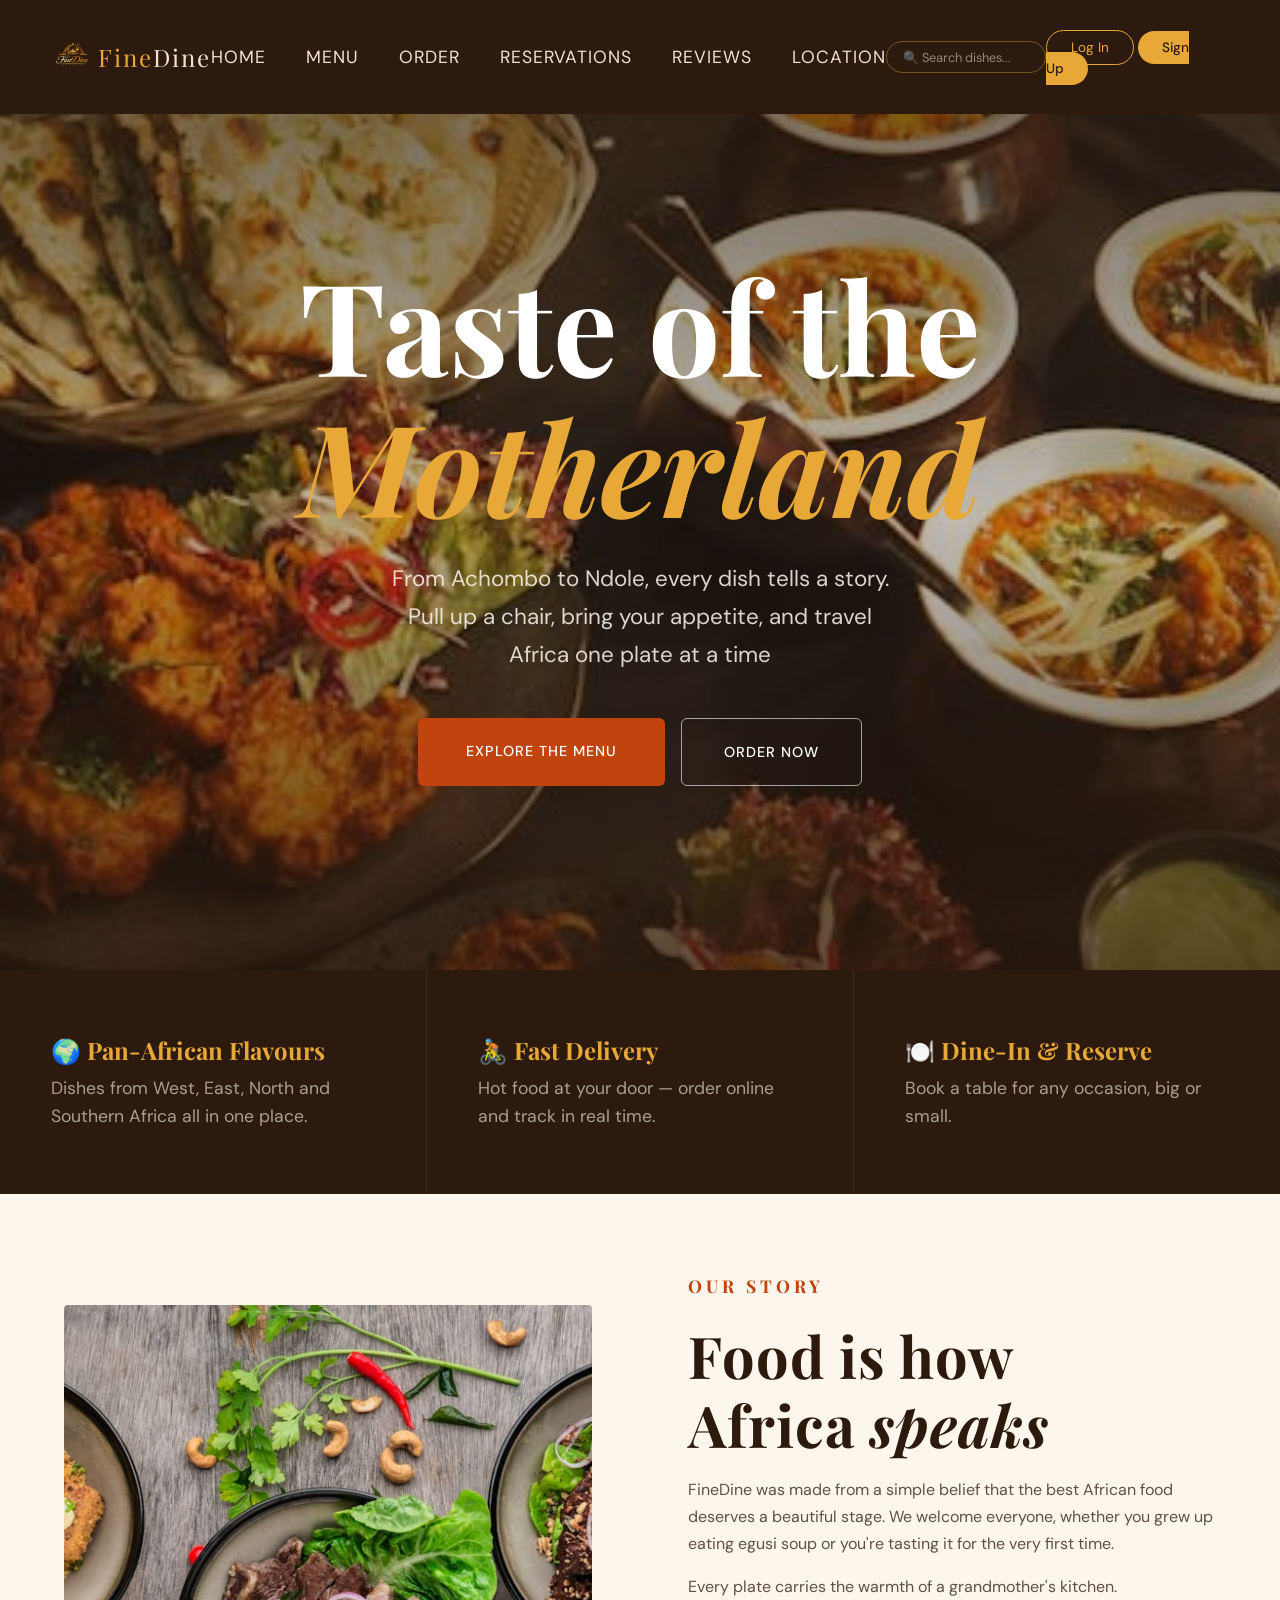
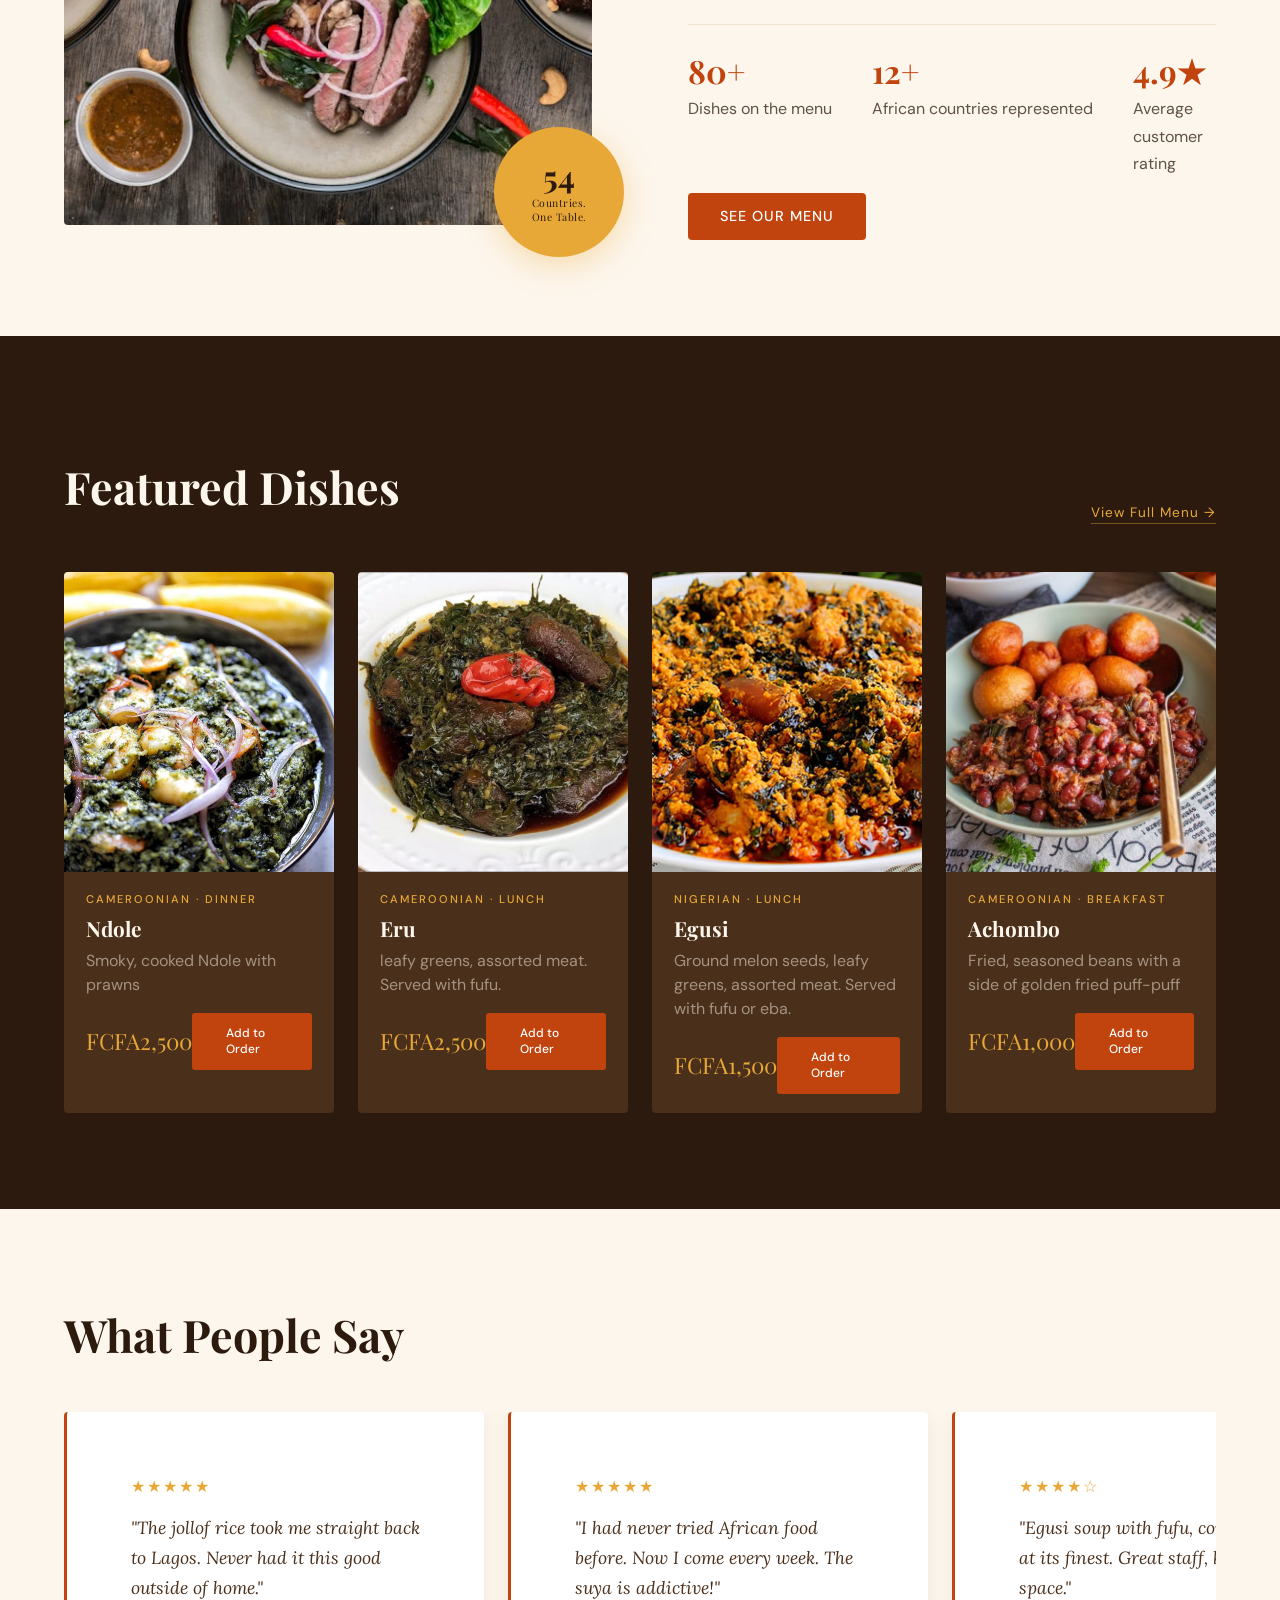
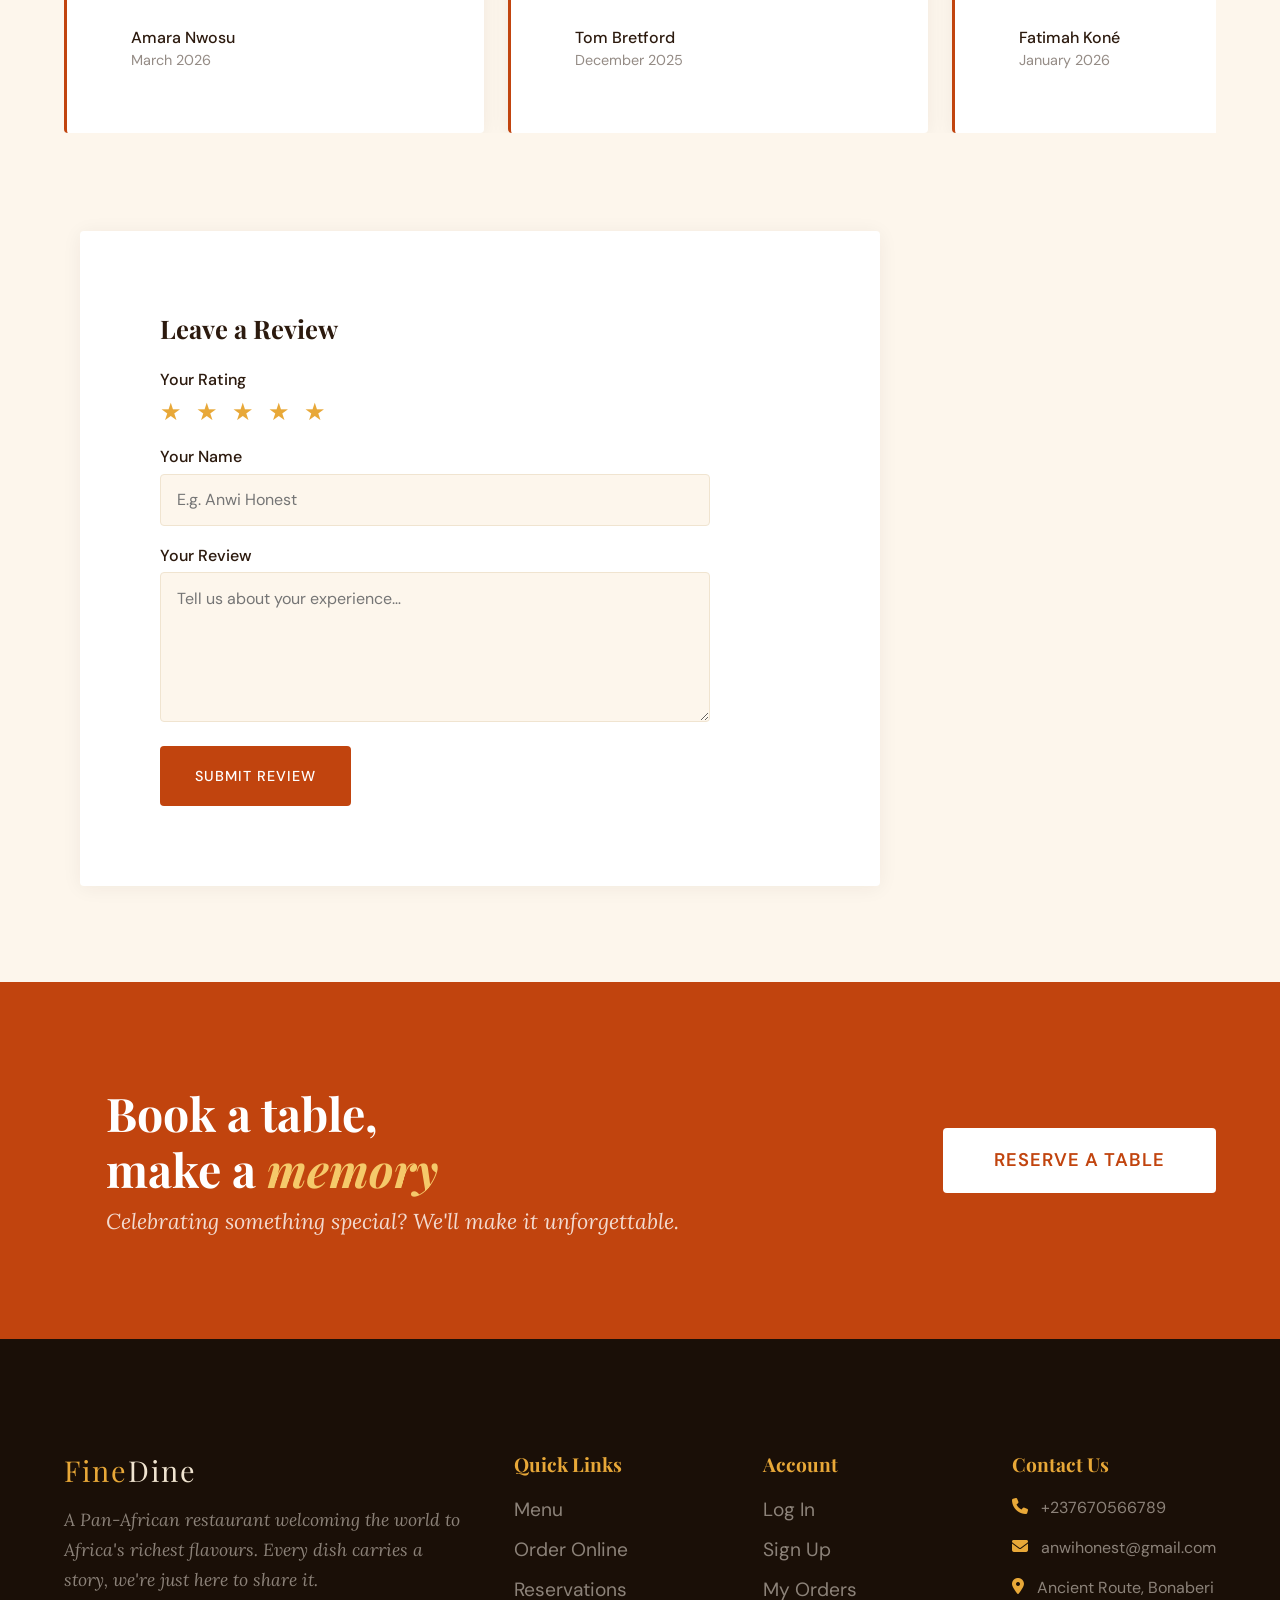
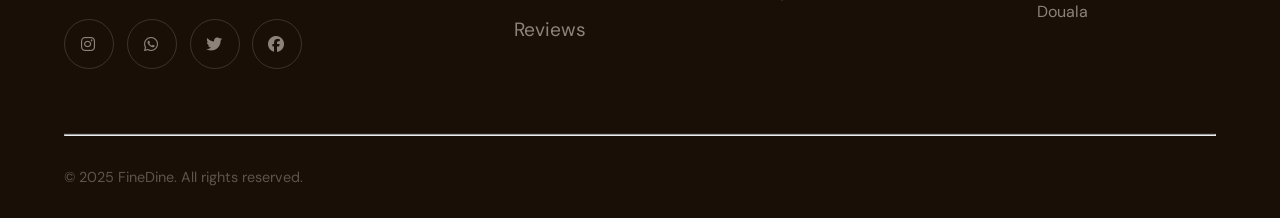
==== commit bd8789a8: "assets/css/location.css modified" ====
--- a/index.html
+++ b/index.html
@@ -3,7 +3,7 @@
 <head>
     <meta charset="UTF-8">
     <meta name="viewport" content="width=device-width, initial-scale=1.0">
-    <link rel="shortcut icon" href="assets/images/index/favicon.ico" type="image/x-icon">
+    <link rel="shortcut icon" href="assets/images/index/logo.png" type="image/x-icon">
     <title>FineDine</title>
     <link href="https://fonts.googleapis.com/css2?family=Playfair+Display:ital,wght@0,400;0,700;1,400&family=Lora:wght@400;500&family=DM+Sans:wght@300;400;500&display=swap" rel="stylesheet"/>
     <link rel="stylesheet" href="assets/css/index.css">
@@ -17,22 +17,22 @@
         <ul>
             <li><a href="index.html">Home</a></li>
             <li><a href="pages/menu.html">Menu</a></li>
-            <li><a href="pages/order.html">Order</a></li>
-            <li><a href="pages/reservation.html">Reservations</a></li>
+            <li><a href="order.html">Order</a></li>
+            <li><a href="reservation.html">Reservations</a></li>
             <li><a href="index.html#reviews">Reviews</a></li>
-            <li class="local"><a href="pages/location.html">Location</a></li>
+            <li class="local"><a href="/location.html">Location</a></li>
         </ul>
         <input type="search" id="nav-search" placeholder="🔍 Search dishes..." />
         <div>
-            <!-- <a href="pages/login.html">Log In</a> -->
+            <a href="pages/login.html">Log In</a>
             <a href="pages/signup.html">Sign Up</a>
         </div>
     </nav>
 <section id="hero">
   <h1>Taste of the<br/><em>Motherland</em></h1>
   <p>From Achombo to Ndole, every dish tells a story. Pull up a chair, bring your appetite, and travel Africa one plate at a time</p>
- <div> <a href="pages/menu.html">Explore the Menu</a>
-  <a href="pages/order.html">Order Now</a></div>
+ <div> <a href="menu.html">Explore the Menu</a>
+  <a href="order.html">Order Now</a></div>
 </section>
 
 <div id="highlights">
@@ -93,19 +93,19 @@
   </div>
 </div>
 
-    <a href="pages/menu.html">See Our Menu</a>
+    <a href="menu.html">See Our Menu</a>
   </div>
 </section>
 
 <section id="featured">
   <h3 id="picks">Chef's picks</h3>
   <div id="featured-head"><h2>Featured Dishes</h2>
-  <a href="pages/menu.html">View Full Menu →</a></div>
+  <a href="menu.html">View Full Menu →</a></div>
 
   <div id="dishes-grid">
 
     <div class="dish-card">
-       <img src="assets/images/index/ndole.png" alt="Ndole" loading="lazy">
+       <img src="assets/images/index/ndole.png" alt="Ndole">
     <div class="dish-info">
       <p class="dish-category">Cameroonian · Dinner</p>
       <h3>Ndole</h3>
@@ -117,7 +117,7 @@
 </div>
 
     <div class="dish-card">
-      <img src="assets/images/index/eru.png" alt="Eru Soup" loading="lazy"/>
+      <img src="assets/images/index/eru.png" alt="Eru Soup" />
       <div class="dish-info">
       <p class="dish-category">Cameroonian · Lunch</p>
       <h3>Eru</h3>
@@ -129,7 +129,7 @@
     </div>
 
     <div class="dish-card">
-      <img src="assets/images/index/egusi.png" alt="Egusi" loading="lazy"/>
+      <img src="assets/images/index/egusi.png" alt="Egusi" />
       <div class="dish-info">
       <p class="dish-category">Nigerian · Lunch</p>
       <h3>Egusi</h3>
@@ -141,7 +141,7 @@
     </div>
 
     <div class="dish-card">
-      <img src="assets/images/index/achombo.png" alt="achombo" loading="lazy"/>
+      <img src="assets/images/index/achombo.png" alt="achombo" />
       <div class="dish-info">
       <p class="dish-category">Cameroonian · Breakfast</p>
       <h3>Achombo</h3>
@@ -260,7 +260,7 @@
   <div id="footer-grid">
 
     <div id="footer-brand">
-      <a href="index.html">Fine<span>Dine</span></a>
+      <a href="./index.html">Fine<span>Dine</span></a>
       <p>A Pan-African restaurant welcoming the world to Africa's richest flavours. Every dish carries a story, we're just here to share it.</p>
       <div id="footer-social">
         <a href="#"><i class="fab fa-instagram"></i></a>
@@ -273,9 +273,9 @@
     <div class="footer-col">
       <h4>Quick Links</h4>
       <ul>
-        <li><a href="pages/menu.html">Menu</a></li>
-        <li><a href="pages/order.html">Order Online</a></li>
-        <li><a href="pages/reservation.html">Reservations</a></li>
+        <li><a href="menu.html">Menu</a></li>
+        <li><a href="order.html">Order Online</a></li>
+        <li><a href="reservation.html">Reservations</a></li>
         <li><a href="index.html#reviews">Reviews</a></li>
       </ul>
     </div>
@@ -283,9 +283,9 @@
     <div class="footer-col">
       <h4>Account</h4>
       <ul>
-        <li><a href="pages/login.html">Log In</a></li>
-        <li><a href="pages/signup.html">Sign Up</a></li>
-        <li><a href="pages/order.html">My Orders</a></li>
+        <li><a href="login.html">Log In</a></li>
+        <li><a href="signup.html">Sign Up</a></li>
+        <li><a href="order.html">My Orders</a></li>
       </ul>
     </div>
 
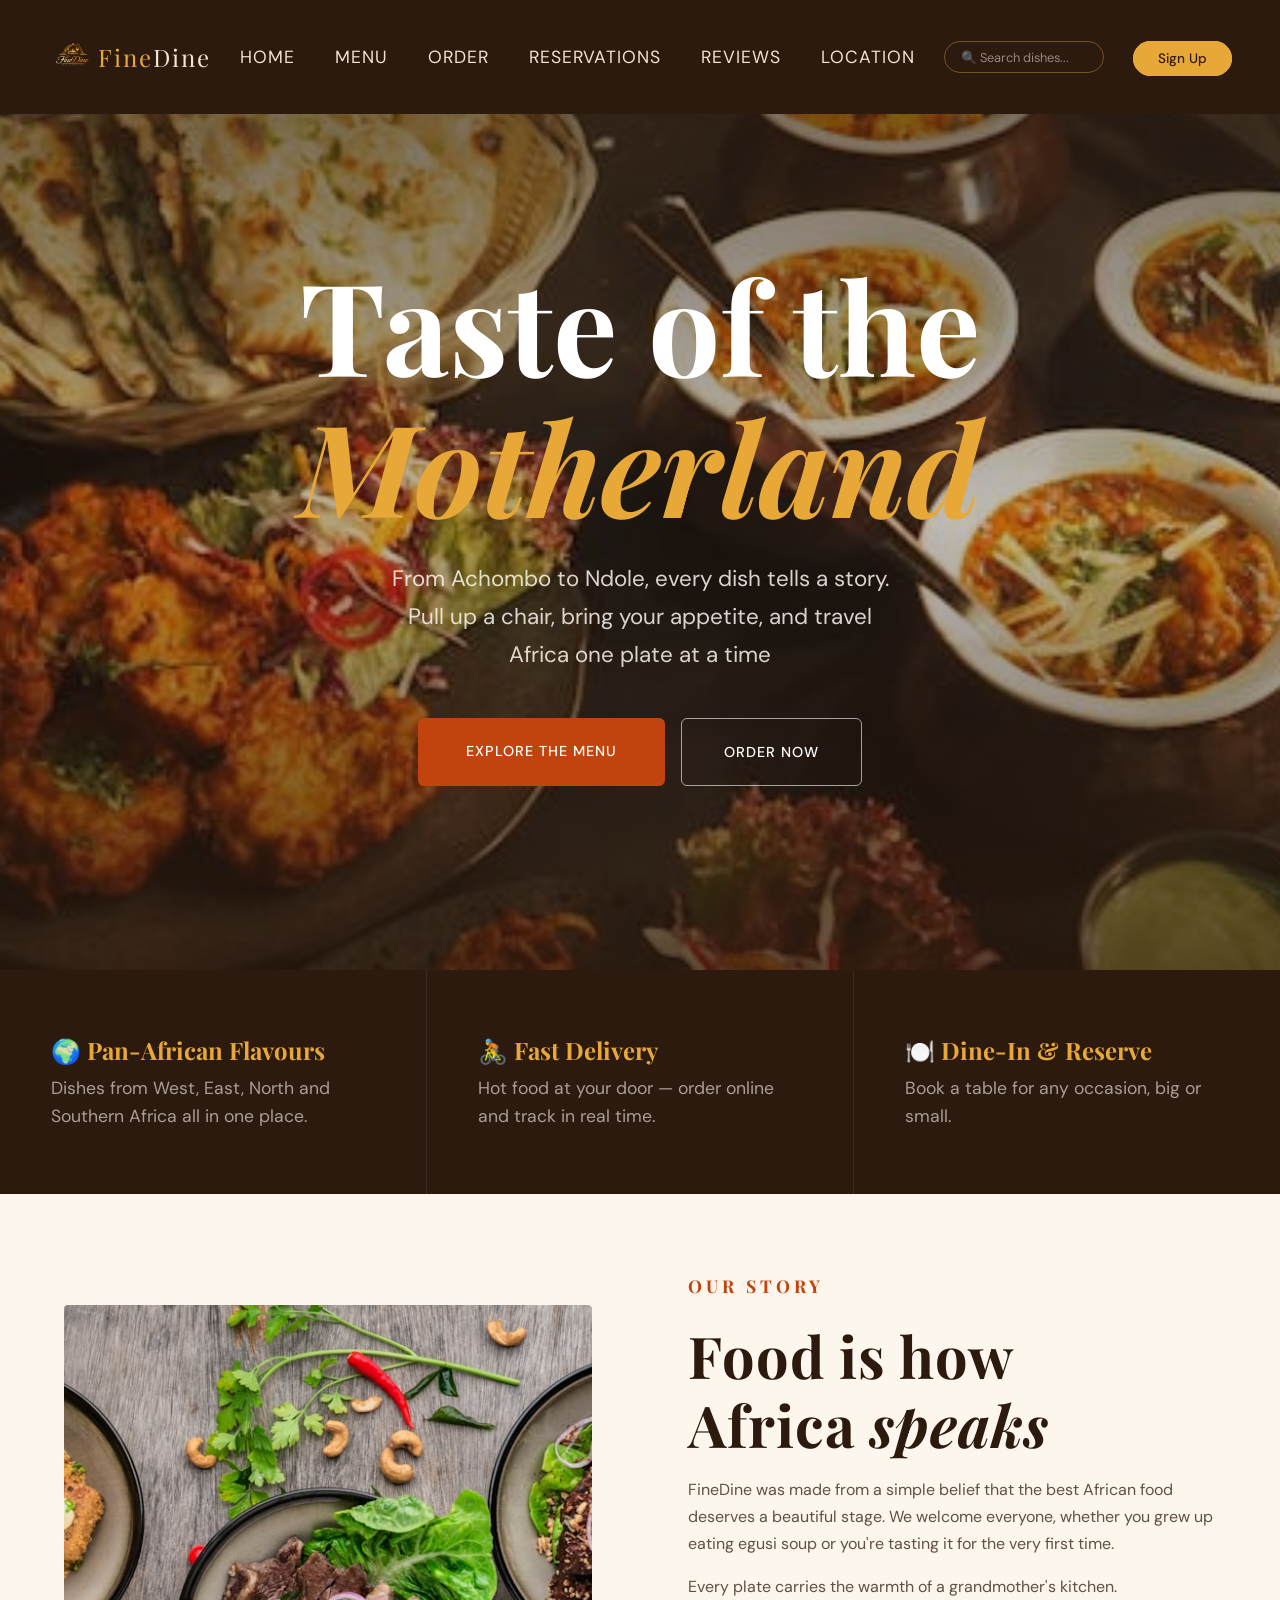
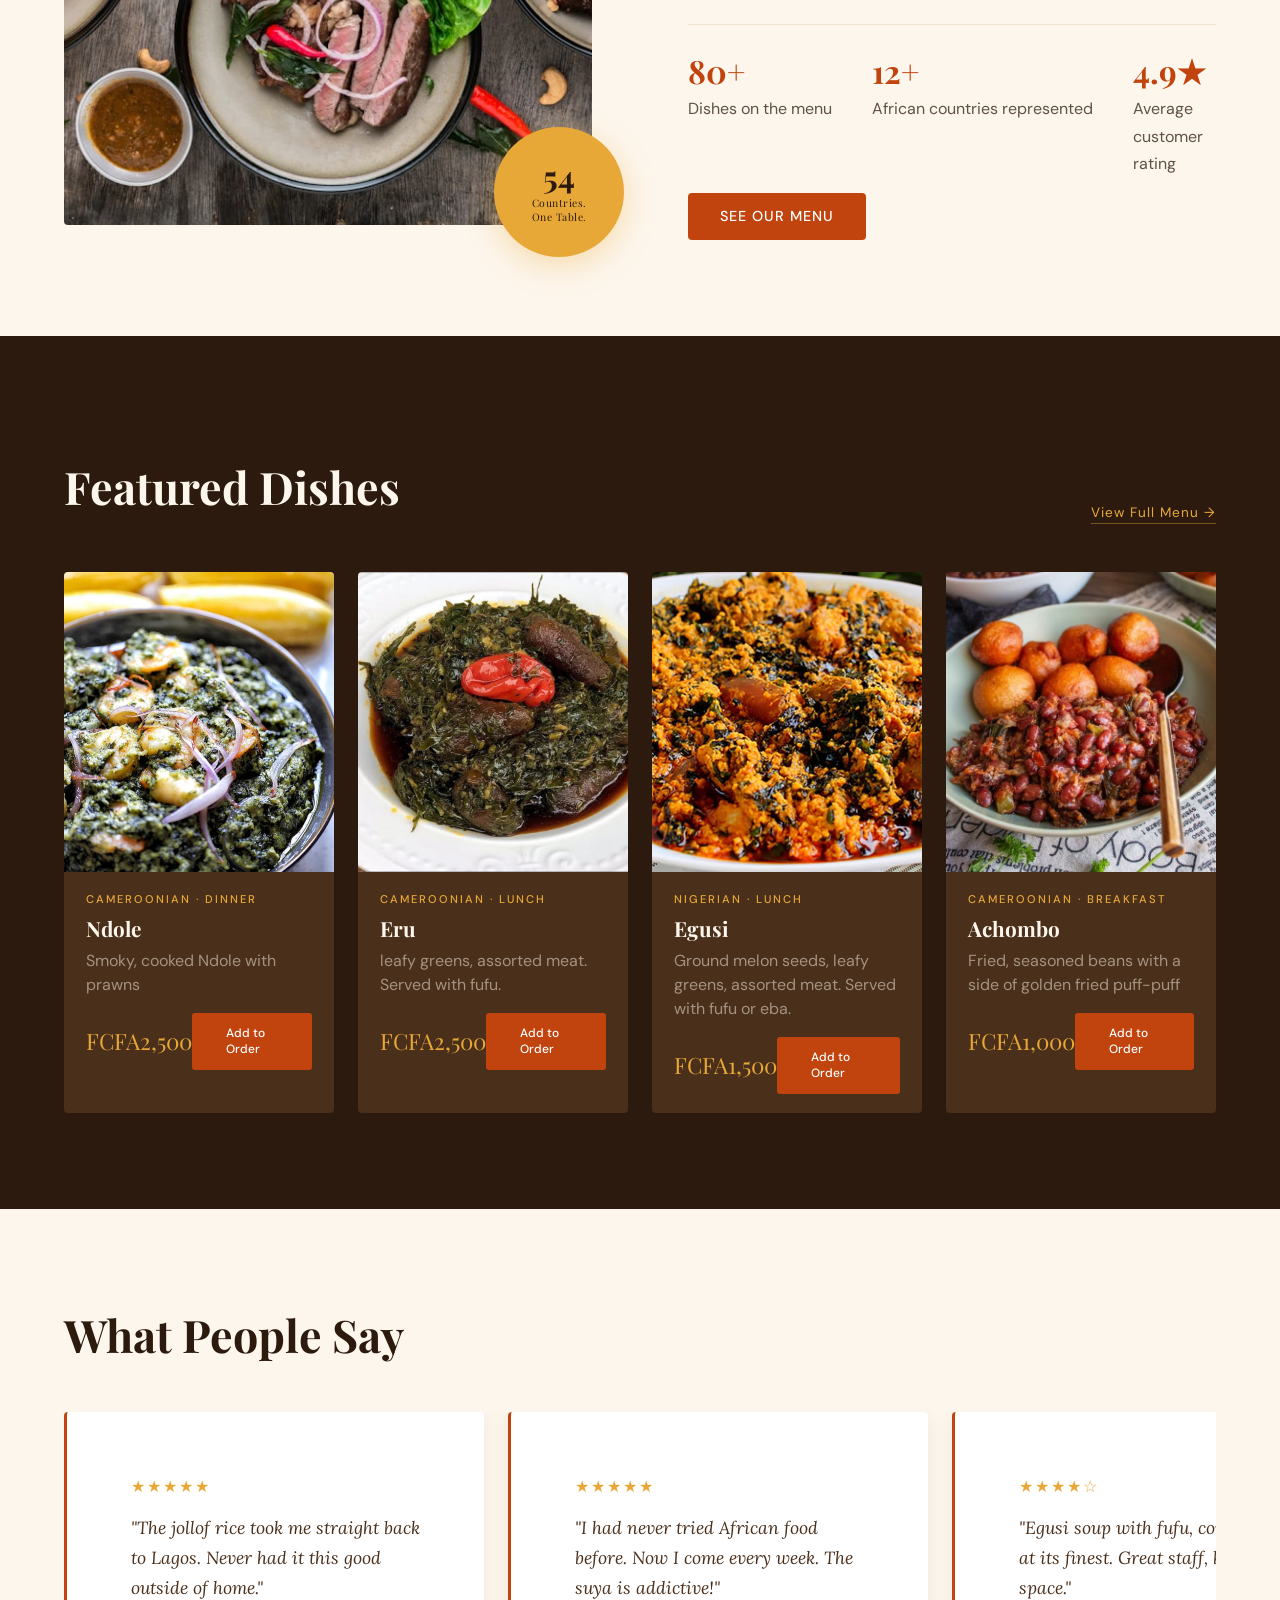
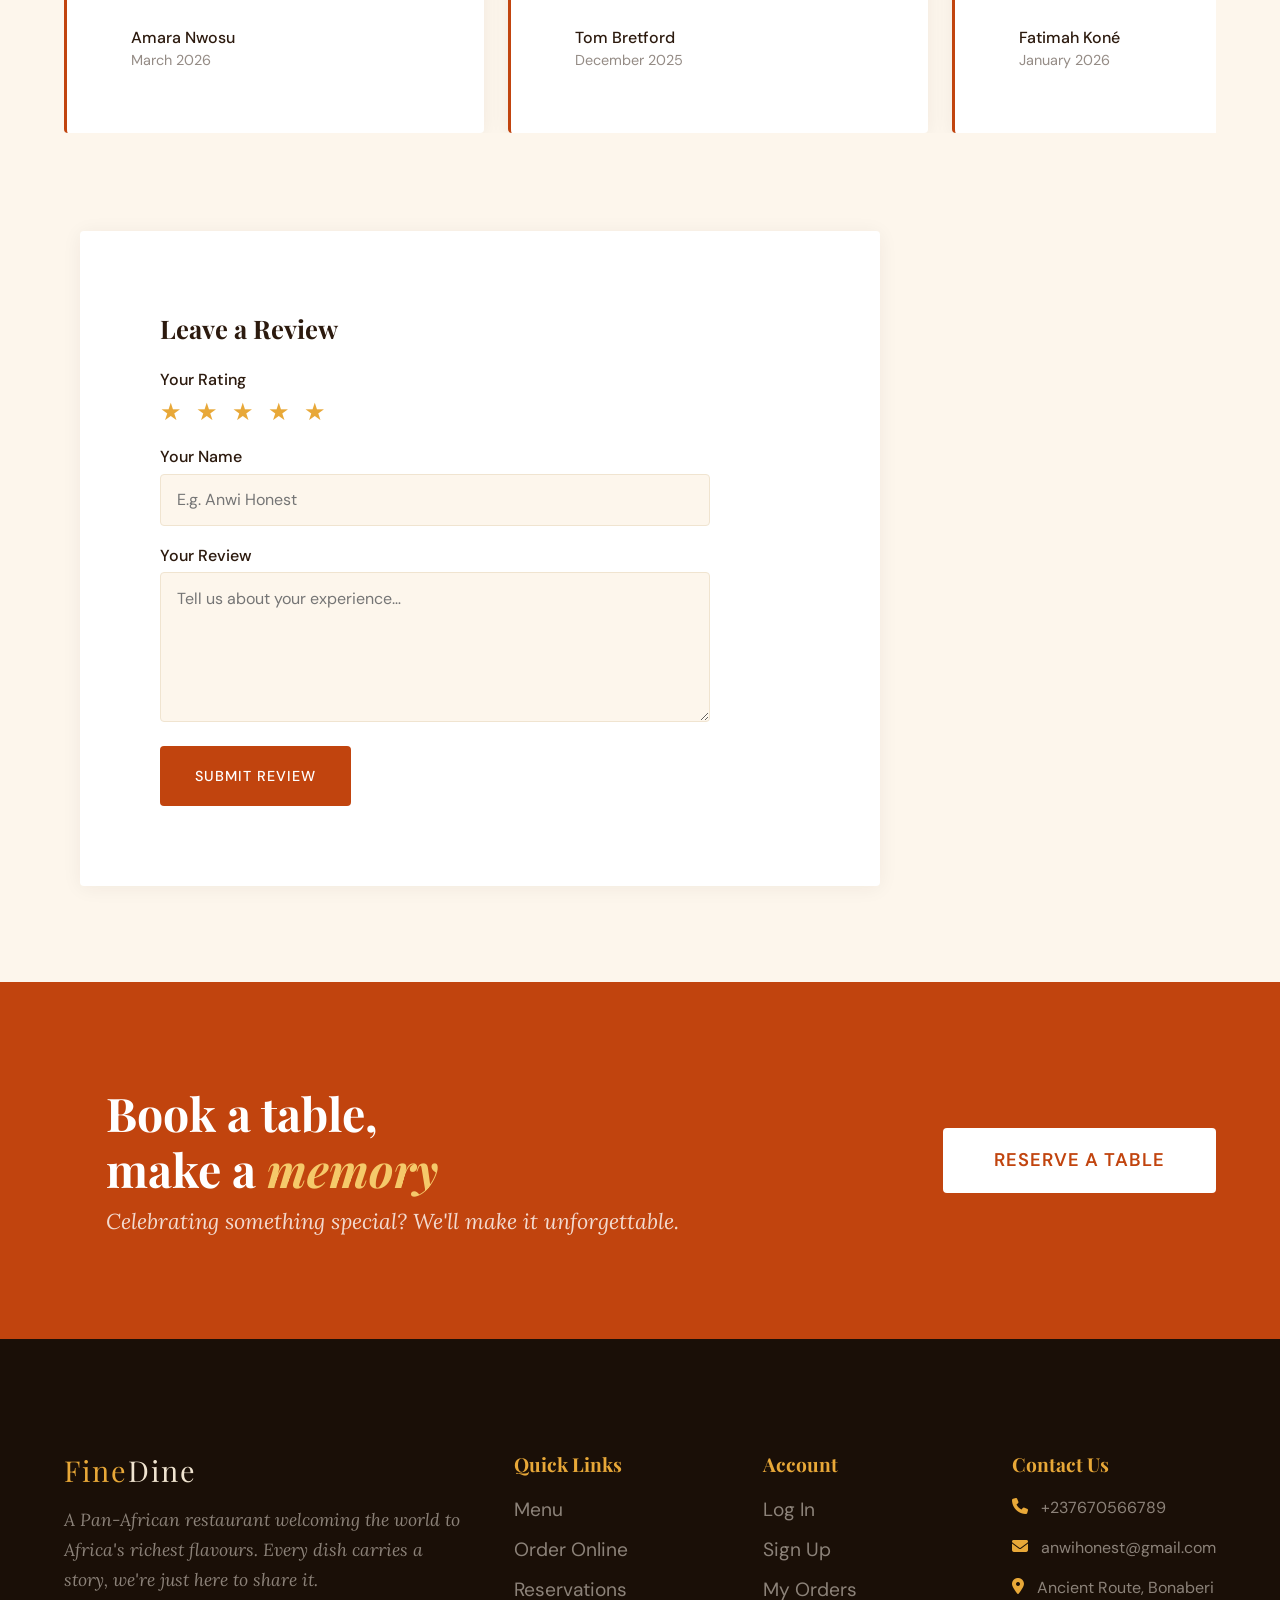
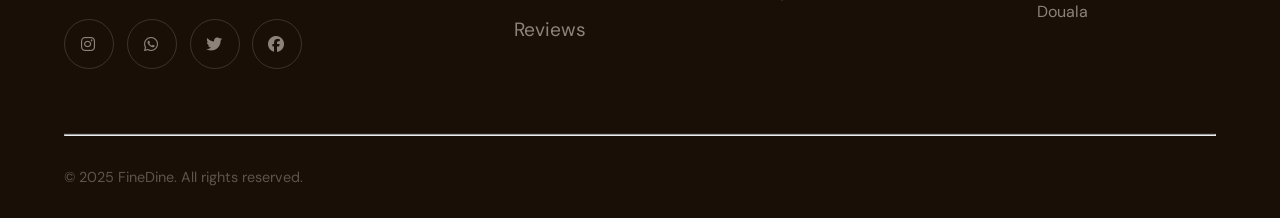
==== commit a79baa56: "Merge branch 'master' into jeff" ====
--- a/index.html
+++ b/index.html
@@ -3,7 +3,7 @@
 <head>
     <meta charset="UTF-8">
     <meta name="viewport" content="width=device-width, initial-scale=1.0">
-    <link rel="shortcut icon" href="assets/images/index/logo.png" type="image/x-icon">
+    <link rel="shortcut icon" href="assets/images/index/favicon.ico" type="image/x-icon">
     <title>FineDine</title>
     <link href="https://fonts.googleapis.com/css2?family=Playfair+Display:ital,wght@0,400;0,700;1,400&family=Lora:wght@400;500&family=DM+Sans:wght@300;400;500&display=swap" rel="stylesheet"/>
     <link rel="stylesheet" href="assets/css/index.css">
@@ -17,22 +17,22 @@
         <ul>
             <li><a href="index.html">Home</a></li>
             <li><a href="pages/menu.html">Menu</a></li>
-            <li><a href="order.html">Order</a></li>
-            <li><a href="reservation.html">Reservations</a></li>
+            <li><a href="pages/order.html">Order</a></li>
+            <li><a href="pages/reservation.html">Reservations</a></li>
             <li><a href="index.html#reviews">Reviews</a></li>
             <li class="local"><a href="/location.html">Location</a></li>
         </ul>
         <input type="search" id="nav-search" placeholder="🔍 Search dishes..." />
         <div>
-            <a href="pages/login.html">Log In</a>
+            <!-- <a href="pages/login.html">Log In</a> -->
             <a href="pages/signup.html">Sign Up</a>
         </div>
     </nav>
 <section id="hero">
   <h1>Taste of the<br/><em>Motherland</em></h1>
   <p>From Achombo to Ndole, every dish tells a story. Pull up a chair, bring your appetite, and travel Africa one plate at a time</p>
- <div> <a href="menu.html">Explore the Menu</a>
-  <a href="order.html">Order Now</a></div>
+ <div> <a href="pages/menu.html">Explore the Menu</a>
+  <a href="pages/order.html">Order Now</a></div>
 </section>
 
 <div id="highlights">
@@ -93,19 +93,19 @@
   </div>
 </div>
 
-    <a href="menu.html">See Our Menu</a>
+    <a href="pages/menu.html">See Our Menu</a>
   </div>
 </section>
 
 <section id="featured">
   <h3 id="picks">Chef's picks</h3>
   <div id="featured-head"><h2>Featured Dishes</h2>
-  <a href="menu.html">View Full Menu →</a></div>
+  <a href="pages/menu.html">View Full Menu →</a></div>
 
   <div id="dishes-grid">
 
     <div class="dish-card">
-       <img src="assets/images/index/ndole.png" alt="Ndole">
+       <img src="assets/images/index/ndole.png" alt="Ndole" loading="lazy">
     <div class="dish-info">
       <p class="dish-category">Cameroonian · Dinner</p>
       <h3>Ndole</h3>
@@ -117,7 +117,7 @@
 </div>
 
     <div class="dish-card">
-      <img src="assets/images/index/eru.png" alt="Eru Soup" />
+      <img src="assets/images/index/eru.png" alt="Eru Soup" loading="lazy"/>
       <div class="dish-info">
       <p class="dish-category">Cameroonian · Lunch</p>
       <h3>Eru</h3>
@@ -129,7 +129,7 @@
     </div>
 
     <div class="dish-card">
-      <img src="assets/images/index/egusi.png" alt="Egusi" />
+      <img src="assets/images/index/egusi.png" alt="Egusi" loading="lazy"/>
       <div class="dish-info">
       <p class="dish-category">Nigerian · Lunch</p>
       <h3>Egusi</h3>
@@ -141,7 +141,7 @@
     </div>
 
     <div class="dish-card">
-      <img src="assets/images/index/achombo.png" alt="achombo" />
+      <img src="assets/images/index/achombo.png" alt="achombo" loading="lazy"/>
       <div class="dish-info">
       <p class="dish-category">Cameroonian · Breakfast</p>
       <h3>Achombo</h3>
@@ -260,7 +260,7 @@
   <div id="footer-grid">
 
     <div id="footer-brand">
-      <a href="./index.html">Fine<span>Dine</span></a>
+      <a href="index.html">Fine<span>Dine</span></a>
       <p>A Pan-African restaurant welcoming the world to Africa's richest flavours. Every dish carries a story, we're just here to share it.</p>
       <div id="footer-social">
         <a href="#"><i class="fab fa-instagram"></i></a>
@@ -273,9 +273,9 @@
     <div class="footer-col">
       <h4>Quick Links</h4>
       <ul>
-        <li><a href="menu.html">Menu</a></li>
-        <li><a href="order.html">Order Online</a></li>
-        <li><a href="reservation.html">Reservations</a></li>
+        <li><a href="pages/menu.html">Menu</a></li>
+        <li><a href="pages/order.html">Order Online</a></li>
+        <li><a href="pages/reservation.html">Reservations</a></li>
         <li><a href="index.html#reviews">Reviews</a></li>
       </ul>
     </div>
@@ -283,9 +283,9 @@
     <div class="footer-col">
       <h4>Account</h4>
       <ul>
-        <li><a href="login.html">Log In</a></li>
-        <li><a href="signup.html">Sign Up</a></li>
-        <li><a href="order.html">My Orders</a></li>
+        <li><a href="pages/login.html">Log In</a></li>
+        <li><a href="pages/signup.html">Sign Up</a></li>
+        <li><a href="pages/order.html">My Orders</a></li>
       </ul>
     </div>
 
